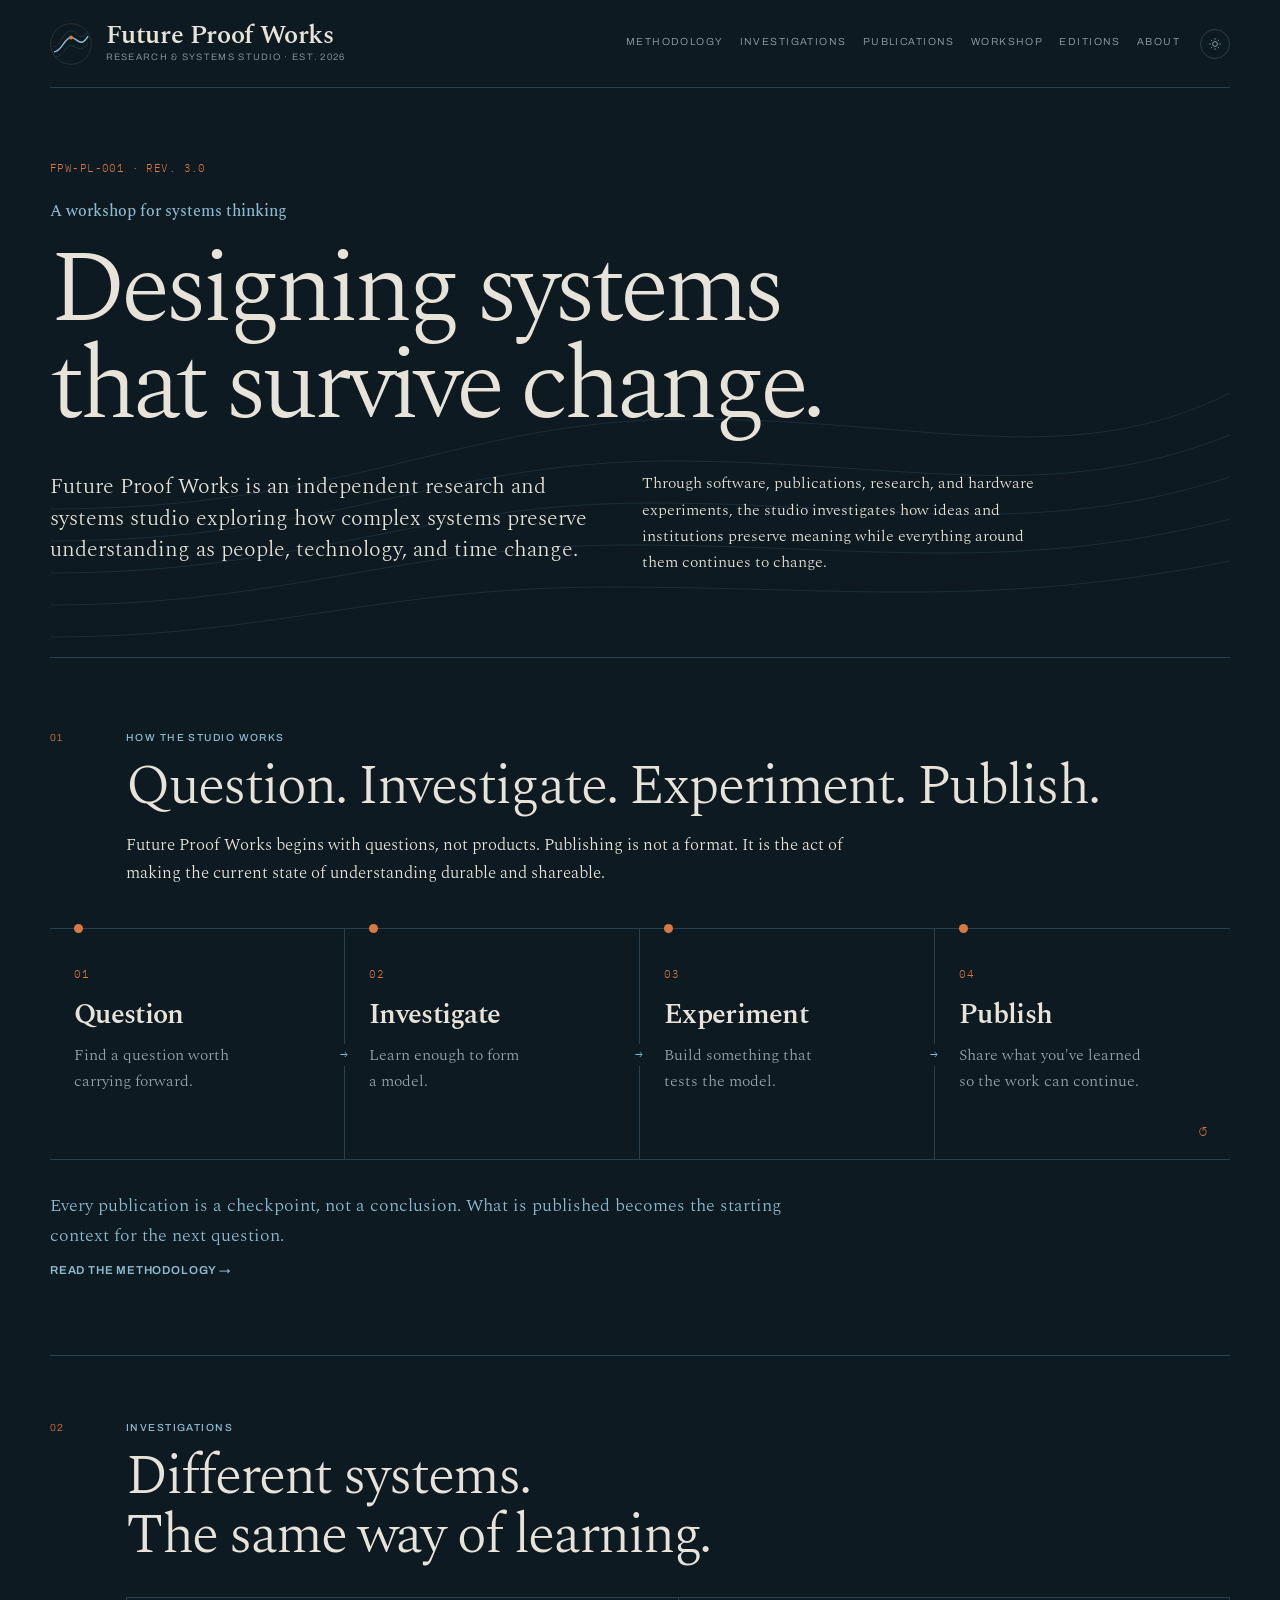
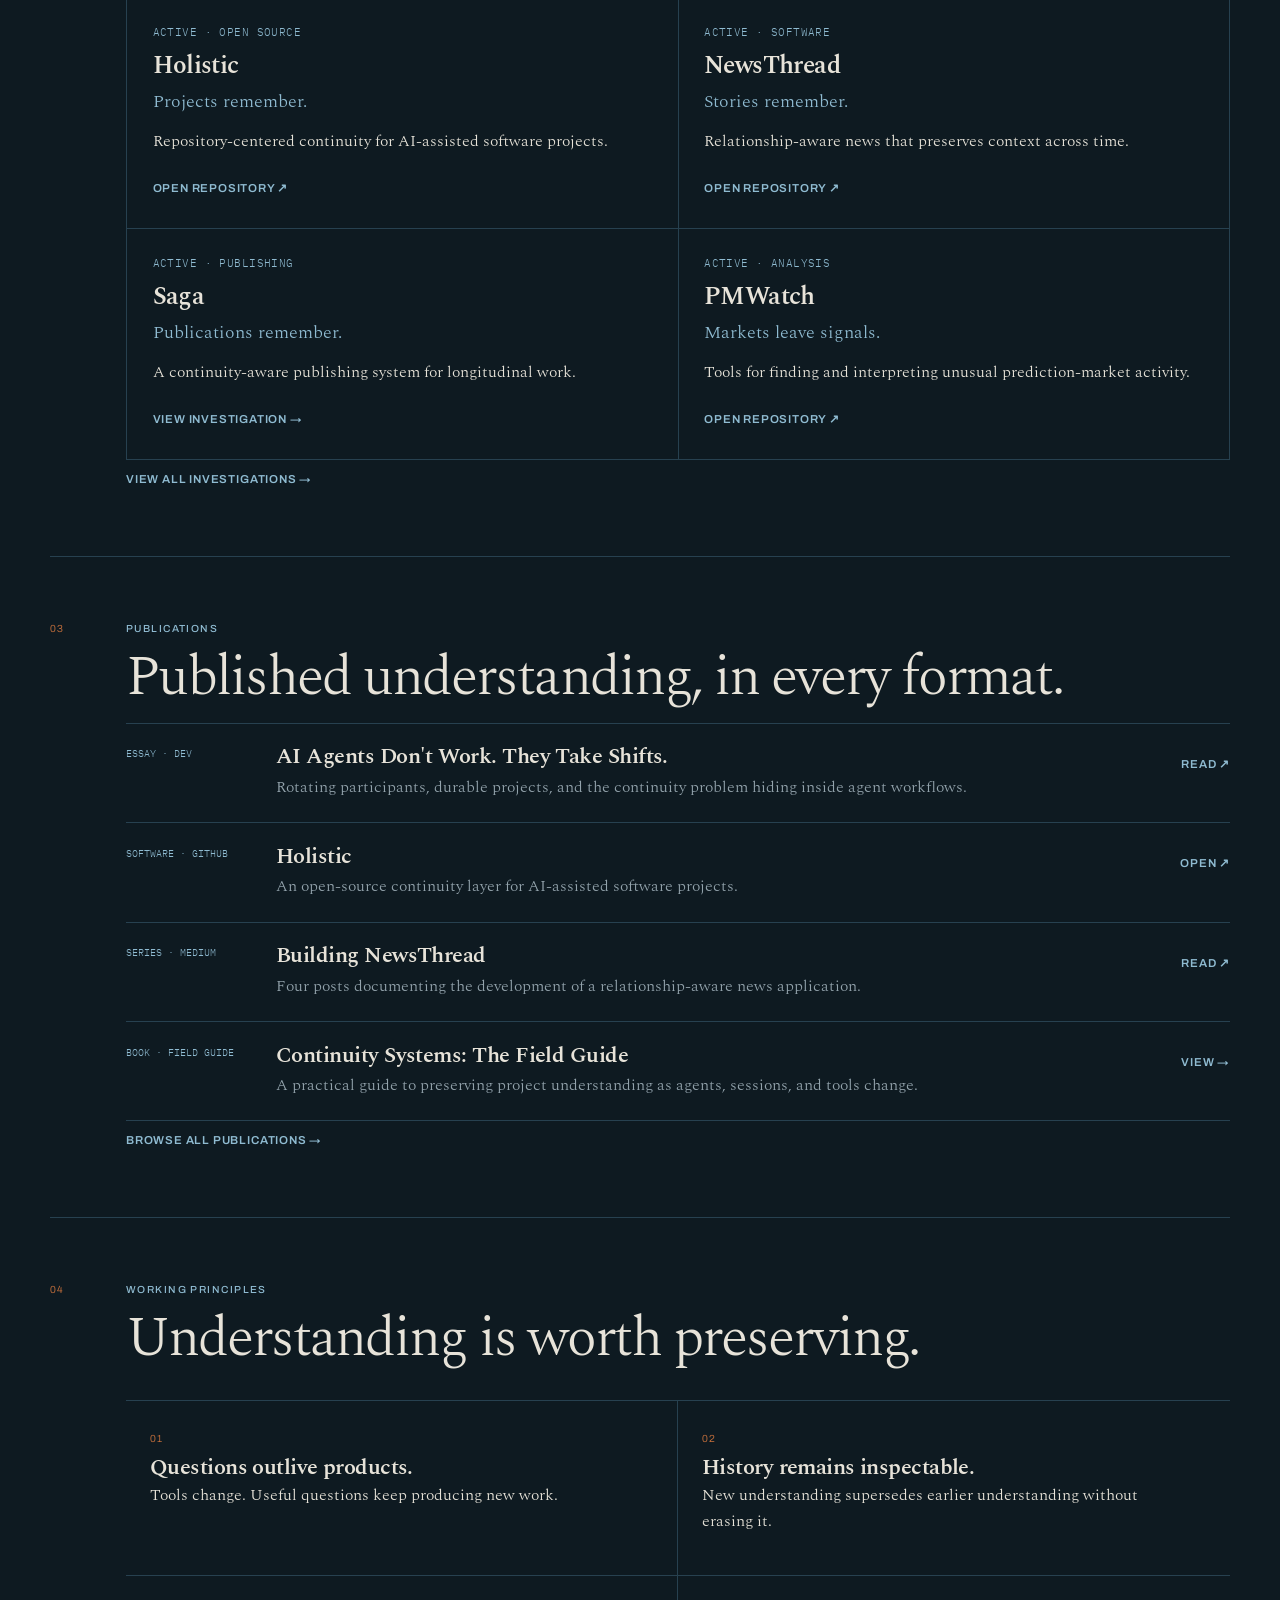
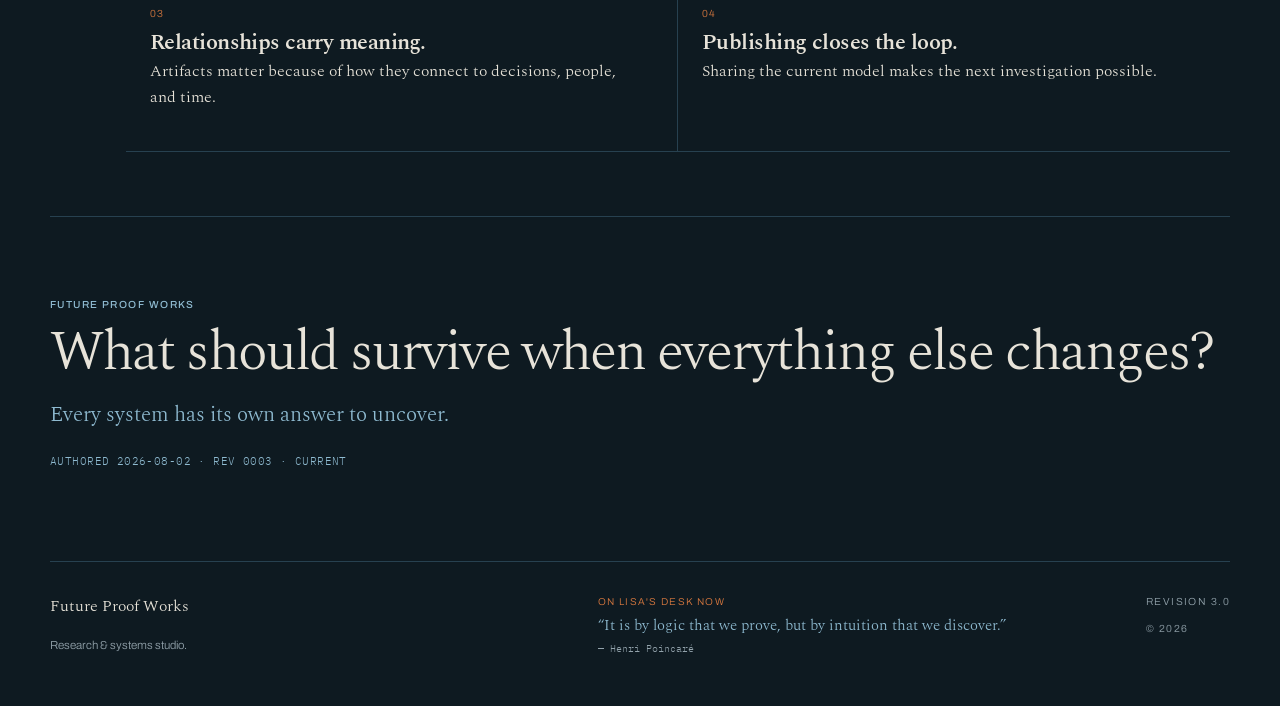
==== index.html @ 54f053c1 "Rebuild homepage around FPW v3 methodology" ====
<!doctype html><html lang="en"><head>
<title>Future Proof Works — A workshop for systems thinking</title>
<meta name="description" content="Future Proof Works is an independent research and systems studio exploring how understanding survives change through a repeatable methodology: Question, Investigate, Experiment, Publish.">
<meta property="og:title" content="Future Proof Works"><meta property="og:description" content="Question. Investigate. Experiment. Publish. A workshop for systems thinking."><meta property="og:type" content="website"><meta property="og:url" content="https://futureproofworks.com/">
<link rel="canonical" href="https://futureproofworks.com/"><meta charset="utf-8"><meta name="viewport" content="width=device-width, initial-scale=1"><meta name="theme-color" content="#F5F2EA" media="(prefers-color-scheme: light)"><meta name="theme-color" content="#0E1A21" media="(prefers-color-scheme: dark)"><link rel="icon" href="favicon.svg" type="image/svg+xml"><link rel="preconnect" href="https://fonts.googleapis.com"><link rel="preconnect" href="https://fonts.gstatic.com" crossorigin><link href="https://fonts.googleapis.com/css2?family=Archivo:wght@400;500;600;700&family=IBM+Plex+Mono:wght@400;500&family=Spectral:opsz,wght@7..72,300;7..72,600&display=swap" rel="stylesheet"><link rel="stylesheet" href="styles.css"><link rel="stylesheet" href="v3.css"><script>try{var t=localStorage.getItem("fpw-theme")||"dark";document.documentElement.setAttribute("data-theme",t)}catch(e){document.documentElement.setAttribute("data-theme","dark")}</script>
</head><body><a class="skip-link" href="#main">Skip to content</a><header class="site-header"><a class="brand" href="index.html"><svg class="brand-mark" viewBox="0 0 64 64" aria-hidden="true"><circle class="ground" cx="32" cy="32" r="31"/><circle cx="32" cy="32" r="31" fill="none" stroke="currentColor" stroke-width="1" opacity=".18"/><path class="strata" d="M6 52 C 20 52, 24 34, 32 34 S 48 48, 58 30" fill="none" stroke-width="1"/><path class="strata" d="M6 36 C 16 36, 20 12, 32 12 S 44 32, 58 12" fill="none" stroke-width="1"/><path class="thread" d="M6 44 C 18 44, 22 22, 32 22 S 46 40, 58 20" fill="none" stroke-width="2.2"/><circle class="node" cx="32" cy="22" r="3"/></svg><span class="brand-text"><span class="brand-name">Future Proof Works</span><span class="brand-sub">Research &amp; systems studio · Est. 2026</span></span></a><div class="header-tools"><nav aria-label="Primary"><a href="methodology.html">Methodology</a><a href="investigations.html">Investigations</a><a href="publications.html">Publications</a><a href="workshop.html">Workshop</a><a href="editions.html">Editions</a><a href="about.html">About</a></nav><button class="theme-toggle" type="button" aria-label="Switch between light and dark"><svg class="moon" viewBox="0 0 24 24" fill="none" stroke="currentColor" stroke-width="1.6" aria-hidden="true"><path d="M20 14.5A8.5 8.5 0 0 1 9.5 4a8.5 8.5 0 1 0 10.5 10.5Z"/></svg><svg class="sun" viewBox="0 0 24 24" fill="none" stroke="currentColor" stroke-width="1.6" aria-hidden="true"><circle cx="12" cy="12" r="4.2"/><path d="M12 2v2.4M12 19.6V22M2 12h2.4M19.6 12H22M4.9 4.9l1.7 1.7M17.4 17.4l1.7 1.7M19.1 4.9l-1.7 1.7M6.6 17.4l-1.7 1.7"/></svg></button></div></header>
<main id="main"><section class="foreword"><svg class="contour-field" viewBox="0 0 1180 320" preserveAspectRatio="none" aria-hidden="true"><path d="M0 300 C 220 300, 330 250, 560 250 S 940 272, 1180 224"/><path d="M0 268 C 240 268, 350 208, 580 208 S 960 238, 1180 182"/><path d="M0 236 C 260 236, 370 166, 600 166 S 980 204, 1180 140"/><path d="M0 204 C 280 204, 390 124, 620 124 S 1000 170, 1180 98"/><path d="M0 172 C 300 172, 410 82, 640 82 S 1020 136, 1180 56"/></svg><div class="folio">FPW-PL-001 · REV. 3.0</div><p class="kicker">A workshop for systems thinking</p><h1>Designing systems<br>that survive change.</h1><div class="intro-grid"><p class="intro-large">Future Proof Works is an independent research and systems studio exploring how complex systems preserve understanding as people, technology, and time change.</p><p>Through software, publications, research, and hardware experiments, the studio investigates how ideas and institutions preserve meaning while everything around them continues to change.</p></div></section>
<section class="methodology-section" id="methodology"><div class="methodology-intro"><div class="section-index">01</div><div><p class="label">How the studio works</p><h2>Question. Investigate. Experiment. Publish.</h2><p class="page-deck">Future Proof Works begins with questions, not products. Publishing is not a format. It is the act of making the current state of understanding durable and shareable.</p></div></div><div class="methodology-loop"><article class="method-step"><span class="method-number">01</span><h3>Question</h3><p>Find a question worth carrying forward.</p></article><article class="method-step"><span class="method-number">02</span><h3>Investigate</h3><p>Learn enough to form a model.</p></article><article class="method-step"><span class="method-number">03</span><h3>Experiment</h3><p>Build something that tests the model.</p></article><article class="method-step"><span class="method-number">04</span><h3>Publish</h3><p>Share what you've learned so the work can continue.</p></article></div><p class="method-note">Every publication is a checkpoint, not a conclusion. What is published becomes the starting context for the next question.</p><a class="text-link" href="methodology.html">Read the methodology →</a></section>
<section class="editorial-section"><div class="section-index">02</div><div><p class="label">Investigations</p><h2>Different systems.<br>The same way of learning.</h2><div class="investigation-grid"><article class="investigation-card"><p class="record">ACTIVE · OPEN SOURCE</p><h3>Holistic</h3><p class="thesis">Projects remember.</p><p>Repository-centered continuity for AI-assisted software projects.</p><a class="text-link" href="https://github.com/lweiss01/holistic">Open repository ↗</a></article><article class="investigation-card"><p class="record">ACTIVE · SOFTWARE</p><h3>NewsThread</h3><p class="thesis">Stories remember.</p><p>Relationship-aware news that preserves context across time.</p><a class="text-link" href="https://github.com/lweiss01/news-thread">Open repository ↗</a></article><article class="investigation-card"><p class="record">ACTIVE · PUBLISHING</p><h3>Saga</h3><p class="thesis">Publications remember.</p><p>A continuity-aware publishing system for longitudinal work.</p><a class="text-link" href="investigations.html#saga">View investigation →</a></article><article class="investigation-card"><p class="record">ACTIVE · ANALYSIS</p><h3>PMWatch</h3><p class="thesis">Markets leave signals.</p><p>Tools for finding and interpreting unusual prediction-market activity.</p><a class="text-link" href="https://github.com/lweiss01/pmwatch">Open repository ↗</a></article></div><a class="text-link" href="investigations.html">View all investigations →</a></div></section>
<section class="editorial-section"><div class="section-index">03</div><div><p class="label">Publications</p><h2>Published understanding, in every format.</h2><div class="publication-feed"><article class="publication-item"><span class="publication-source">Essay · DEV</span><div><h3>AI Agents Don't Work. They Take Shifts.</h3><p>Rotating participants, durable projects, and the continuity problem hiding inside agent workflows.</p></div><a class="text-link" href="https://dev.to/lweiss01">Read ↗</a></article><article class="publication-item"><span class="publication-source">Software · GitHub</span><div><h3>Holistic</h3><p>An open-source continuity layer for AI-assisted software projects.</p></div><a class="text-link" href="https://github.com/lweiss01/holistic">Open ↗</a></article><article class="publication-item"><span class="publication-source">Series · Medium</span><div><h3>Building NewsThread</h3><p>Four posts documenting the development of a relationship-aware news application.</p></div><a class="text-link" href="https://medium.com/@ohthatlisa">Read ↗</a></article><article class="publication-item"><span class="publication-source">Book · Field guide</span><div><h3>Continuity Systems: The Field Guide</h3><p>A practical guide to preserving project understanding as agents, sessions, and tools change.</p></div><a class="text-link" href="publications.html">View →</a></article></div><a class="text-link" href="publications.html">Browse all publications →</a></div></section>
<section class="principles"><div class="section-index">04</div><div><p class="label">Working principles</p><h2>Understanding is worth preserving.</h2><div class="principles-grid"><article><span>01</span><h3>Questions outlive products.</h3><p>Tools change. Useful questions keep producing new work.</p></article><article><span>02</span><h3>History remains inspectable.</h3><p>New understanding supersedes earlier understanding without erasing it.</p></article><article><span>03</span><h3>Relationships carry meaning.</h3><p>Artifacts matter because of how they connect to decisions, people, and time.</p></article><article><span>04</span><h3>Publishing closes the loop.</h3><p>Sharing the current model makes the next investigation possible.</p></article></div></div></section>
<section class="closing-page"><p class="label">Future Proof Works</p><h2>What should survive when everything else changes?</h2><p class="closing-line">Every system has its own answer to uncover.</p><p class="record">AUTHORED 2026-08-02 · REV 0003 · CURRENT</p></section></main>
<footer class="site-footer"><div><p class="footer-brand">Future Proof Works</p><p>Research &amp; systems studio.</p></div><div class="desk-note"><p class="desk-label">On Lisa's desk now</p><p class="desk-quote">“It is by logic that we prove, but by intuition that we discover.”</p><p class="desk-attribution">— Henri Poincaré</p></div><div class="footer-version"><p>Revision 3.0</p><p>© <span id="year"></span></p></div></footer><script src="script.js"></script>
<script type="application/ld+json">{"@context":"https://schema.org","@type":"Organization","name":"Future Proof Works","url":"https://futureproofworks.com/","founder":{"@type":"Person","name":"Lisa Fremlin Weiss"},"description":"An independent research and systems studio exploring how understanding survives change through a methodology of questioning, investigating, experimenting, and publishing.","knowsAbout":["systems thinking","continuity engineering","AI agent continuity","institutional memory","longitudinal understanding","decision provenance","knowledge preservation"]}</script></body></html>
---- styles.css ----
/* Future Proof Works — Vellum & Deep Water
   Drop-in replacement for styles.css. All existing class names preserved.
   Adds: brand mark, dark mode, drawn thread graphics, refined type scale. */

:root{
  --vellum:#0E1A21;--linen:#16262F;--deep:#8FBBD1;--rust:#D9793F;--ink:#E7E3D9;
  --muted:#93A3AC;--line:#274150;--panel:rgba(255,255,255,.03);--mark-ground:#0E1A21;
  --max:1180px;--serif:Spectral,serif;--sans:Archivo,sans-serif;--mono:"IBM Plex Mono",monospace;
}
/* Vellum light edition */
:root[data-theme="light"]{
  --vellum:#F5F2EA;--linen:#E3DCCB;--deep:#1F4E64;--rust:#B4501F;--ink:#141A1E;
  --muted:#6E6A61;--line:#CFC7B8;--panel:rgba(255,255,255,.34);--mark-ground:#F5F2EA;
}
:root[data-theme="dark"]{
  --vellum:#0E1A21;--linen:#16262F;--deep:#8FBBD1;--rust:#D9793F;--ink:#E7E3D9;
  --muted:#93A3AC;--line:#274150;--panel:rgba(255,255,255,.03);--mark-ground:#0E1A21;
}
@media(prefers-color-scheme:light){
  :root:not([data-theme="dark"]){
    --vellum:#F5F2EA;--linen:#E3DCCB;--deep:#1F4E64;--rust:#B4501F;--ink:#141A1E;
    --muted:#6E6A61;--line:#CFC7B8;--panel:rgba(255,255,255,.34);--mark-ground:#F5F2EA;
  }
}

*{box-sizing:border-box}
html{scroll-behavior:smooth;background:var(--vellum)}
body{margin:0;background:var(--vellum);color:var(--ink);font-family:var(--serif);font-weight:300;line-height:1.62;
  -webkit-font-smoothing:antialiased;transition:background-color .4s ease,color .4s ease}
a{color:inherit}
::selection{background:var(--deep);color:var(--vellum)}
:focus-visible{outline:2px solid var(--deep);outline-offset:3px}
img,svg{max-width:100%}

.skip-link{position:fixed;top:1rem;left:1rem;transform:translateY(-200%);background:var(--ink);color:var(--vellum);padding:.75rem 1rem;z-index:10;font-family:var(--sans)}
.skip-link:focus{transform:none}

/* ---- shell ---- */
.site-header,.site-footer,main{width:min(calc(100% - 3rem),var(--max));margin-inline:auto}
.site-header{min-height:88px;display:flex;justify-content:space-between;align-items:center;gap:2rem;border-bottom:1px solid var(--line)}
.brand{text-decoration:none;display:flex;align-items:center;gap:.85rem}
.brand-mark{flex:none;width:42px;height:42px;display:block}
.brand-mark .thread{stroke:var(--deep)}
.brand-mark .strata{stroke:var(--line)}
.brand-mark .node{fill:var(--rust)}
.brand-mark .ground{fill:var(--mark-ground)}
.brand-text{display:flex;flex-direction:column}
.brand-name{font-family:var(--serif);font-size:1.62rem;font-weight:600;line-height:1.1;letter-spacing:-.015em}
.brand-sub,.label,.section-index,.number,nav a,.footer-version{font-family:var(--sans);font-size:.64rem;letter-spacing:.14em;text-transform:uppercase}
.brand-sub{color:var(--muted);font-size:.58rem}

.header-tools{display:flex;align-items:center;gap:1.25rem}
nav{display:flex;flex-wrap:wrap;gap:1rem}
nav a{text-decoration:none;color:var(--muted);padding-bottom:2px;border-bottom:1px solid transparent;transition:color .2s,border-color .2s}
nav a:hover{color:var(--deep)}
nav a[aria-current="page"]{color:var(--deep);border-bottom-color:var(--rust)}

.theme-toggle{flex:none;width:30px;height:30px;display:grid;place-items:center;padding:0;cursor:pointer;
  background:transparent;border:1px solid var(--line);border-radius:50%;color:var(--muted);transition:color .2s,border-color .2s}
.theme-toggle:hover{color:var(--deep);border-color:var(--deep)}
.theme-toggle svg{width:14px;height:14px;display:block}
.theme-toggle .sun{display:block}
.theme-toggle .moon{display:none}
:root[data-theme="light"] .theme-toggle .sun{display:none}
:root[data-theme="light"] .theme-toggle .moon{display:block}

/* ---- records & folios ---- */
.record,.folio,.meta{font-family:var(--mono);font-size:.66rem;letter-spacing:.04em;text-transform:uppercase}
.record{color:var(--deep)}
.folio{color:var(--rust);margin-bottom:1.35rem}
.meta{color:var(--muted);margin-bottom:.55rem}

/* ---- type ---- */
h1,h2,h3,blockquote{font-family:var(--serif);text-wrap:balance}
h1{font-size:clamp(3.5rem,8vw,7rem);line-height:.95;letter-spacing:-.055em;font-weight:300;max-width:1000px;margin:.6rem 0 2.25rem}
h2{font-size:clamp(2rem,4.4vw,4rem);line-height:1.05;letter-spacing:-.035em;font-weight:300;margin:.35rem 0 1rem}
h3{font-size:1.8rem;line-height:1.1;letter-spacing:-.025em;font-weight:600;margin:.25rem 0}
p{margin-top:0;text-wrap:pretty}

/* ---- foreword ---- */
.foreword{position:relative;padding:4.5rem 0 4rem;border-bottom:1px solid var(--line);overflow:hidden}
.contour-field{position:absolute;inset:auto 0 0 0;height:min(62%,320px);width:100%;pointer-events:none;opacity:.5;z-index:0}
.contour-field path{fill:none;stroke:var(--line);stroke-width:1;vector-effect:non-scaling-stroke}
.foreword>*:not(.contour-field){position:relative;z-index:1}
.kicker,.label{color:var(--deep);font-weight:500}
.intro-grid{display:grid;grid-template-columns:1.15fr .85fr;gap:2.5rem;max-width:1000px}
.intro-grid p{font-size:1.02rem}
.intro-large{font-size:1.4rem!important;line-height:1.4}

/* ---- sections ---- */
.core-question,.editorial-section,.principles{display:grid;grid-template-columns:52px 1fr;gap:1.5rem;padding:4rem 0;border-bottom:1px solid var(--line)}
.section-index{color:var(--rust)}
.large-copy{font-size:1.2rem}
.text-link{display:inline-block;margin-top:.6rem;color:var(--deep);font-family:var(--sans);font-size:.72rem;letter-spacing:.07em;text-transform:uppercase;font-weight:600;text-decoration:none;
  border-bottom:1px solid transparent;transition:border-color .2s}
.text-link:hover{border-bottom-color:var(--deep)}

/* ---- the thread ---- */
.thread-strip{position:relative;display:grid;grid-template-columns:repeat(5,1fr);gap:0;align-items:center;margin:2.25rem 0 0}
.thread-node{position:relative;padding-top:1.15rem;font-family:var(--sans);font-size:.6rem;letter-spacing:.11em;text-transform:uppercase;color:var(--muted);transition:color .25s}
.thread-node:before{content:"";position:absolute;left:0;right:0;top:0;height:1px;background:var(--deep);
  transform:scaleX(0);transform-origin:left;animation:thread-draw .9s cubic-bezier(.2,.7,.2,1) forwards}
.thread-node:nth-child(2):before{animation-delay:.14s}
.thread-node:nth-child(3):before{animation-delay:.28s}
.thread-node:nth-child(4):before{animation-delay:.42s}
.thread-node:nth-child(5):before{animation-delay:.56s}
.thread-node:after{content:"";position:absolute;top:-4px;left:0;width:9px;height:9px;border-radius:50%;background:var(--rust);
  opacity:0;animation:node-appear .5s ease forwards}
.thread-node:nth-child(2):after{animation-delay:.24s}
.thread-node:nth-child(3):after{animation-delay:.38s}
.thread-node:nth-child(4):after{animation-delay:.52s}
.thread-node:nth-child(5):after{animation-delay:.66s}
.thread-node:hover{color:var(--deep)}
@keyframes thread-draw{to{transform:scaleX(1)}}
@keyframes node-appear{to{opacity:1}}

/* ---- lists ---- */
.investigation-list{border-top:1px solid var(--line);margin-top:2rem}
.investigation-list article{display:grid;grid-template-columns:72px 1fr;gap:1rem;padding:1.5rem 0;border-bottom:1px solid var(--line);transition:background-color .25s}
.investigation-list article:hover{background:var(--panel)}
.number{color:var(--rust)}
.thesis{color:var(--deep);font-size:1.12rem}
.investigation-list article p{max-width:760px}
.investigation-list article a{color:var(--deep);text-decoration:none;font-family:var(--sans);font-size:.7rem;letter-spacing:.07em;text-transform:uppercase;font-weight:600;border-bottom:1px solid transparent}
.investigation-list article a:hover{border-bottom-color:var(--deep)}

.principles-grid{display:grid;grid-template-columns:repeat(2,1fr);border-top:1px solid var(--line);margin-top:2rem}
.principles-grid article{padding:1.5rem;border-right:1px solid var(--line);border-bottom:1px solid var(--line)}
.principles-grid article:nth-child(even){border-right:0}
.principles-grid span{color:var(--rust);font-family:var(--sans);font-size:.64rem;letter-spacing:.12em}
.principles-grid h3{font-size:1.4rem}

.topic-cloud{display:flex;flex-wrap:wrap;gap:.6rem;margin-top:1.5rem}
.topic-cloud a{padding:.5rem .7rem;border:1px solid var(--line);text-decoration:none;font-family:var(--sans);font-size:.68rem;letter-spacing:.07em;text-transform:uppercase;background:var(--panel);transition:border-color .2s,color .2s}
.topic-cloud a:hover{border-color:var(--deep);color:var(--deep)}

.closing-page{padding:5rem 0}
.closing-page p{max-width:720px}
.closing-line{font-size:1.3rem;color:var(--deep)}

.site-footer{padding:2rem 0 2.5rem;display:grid;grid-template-columns:1fr 1fr auto;gap:2rem;border-top:1px solid var(--line);color:var(--muted);font-family:var(--sans);font-size:.72rem}
.footer-brand{font-family:var(--serif);font-size:1rem;color:var(--ink)}
.footer-question{color:var(--deep)}

/* ---- inner pages ---- */
.page-title{padding:4rem 0 2.75rem;border-bottom:1px solid var(--line)}
.page-title h1{font-size:clamp(3rem,7vw,6rem);margin:.55rem 0 1rem}
.page-deck{max-width:760px;font-size:1.08rem;margin-bottom:0}

.question-page,.catalog,.ledger,.edition-list,.about-page,.edition-principle{position:relative;padding-left:42px}
.question-page:before,.catalog:before,.ledger:before,.edition-list:before,.about-page:before,.edition-principle:before{content:"";position:absolute;left:4px;top:0;bottom:0;width:1px;background:var(--deep)}
.question-page:after,.catalog:after,.ledger:after,.about-page:after,.edition-principle:after{content:"";position:absolute;left:0;top:1.6rem;width:9px;height:9px;border-radius:50%;background:var(--rust)}

.question-page article{display:grid;grid-template-columns:76px 1fr;gap:1rem;padding:2rem 0;border-bottom:1px solid var(--line)}
.question-page article span{color:var(--rust);font-family:var(--mono);font-size:.7rem}
.question-page h2{font-size:clamp(1.8rem,3.6vw,3rem);margin:0}
.question-page p{grid-column:2;max-width:680px;color:var(--muted)}

.catalog{padding-top:1.5rem;padding-bottom:1.5rem}
.catalog article{padding:2.75rem 0;border-bottom:1px solid var(--line);max-width:850px}
.catalog article:before{content:"PLATE";display:block;color:var(--rust);font-family:var(--sans);font-size:.6rem;letter-spacing:.12em;margin-bottom:.5rem}

.ledger{padding-top:2rem;padding-bottom:2rem}
.ledger-list{margin-top:0;border-top:1px solid var(--line)}
.ledger-list article{display:grid;grid-template-columns:105px 1fr;gap:1rem;padding:1.25rem 0;border-bottom:1px solid var(--line)}
.ledger-list span{color:var(--rust);font-family:var(--mono);font-size:.7rem}
.ledger-list h3{font-size:1.4rem}

.about-page{display:grid;grid-template-columns:.8fr 1.2fr;gap:3rem;padding-top:3.25rem;padding-bottom:3.25rem;border-bottom:1px solid var(--line)}
.about-page p{font-size:1rem}
.about-page blockquote{font-size:1.7rem;line-height:1.25;color:var(--deep);margin:2rem 0 0;padding-left:1.25rem;border-left:1px solid var(--rust)}

.edition-list{padding-top:1rem;padding-bottom:1rem}
.edition{display:grid;grid-template-columns:1fr;gap:0;padding:2.75rem 0;border-bottom:1px solid var(--line)}
.edition-marker{display:none}
.edition-content{max-width:850px}
.edition-subtitle{color:var(--deep);font-size:1.2rem}
.edition-meta{display:grid;grid-template-columns:repeat(2,minmax(0,1fr));gap:.75rem;margin:1.5rem 0}
.edition-meta div{background:var(--linen);padding:.85rem}
.edition-meta dt{font-family:var(--sans);font-size:.6rem;letter-spacing:.1em;text-transform:uppercase;color:var(--muted)}
.edition-meta dd{margin:.3rem 0 0}
.edition-principle{padding-top:3.5rem;padding-bottom:3.5rem}

@media(max-width:1000px){.header-tools{gap:.9rem}}
@media(max-width:850px){
  .intro-grid,.about-page{grid-template-columns:1fr;gap:1.5rem}
  .site-header{align-items:flex-start;padding:1.25rem 0;flex-direction:column}
  .site-footer{grid-template-columns:1fr}
  .thread-strip{grid-template-columns:1fr}
  .thread-node{padding:.85rem 0 .85rem 1.3rem}
  .thread-node:before{left:4px;right:auto;top:0;bottom:0;width:1px;height:auto;transform:scaleY(0);transform-origin:top;animation-name:thread-draw-v}
  .thread-node:after{top:1rem}
  @keyframes thread-draw-v{to{transform:scaleY(1)}}
}
@media(max-width:650px){
  .site-header,.site-footer,main{width:min(calc(100% - 1.5rem),var(--max))}
  .core-question,.editorial-section,.principles{grid-template-columns:1fr;padding:3rem 0}
  .principles-grid{grid-template-columns:1fr}
  .principles-grid article{border-right:0}
  .investigation-list article,.question-page article,.ledger-list article{grid-template-columns:1fr}
  .question-page p{grid-column:1}
  h1{font-size:3.2rem}
  .edition-meta{grid-template-columns:1fr}
  .question-page,.catalog,.ledger,.edition-list,.about-page,.edition-principle{padding-left:28px}
}

@media(prefers-reduced-motion:reduce){
  *{animation:none!important;transition:none!important}
  .thread-node:before{transform:none}
  .thread-node:after{opacity:1}
  html{scroll-behavior:auto}
}

@media print{
  .site-header nav,.theme-toggle,.skip-link,.contour-field{display:none}
  body{background:#fff;color:#000}
}
---- v3.css ----
/* Future Proof Works v3 — Methodology Edition */
.methodology-section{padding:4.5rem 0;border-bottom:1px solid var(--line)}
.methodology-intro{display:grid;grid-template-columns:52px minmax(0,1fr);gap:1.5rem;margin-bottom:2.5rem}
.methodology-loop{display:grid;grid-template-columns:repeat(4,minmax(0,1fr));border-top:1px solid var(--line);border-bottom:1px solid var(--line)}
.method-step{position:relative;padding:2rem 1.5rem 2.25rem;border-right:1px solid var(--line);min-height:230px}
.method-step:last-child{border-right:0}
.method-step::before{content:"";position:absolute;left:1.5rem;top:-5px;width:9px;height:9px;border-radius:50%;background:var(--rust)}
.method-step::after{content:"→";position:absolute;right:-.7rem;top:50%;z-index:2;width:1.4rem;height:1.4rem;display:grid;place-items:center;background:var(--vellum);color:var(--deep);font-family:var(--mono);font-size:.8rem}
.method-step:last-child::after{content:"↺";right:1rem;top:auto;bottom:1rem;background:transparent;color:var(--rust)}
.method-number{font-family:var(--mono);font-size:.66rem;color:var(--rust);letter-spacing:.06em}
.method-step h3{margin:.8rem 0 .8rem;font-size:1.75rem}
.method-step p{margin:0;color:var(--muted);max-width:23ch}
.method-note{margin:2rem 0 0;max-width:760px;font-size:1.15rem;color:var(--deep)}
.investigation-grid{display:grid;grid-template-columns:repeat(2,minmax(0,1fr));gap:1px;background:var(--line);border:1px solid var(--line);margin-top:2rem}
.investigation-card{background:var(--vellum);padding:1.6rem;min-height:230px;transition:background .2s}
.investigation-card:hover{background:var(--panel)}
.investigation-card h3{font-size:1.55rem;margin:.25rem 0 .5rem}
.investigation-card .thesis{margin-bottom:.8rem}
.investigation-card .text-link{margin-top:.5rem}
.publication-feed{border-top:1px solid var(--line)}
.publication-item{display:grid;grid-template-columns:130px minmax(0,1fr) auto;gap:1.25rem;align-items:start;padding:1.35rem 0;border-bottom:1px solid var(--line)}
.publication-item h3{font-size:1.35rem;margin:0 0 .35rem}
.publication-item p{margin:0;color:var(--muted)}
.publication-source{font-family:var(--mono);font-size:.65rem;color:var(--deep);text-transform:uppercase}
.repo-grid{display:grid;grid-template-columns:repeat(2,minmax(0,1fr));gap:1px;background:var(--line);border:1px solid var(--line);margin-top:1.5rem}
.repo-card{display:block;background:var(--vellum);padding:1.4rem;text-decoration:none;min-height:175px}
.repo-card:hover{background:var(--panel)}
.repo-card h2{font-size:1.75rem;margin:.2rem 0 .55rem}
.repo-card p{color:var(--muted);margin-bottom:.75rem}
.repo-card .record{margin-bottom:0}
.desk-note{max-width:560px}
.desk-label{font-family:var(--sans);font-size:.62rem;letter-spacing:.14em;text-transform:uppercase;color:var(--rust);margin-bottom:.35rem}
.desk-quote{font-family:var(--serif);font-size:.92rem;line-height:1.45;color:var(--deep);margin:0}
.desk-attribution{font-family:var(--mono);font-size:.62rem;color:var(--muted);margin:.3rem 0 0}
.lifecycle-line{font-family:var(--mono);font-size:.68rem;color:var(--deep);letter-spacing:.04em;margin-top:1.5rem}
.publication-filters{display:flex;flex-wrap:wrap;gap:.55rem;margin:1.5rem 0 2rem}
.publication-filters span{border:1px solid var(--line);padding:.42rem .65rem;font-family:var(--sans);font-size:.62rem;letter-spacing:.08em;text-transform:uppercase;color:var(--muted)}
@media(max-width:900px){.methodology-loop{grid-template-columns:1fr 1fr}.method-step:nth-child(2){border-right:0}.method-step:nth-child(-n+2){border-bottom:1px solid var(--line)}.method-step::after{display:none}.investigation-grid,.repo-grid{grid-template-columns:1fr}.publication-item{grid-template-columns:105px 1fr}.publication-item .text-link{grid-column:2}}
@media(max-width:650px){.methodology-intro{grid-template-columns:1fr}.methodology-loop{grid-template-columns:1fr}.method-step{border-right:0;border-bottom:1px solid var(--line);min-height:0}.method-step:last-child{border-bottom:0}.publication-item{grid-template-columns:1fr}.publication-item .text-link{grid-column:1}}
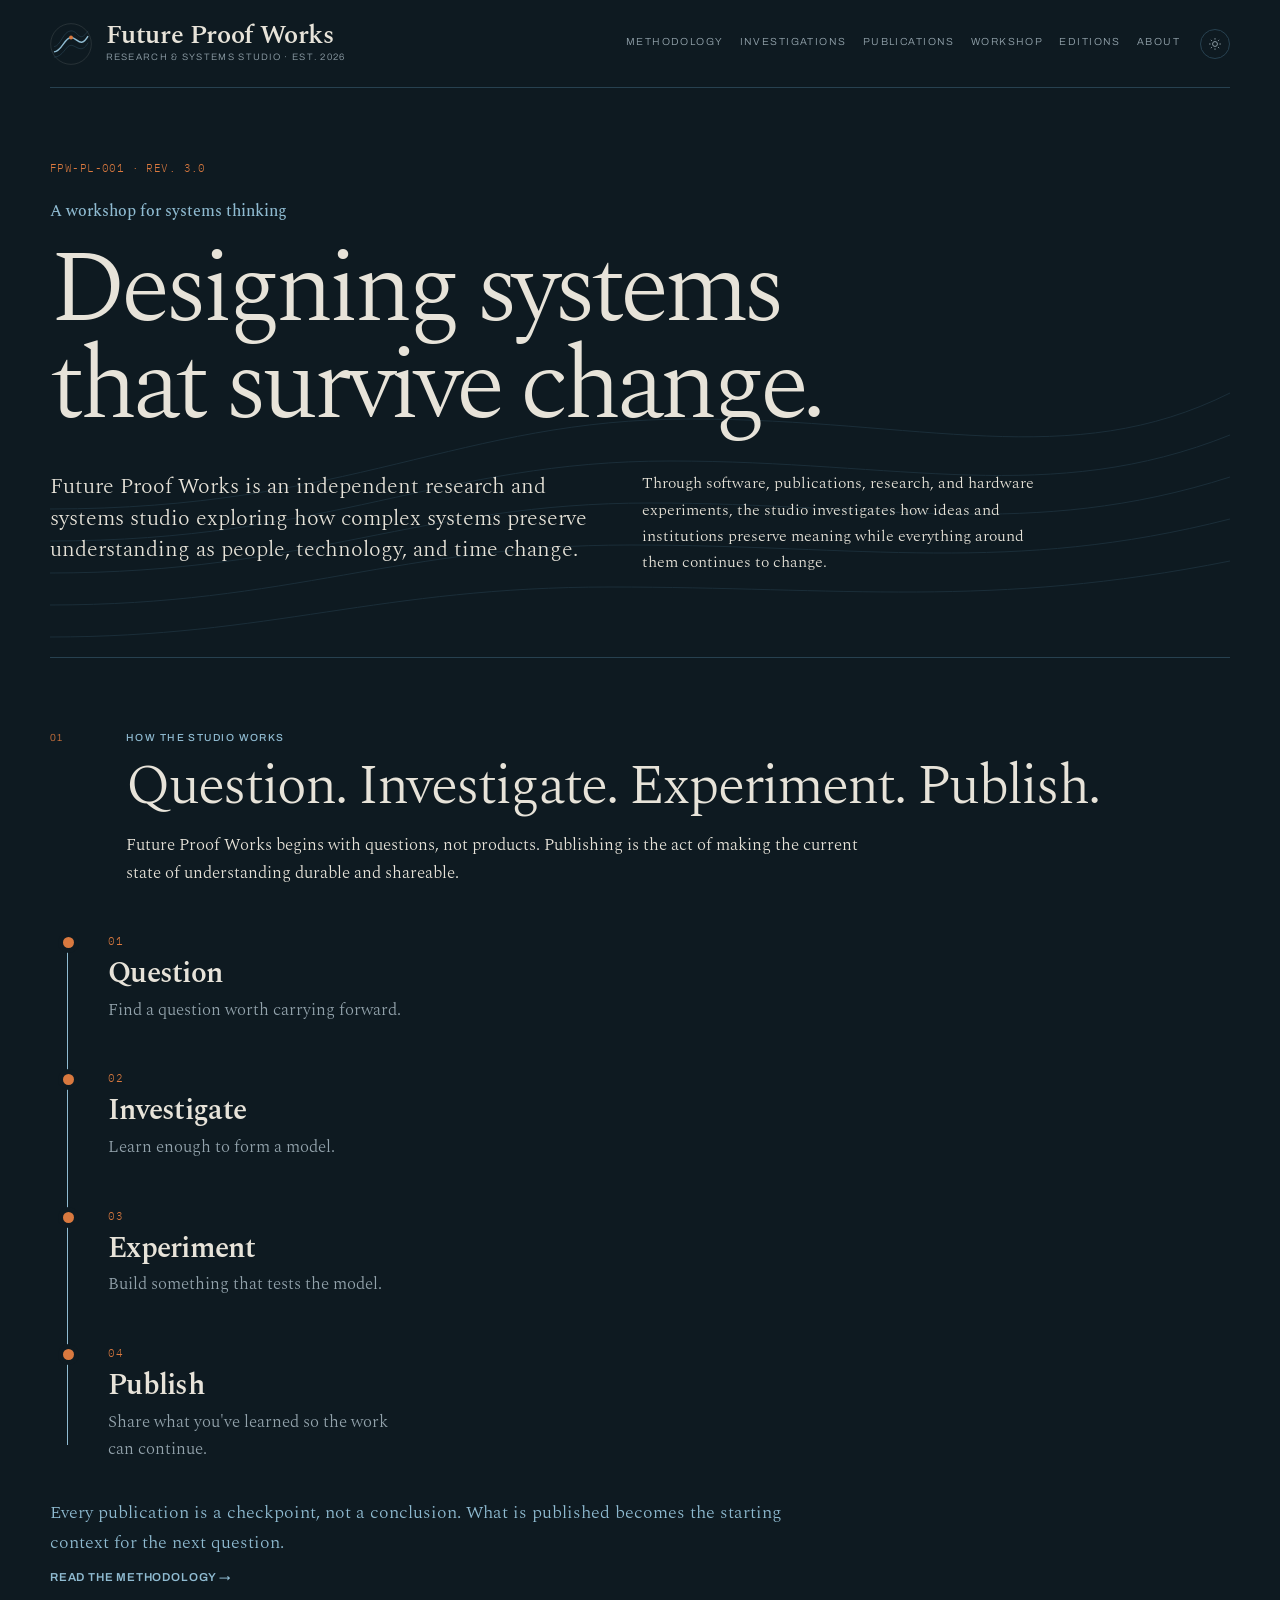
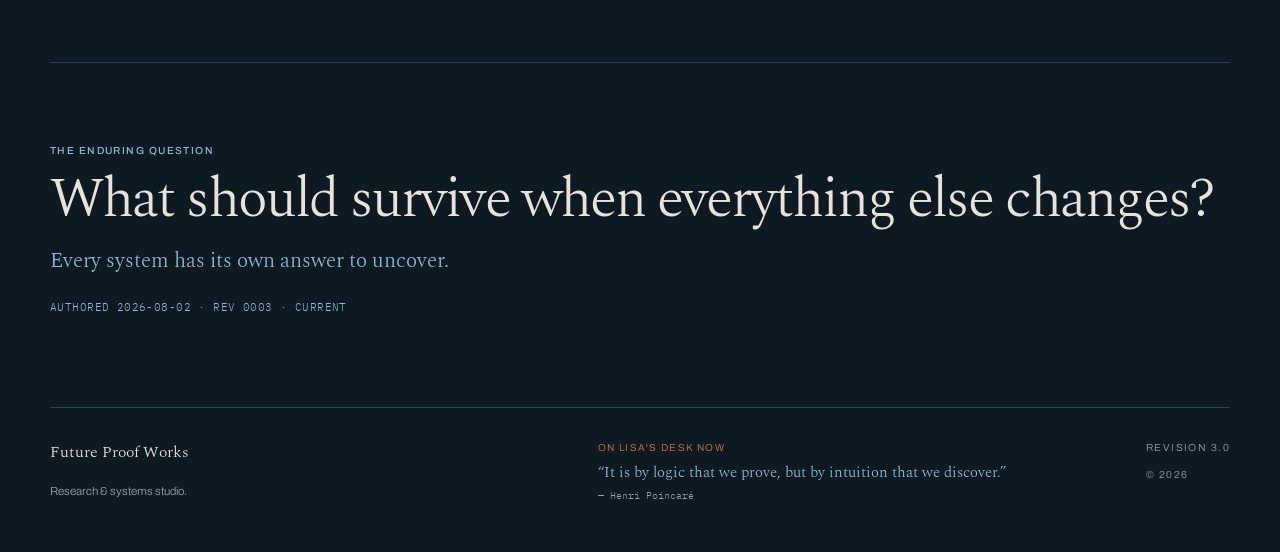
==== commit d7c4a6c4: "Simplify homepage around the methodology" ====
--- a/index.html
+++ b/index.html
@@ -5,10 +5,7 @@
 <link rel="canonical" href="https://futureproofworks.com/"><meta charset="utf-8"><meta name="viewport" content="width=device-width, initial-scale=1"><meta name="theme-color" content="#F5F2EA" media="(prefers-color-scheme: light)"><meta name="theme-color" content="#0E1A21" media="(prefers-color-scheme: dark)"><link rel="icon" href="favicon.svg" type="image/svg+xml"><link rel="preconnect" href="https://fonts.googleapis.com"><link rel="preconnect" href="https://fonts.gstatic.com" crossorigin><link href="https://fonts.googleapis.com/css2?family=Archivo:wght@400;500;600;700&family=IBM+Plex+Mono:wght@400;500&family=Spectral:opsz,wght@7..72,300;7..72,600&display=swap" rel="stylesheet"><link rel="stylesheet" href="styles.css"><link rel="stylesheet" href="v3.css"><script>try{var t=localStorage.getItem("fpw-theme")||"dark";document.documentElement.setAttribute("data-theme",t)}catch(e){document.documentElement.setAttribute("data-theme","dark")}</script>
 </head><body><a class="skip-link" href="#main">Skip to content</a><header class="site-header"><a class="brand" href="index.html"><svg class="brand-mark" viewBox="0 0 64 64" aria-hidden="true"><circle class="ground" cx="32" cy="32" r="31"/><circle cx="32" cy="32" r="31" fill="none" stroke="currentColor" stroke-width="1" opacity=".18"/><path class="strata" d="M6 52 C 20 52, 24 34, 32 34 S 48 48, 58 30" fill="none" stroke-width="1"/><path class="strata" d="M6 36 C 16 36, 20 12, 32 12 S 44 32, 58 12" fill="none" stroke-width="1"/><path class="thread" d="M6 44 C 18 44, 22 22, 32 22 S 46 40, 58 20" fill="none" stroke-width="2.2"/><circle class="node" cx="32" cy="22" r="3"/></svg><span class="brand-text"><span class="brand-name">Future Proof Works</span><span class="brand-sub">Research &amp; systems studio · Est. 2026</span></span></a><div class="header-tools"><nav aria-label="Primary"><a href="methodology.html">Methodology</a><a href="investigations.html">Investigations</a><a href="publications.html">Publications</a><a href="workshop.html">Workshop</a><a href="editions.html">Editions</a><a href="about.html">About</a></nav><button class="theme-toggle" type="button" aria-label="Switch between light and dark"><svg class="moon" viewBox="0 0 24 24" fill="none" stroke="currentColor" stroke-width="1.6" aria-hidden="true"><path d="M20 14.5A8.5 8.5 0 0 1 9.5 4a8.5 8.5 0 1 0 10.5 10.5Z"/></svg><svg class="sun" viewBox="0 0 24 24" fill="none" stroke="currentColor" stroke-width="1.6" aria-hidden="true"><circle cx="12" cy="12" r="4.2"/><path d="M12 2v2.4M12 19.6V22M2 12h2.4M19.6 12H22M4.9 4.9l1.7 1.7M17.4 17.4l1.7 1.7M19.1 4.9l-1.7 1.7M6.6 17.4l-1.7 1.7"/></svg></button></div></header>
 <main id="main"><section class="foreword"><svg class="contour-field" viewBox="0 0 1180 320" preserveAspectRatio="none" aria-hidden="true"><path d="M0 300 C 220 300, 330 250, 560 250 S 940 272, 1180 224"/><path d="M0 268 C 240 268, 350 208, 580 208 S 960 238, 1180 182"/><path d="M0 236 C 260 236, 370 166, 600 166 S 980 204, 1180 140"/><path d="M0 204 C 280 204, 390 124, 620 124 S 1000 170, 1180 98"/><path d="M0 172 C 300 172, 410 82, 640 82 S 1020 136, 1180 56"/></svg><div class="folio">FPW-PL-001 · REV. 3.0</div><p class="kicker">A workshop for systems thinking</p><h1>Designing systems<br>that survive change.</h1><div class="intro-grid"><p class="intro-large">Future Proof Works is an independent research and systems studio exploring how complex systems preserve understanding as people, technology, and time change.</p><p>Through software, publications, research, and hardware experiments, the studio investigates how ideas and institutions preserve meaning while everything around them continues to change.</p></div></section>
-<section class="methodology-section" id="methodology"><div class="methodology-intro"><div class="section-index">01</div><div><p class="label">How the studio works</p><h2>Question. Investigate. Experiment. Publish.</h2><p class="page-deck">Future Proof Works begins with questions, not products. Publishing is not a format. It is the act of making the current state of understanding durable and shareable.</p></div></div><div class="methodology-loop"><article class="method-step"><span class="method-number">01</span><h3>Question</h3><p>Find a question worth carrying forward.</p></article><article class="method-step"><span class="method-number">02</span><h3>Investigate</h3><p>Learn enough to form a model.</p></article><article class="method-step"><span class="method-number">03</span><h3>Experiment</h3><p>Build something that tests the model.</p></article><article class="method-step"><span class="method-number">04</span><h3>Publish</h3><p>Share what you've learned so the work can continue.</p></article></div><p class="method-note">Every publication is a checkpoint, not a conclusion. What is published becomes the starting context for the next question.</p><a class="text-link" href="methodology.html">Read the methodology →</a></section>
-<section class="editorial-section"><div class="section-index">02</div><div><p class="label">Investigations</p><h2>Different systems.<br>The same way of learning.</h2><div class="investigation-grid"><article class="investigation-card"><p class="record">ACTIVE · OPEN SOURCE</p><h3>Holistic</h3><p class="thesis">Projects remember.</p><p>Repository-centered continuity for AI-assisted software projects.</p><a class="text-link" href="https://github.com/lweiss01/holistic">Open repository ↗</a></article><article class="investigation-card"><p class="record">ACTIVE · SOFTWARE</p><h3>NewsThread</h3><p class="thesis">Stories remember.</p><p>Relationship-aware news that preserves context across time.</p><a class="text-link" href="https://github.com/lweiss01/news-thread">Open repository ↗</a></article><article class="investigation-card"><p class="record">ACTIVE · PUBLISHING</p><h3>Saga</h3><p class="thesis">Publications remember.</p><p>A continuity-aware publishing system for longitudinal work.</p><a class="text-link" href="investigations.html#saga">View investigation →</a></article><article class="investigation-card"><p class="record">ACTIVE · ANALYSIS</p><h3>PMWatch</h3><p class="thesis">Markets leave signals.</p><p>Tools for finding and interpreting unusual prediction-market activity.</p><a class="text-link" href="https://github.com/lweiss01/pmwatch">Open repository ↗</a></article></div><a class="text-link" href="investigations.html">View all investigations →</a></div></section>
-<section class="editorial-section"><div class="section-index">03</div><div><p class="label">Publications</p><h2>Published understanding, in every format.</h2><div class="publication-feed"><article class="publication-item"><span class="publication-source">Essay · DEV</span><div><h3>AI Agents Don't Work. They Take Shifts.</h3><p>Rotating participants, durable projects, and the continuity problem hiding inside agent workflows.</p></div><a class="text-link" href="https://dev.to/lweiss01">Read ↗</a></article><article class="publication-item"><span class="publication-source">Software · GitHub</span><div><h3>Holistic</h3><p>An open-source continuity layer for AI-assisted software projects.</p></div><a class="text-link" href="https://github.com/lweiss01/holistic">Open ↗</a></article><article class="publication-item"><span class="publication-source">Series · Medium</span><div><h3>Building NewsThread</h3><p>Four posts documenting the development of a relationship-aware news application.</p></div><a class="text-link" href="https://medium.com/@ohthatlisa">Read ↗</a></article><article class="publication-item"><span class="publication-source">Book · Field guide</span><div><h3>Continuity Systems: The Field Guide</h3><p>A practical guide to preserving project understanding as agents, sessions, and tools change.</p></div><a class="text-link" href="publications.html">View →</a></article></div><a class="text-link" href="publications.html">Browse all publications →</a></div></section>
-<section class="principles"><div class="section-index">04</div><div><p class="label">Working principles</p><h2>Understanding is worth preserving.</h2><div class="principles-grid"><article><span>01</span><h3>Questions outlive products.</h3><p>Tools change. Useful questions keep producing new work.</p></article><article><span>02</span><h3>History remains inspectable.</h3><p>New understanding supersedes earlier understanding without erasing it.</p></article><article><span>03</span><h3>Relationships carry meaning.</h3><p>Artifacts matter because of how they connect to decisions, people, and time.</p></article><article><span>04</span><h3>Publishing closes the loop.</h3><p>Sharing the current model makes the next investigation possible.</p></article></div></div></section>
-<section class="closing-page"><p class="label">Future Proof Works</p><h2>What should survive when everything else changes?</h2><p class="closing-line">Every system has its own answer to uncover.</p><p class="record">AUTHORED 2026-08-02 · REV 0003 · CURRENT</p></section></main>
+<section class="methodology-section" id="methodology"><div class="methodology-intro"><div class="section-index">01</div><div><p class="label">How the studio works</p><h2>Question. Investigate. Experiment. Publish.</h2><p class="page-deck">Future Proof Works begins with questions, not products. Publishing is the act of making the current state of understanding durable and shareable.</p></div></div><div class="methodology-loop"><article class="method-step"><span class="method-number">01</span><h3>Question</h3><p>Find a question worth carrying forward.</p></article><article class="method-step"><span class="method-number">02</span><h3>Investigate</h3><p>Learn enough to form a model.</p></article><article class="method-step"><span class="method-number">03</span><h3>Experiment</h3><p>Build something that tests the model.</p></article><article class="method-step"><span class="method-number">04</span><h3>Publish</h3><p>Share what you've learned so the work can continue.</p></article></div><p class="method-note">Every publication is a checkpoint, not a conclusion. What is published becomes the starting context for the next question.</p><a class="text-link" href="methodology.html">Read the methodology →</a></section>
+<section class="closing-page"><p class="label">The enduring question</p><h2>What should survive when everything else changes?</h2><p class="closing-line">Every system has its own answer to uncover.</p><p class="record">AUTHORED 2026-08-02 · REV 0003 · CURRENT</p></section></main>
 <footer class="site-footer"><div><p class="footer-brand">Future Proof Works</p><p>Research &amp; systems studio.</p></div><div class="desk-note"><p class="desk-label">On Lisa's desk now</p><p class="desk-quote">“It is by logic that we prove, but by intuition that we discover.”</p><p class="desk-attribution">— Henri Poincaré</p></div><div class="footer-version"><p>Revision 3.0</p><p>© <span id="year"></span></p></div></footer><script src="script.js"></script>
 <script type="application/ld+json">{"@context":"https://schema.org","@type":"Organization","name":"Future Proof Works","url":"https://futureproofworks.com/","founder":{"@type":"Person","name":"Lisa Fremlin Weiss"},"description":"An independent research and systems studio exploring how understanding survives change through a methodology of questioning, investigating, experimenting, and publishing.","knowsAbout":["systems thinking","continuity engineering","AI agent continuity","institutional memory","longitudinal understanding","decision provenance","knowledge preservation"]}</script></body></html>
--- a/v3.css
+++ b/v3.css
@@ -1,39 +1,27 @@
 /* Future Proof Works v3 — Methodology Edition */
 .methodology-section{padding:4.5rem 0;border-bottom:1px solid var(--line)}
 .methodology-intro{display:grid;grid-template-columns:52px minmax(0,1fr);gap:1.5rem;margin-bottom:2.5rem}
-.methodology-loop{display:grid;grid-template-columns:repeat(4,minmax(0,1fr));border-top:1px solid var(--line);border-bottom:1px solid var(--line)}
-.method-step{position:relative;padding:2rem 1.5rem 2.25rem;border-right:1px solid var(--line);min-height:230px}
-.method-step:last-child{border-right:0}
-.method-step::before{content:"";position:absolute;left:1.5rem;top:-5px;width:9px;height:9px;border-radius:50%;background:var(--rust)}
-.method-step::after{content:"→";position:absolute;right:-.7rem;top:50%;z-index:2;width:1.4rem;height:1.4rem;display:grid;place-items:center;background:var(--vellum);color:var(--deep);font-family:var(--mono);font-size:.8rem}
-.method-step:last-child::after{content:"↺";right:1rem;top:auto;bottom:1rem;background:transparent;color:var(--rust)}
+
+/* Vertical methodology thread */
+.methodology-loop{position:relative;display:grid;gap:0;max-width:820px;margin:2.25rem 0 0;padding-left:58px}
+.methodology-loop::before{content:"";position:absolute;left:17px;top:18px;bottom:18px;width:1px;background:var(--deep);transform:scaleY(0);transform-origin:top;animation:method-thread-draw 1.2s cubic-bezier(.2,.7,.2,1) forwards}
+.method-step{position:relative;padding:0 0 2.6rem;min-height:0}
+.method-step:last-child{padding-bottom:0}
+.method-step::before{content:"";position:absolute;left:-45px;top:.55rem;width:11px;height:11px;border-radius:50%;background:var(--rust);box-shadow:0 0 0 5px var(--vellum);opacity:0;transform:scale(.5);animation:method-node-appear .45s ease forwards}
+.method-step:nth-child(2)::before{animation-delay:.28s}.method-step:nth-child(3)::before{animation-delay:.52s}.method-step:nth-child(4)::before{animation-delay:.76s}
 .method-number{font-family:var(--mono);font-size:.66rem;color:var(--rust);letter-spacing:.06em}
-.method-step h3{margin:.8rem 0 .8rem;font-size:1.75rem}
-.method-step p{margin:0;color:var(--muted);max-width:23ch}
-.method-note{margin:2rem 0 0;max-width:760px;font-size:1.15rem;color:var(--deep)}
+.method-step h3{margin:.25rem 0 .45rem;font-size:1.8rem}
+.method-step p{margin:0;color:var(--muted);max-width:42ch;font-size:1.04rem}
+.method-note{margin:2.25rem 0 0;max-width:760px;font-size:1.15rem;color:var(--deep)}
+@keyframes method-thread-draw{to{transform:scaleY(1)}}
+@keyframes method-node-appear{to{opacity:1;transform:scale(1)}}
+@media(prefers-reduced-motion:reduce){.methodology-loop::before,.method-step::before{animation:none;transform:none;opacity:1}}
+
 .investigation-grid{display:grid;grid-template-columns:repeat(2,minmax(0,1fr));gap:1px;background:var(--line);border:1px solid var(--line);margin-top:2rem}
-.investigation-card{background:var(--vellum);padding:1.6rem;min-height:230px;transition:background .2s}
-.investigation-card:hover{background:var(--panel)}
-.investigation-card h3{font-size:1.55rem;margin:.25rem 0 .5rem}
-.investigation-card .thesis{margin-bottom:.8rem}
-.investigation-card .text-link{margin-top:.5rem}
-.publication-feed{border-top:1px solid var(--line)}
-.publication-item{display:grid;grid-template-columns:130px minmax(0,1fr) auto;gap:1.25rem;align-items:start;padding:1.35rem 0;border-bottom:1px solid var(--line)}
-.publication-item h3{font-size:1.35rem;margin:0 0 .35rem}
-.publication-item p{margin:0;color:var(--muted)}
-.publication-source{font-family:var(--mono);font-size:.65rem;color:var(--deep);text-transform:uppercase}
-.repo-grid{display:grid;grid-template-columns:repeat(2,minmax(0,1fr));gap:1px;background:var(--line);border:1px solid var(--line);margin-top:1.5rem}
-.repo-card{display:block;background:var(--vellum);padding:1.4rem;text-decoration:none;min-height:175px}
-.repo-card:hover{background:var(--panel)}
-.repo-card h2{font-size:1.75rem;margin:.2rem 0 .55rem}
-.repo-card p{color:var(--muted);margin-bottom:.75rem}
-.repo-card .record{margin-bottom:0}
-.desk-note{max-width:560px}
-.desk-label{font-family:var(--sans);font-size:.62rem;letter-spacing:.14em;text-transform:uppercase;color:var(--rust);margin-bottom:.35rem}
-.desk-quote{font-family:var(--serif);font-size:.92rem;line-height:1.45;color:var(--deep);margin:0}
-.desk-attribution{font-family:var(--mono);font-size:.62rem;color:var(--muted);margin:.3rem 0 0}
-.lifecycle-line{font-family:var(--mono);font-size:.68rem;color:var(--deep);letter-spacing:.04em;margin-top:1.5rem}
-.publication-filters{display:flex;flex-wrap:wrap;gap:.55rem;margin:1.5rem 0 2rem}
-.publication-filters span{border:1px solid var(--line);padding:.42rem .65rem;font-family:var(--sans);font-size:.62rem;letter-spacing:.08em;text-transform:uppercase;color:var(--muted)}
-@media(max-width:900px){.methodology-loop{grid-template-columns:1fr 1fr}.method-step:nth-child(2){border-right:0}.method-step:nth-child(-n+2){border-bottom:1px solid var(--line)}.method-step::after{display:none}.investigation-grid,.repo-grid{grid-template-columns:1fr}.publication-item{grid-template-columns:105px 1fr}.publication-item .text-link{grid-column:2}}
-@media(max-width:650px){.methodology-intro{grid-template-columns:1fr}.methodology-loop{grid-template-columns:1fr}.method-step{border-right:0;border-bottom:1px solid var(--line);min-height:0}.method-step:last-child{border-bottom:0}.publication-item{grid-template-columns:1fr}.publication-item .text-link{grid-column:1}}
+.investigation-card{background:var(--vellum);padding:1.6rem;min-height:230px;transition:background .2s}.investigation-card:hover{background:var(--panel)}.investigation-card h3{font-size:1.55rem;margin:.25rem 0 .5rem}.investigation-card .thesis{margin-bottom:.8rem}.investigation-card .text-link{margin-top:.5rem}
+.publication-feed{border-top:1px solid var(--line)}.publication-item{display:grid;grid-template-columns:130px minmax(0,1fr) auto;gap:1.25rem;align-items:start;padding:1.35rem 0;border-bottom:1px solid var(--line)}.publication-item h3{font-size:1.35rem;margin:0 0 .35rem}.publication-item p{margin:0;color:var(--muted)}.publication-source{font-family:var(--mono);font-size:.65rem;color:var(--deep);text-transform:uppercase}
+.repo-grid{display:grid;grid-template-columns:repeat(2,minmax(0,1fr));gap:1px;background:var(--line);border:1px solid var(--line);margin-top:1.5rem}.repo-card{display:block;background:var(--vellum);padding:1.4rem;text-decoration:none;min-height:175px}.repo-card:hover{background:var(--panel)}.repo-card h2{font-size:1.75rem;margin:.2rem 0 .55rem}.repo-card p{color:var(--muted);margin-bottom:.75rem}.repo-card .record{margin-bottom:0}
+.desk-note{max-width:560px}.desk-label{font-family:var(--sans);font-size:.62rem;letter-spacing:.14em;text-transform:uppercase;color:var(--rust);margin-bottom:.35rem}.desk-quote{font-family:var(--serif);font-size:.92rem;line-height:1.45;color:var(--deep);margin:0}.desk-attribution{font-family:var(--mono);font-size:.62rem;color:var(--muted);margin:.3rem 0 0}
+.lifecycle-line{font-family:var(--mono);font-size:.68rem;color:var(--deep);letter-spacing:.04em;margin-top:1.5rem}.publication-filters{display:flex;flex-wrap:wrap;gap:.55rem;margin:1.5rem 0 2rem}.publication-filters span{border:1px solid var(--line);padding:.42rem .65rem;font-family:var(--sans);font-size:.62rem;letter-spacing:.08em;text-transform:uppercase;color:var(--muted)}
+@media(max-width:900px){.investigation-grid,.repo-grid{grid-template-columns:1fr}.publication-item{grid-template-columns:105px 1fr}.publication-item .text-link{grid-column:2}}
+@media(max-width:650px){.methodology-intro{grid-template-columns:1fr}.methodology-loop{padding-left:44px}.methodology-loop::before{left:12px}.method-step::before{left:-37px}.publication-item{grid-template-columns:1fr}.publication-item .text-link{grid-column:1}}
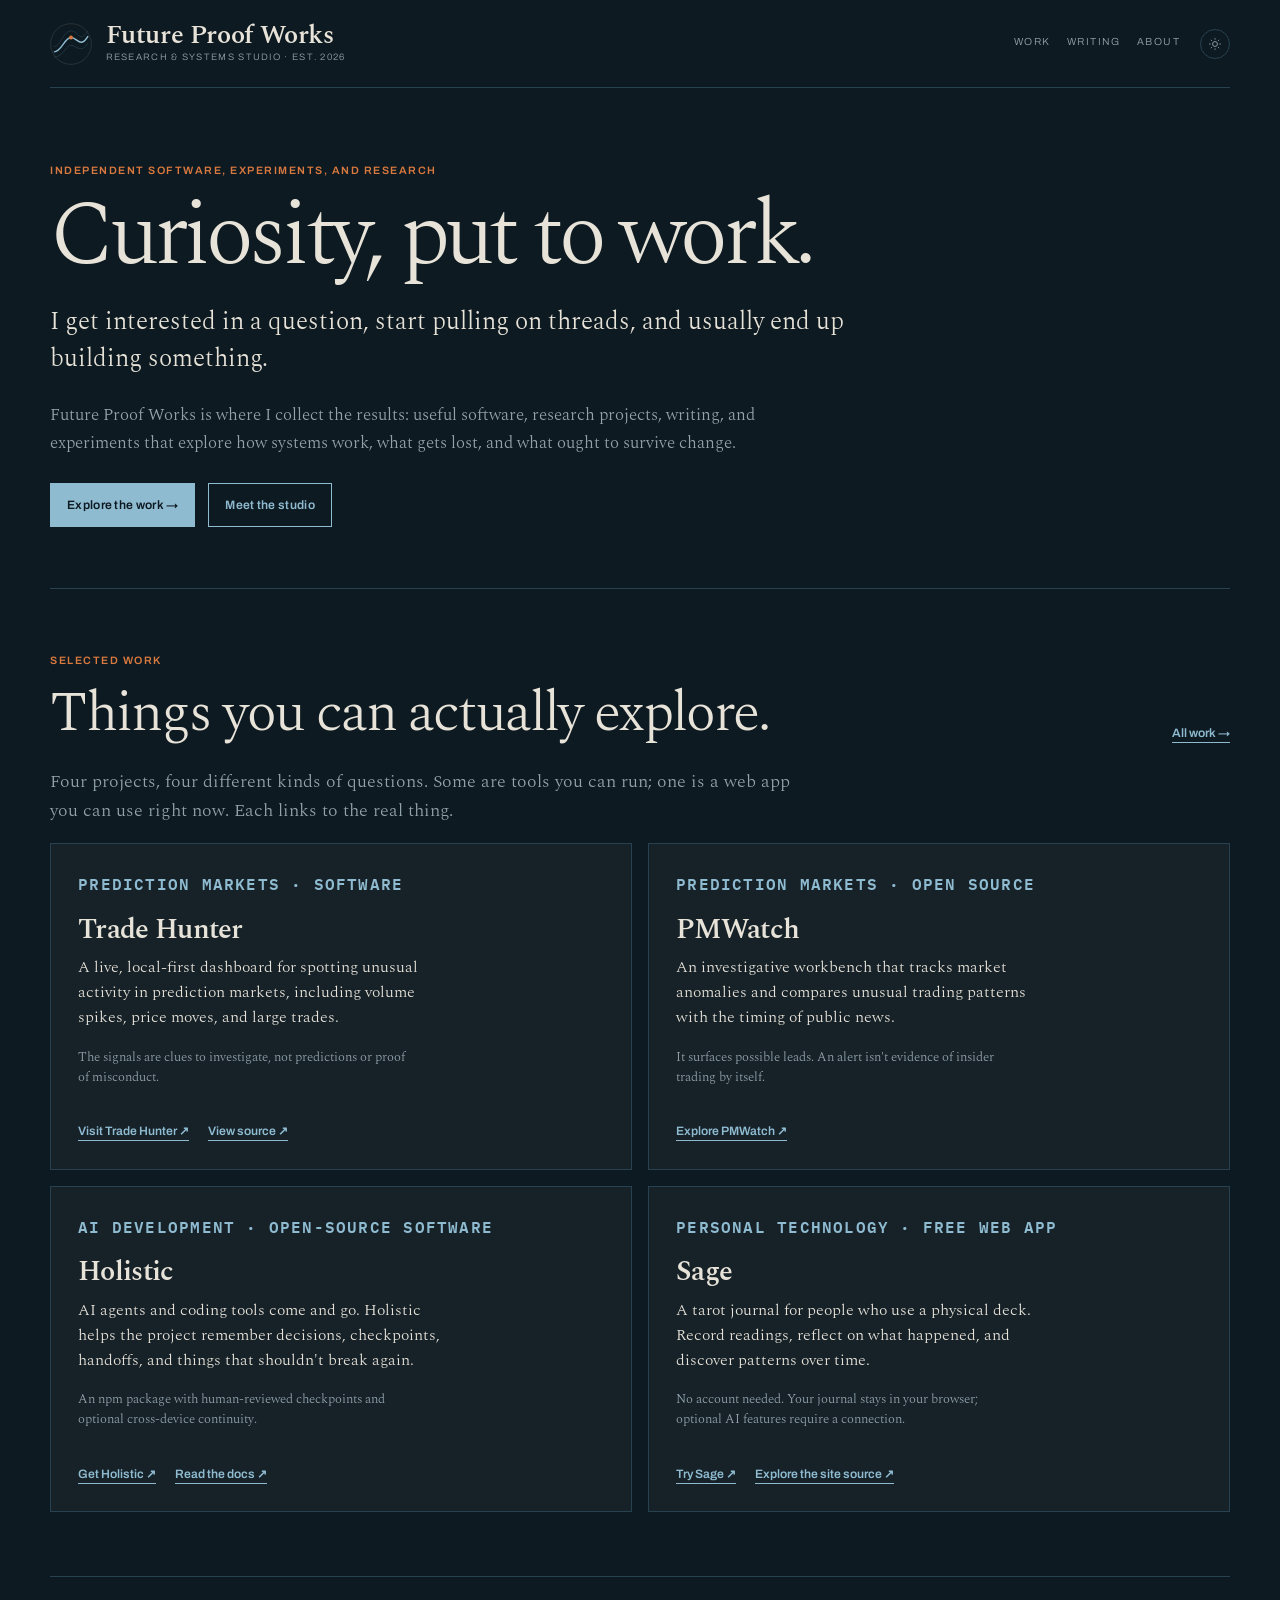
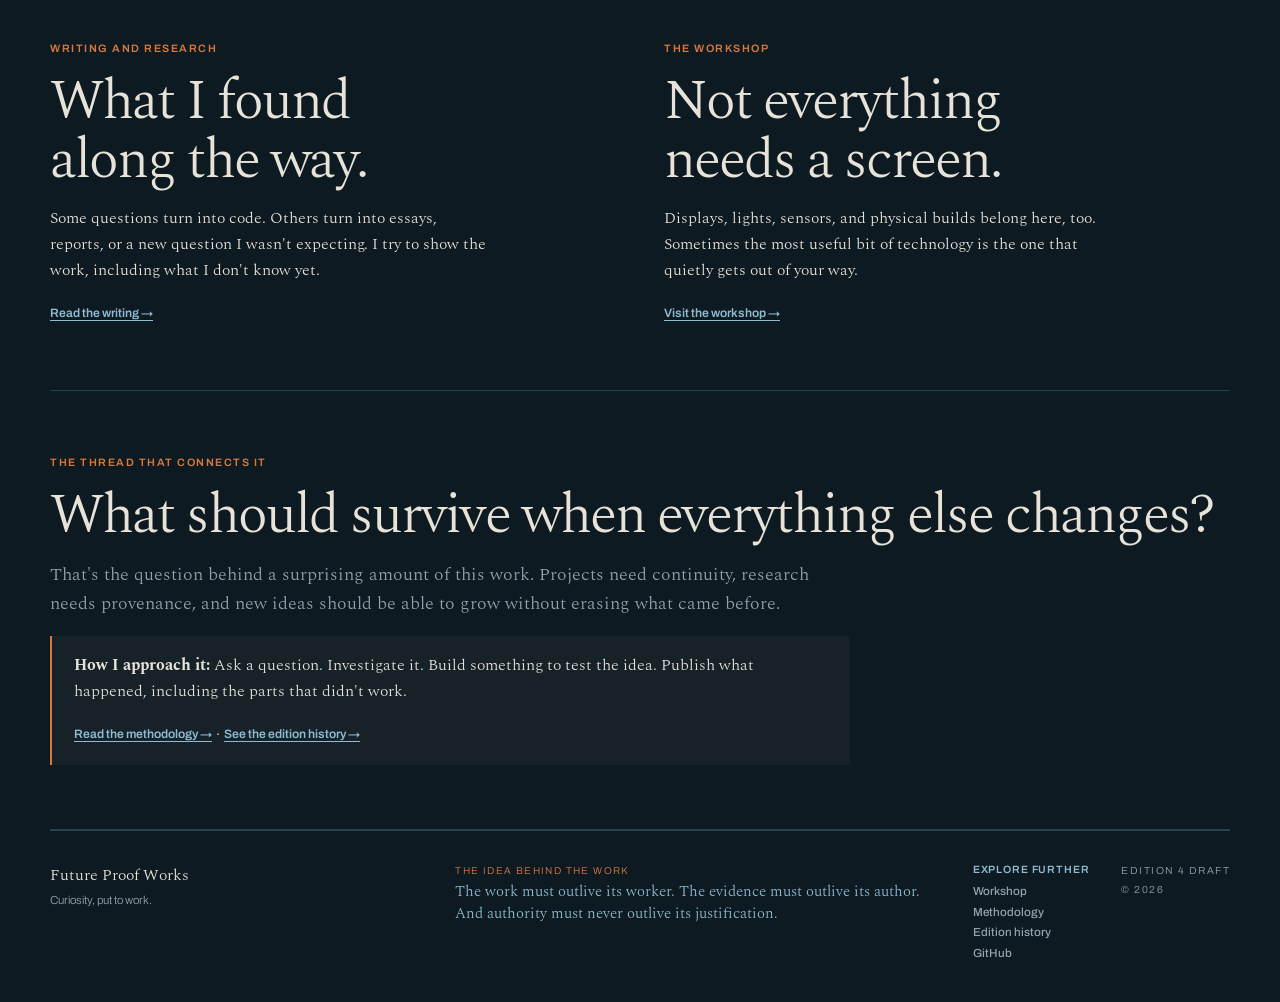
==== commit 9242cd7c: "Edition 4: visitor-first homepage with four public highlights" ====
--- a/index.html
+++ b/index.html
@@ -1,11 +1,10 @@
 <!doctype html><html lang="en"><head>
-<title>Future Proof Works — A workshop for systems thinking</title>
-<meta name="description" content="Future Proof Works is an independent research and systems studio exploring how understanding survives change through a repeatable methodology: Question, Investigate, Experiment, Publish.">
-<meta property="og:title" content="Future Proof Works"><meta property="og:description" content="Question. Investigate. Experiment. Publish. A workshop for systems thinking."><meta property="og:type" content="website"><meta property="og:url" content="https://futureproofworks.com/">
-<link rel="canonical" href="https://futureproofworks.com/"><meta charset="utf-8"><meta name="viewport" content="width=device-width, initial-scale=1"><meta name="theme-color" content="#F5F2EA" media="(prefers-color-scheme: light)"><meta name="theme-color" content="#0E1A21" media="(prefers-color-scheme: dark)"><link rel="icon" href="favicon.svg" type="image/svg+xml"><link rel="preconnect" href="https://fonts.googleapis.com"><link rel="preconnect" href="https://fonts.gstatic.com" crossorigin><link href="https://fonts.googleapis.com/css2?family=Archivo:wght@400;500;600;700&family=IBM+Plex+Mono:wght@400;500&family=Spectral:opsz,wght@7..72,300;7..72,600&display=swap" rel="stylesheet"><link rel="stylesheet" href="styles.css"><link rel="stylesheet" href="v3.css"><script>try{var t=localStorage.getItem("fpw-theme")||"dark";document.documentElement.setAttribute("data-theme",t)}catch(e){document.documentElement.setAttribute("data-theme","dark")}</script>
-</head><body><a class="skip-link" href="#main">Skip to content</a><header class="site-header"><a class="brand" href="index.html"><svg class="brand-mark" viewBox="0 0 64 64" aria-hidden="true"><circle class="ground" cx="32" cy="32" r="31"/><circle cx="32" cy="32" r="31" fill="none" stroke="currentColor" stroke-width="1" opacity=".18"/><path class="strata" d="M6 52 C 20 52, 24 34, 32 34 S 48 48, 58 30" fill="none" stroke-width="1"/><path class="strata" d="M6 36 C 16 36, 20 12, 32 12 S 44 32, 58 12" fill="none" stroke-width="1"/><path class="thread" d="M6 44 C 18 44, 22 22, 32 22 S 46 40, 58 20" fill="none" stroke-width="2.2"/><circle class="node" cx="32" cy="22" r="3"/></svg><span class="brand-text"><span class="brand-name">Future Proof Works</span><span class="brand-sub">Research &amp; systems studio · Est. 2026</span></span></a><div class="header-tools"><nav aria-label="Primary"><a href="methodology.html">Methodology</a><a href="investigations.html">Investigations</a><a href="publications.html">Publications</a><a href="workshop.html">Workshop</a><a href="editions.html">Editions</a><a href="about.html">About</a></nav><button class="theme-toggle" type="button" aria-label="Switch between light and dark"><svg class="moon" viewBox="0 0 24 24" fill="none" stroke="currentColor" stroke-width="1.6" aria-hidden="true"><path d="M20 14.5A8.5 8.5 0 0 1 9.5 4a8.5 8.5 0 1 0 10.5 10.5Z"/></svg><svg class="sun" viewBox="0 0 24 24" fill="none" stroke="currentColor" stroke-width="1.6" aria-hidden="true"><circle cx="12" cy="12" r="4.2"/><path d="M12 2v2.4M12 19.6V22M2 12h2.4M19.6 12H22M4.9 4.9l1.7 1.7M17.4 17.4l1.7 1.7M19.1 4.9l-1.7 1.7M6.6 17.4l-1.7 1.7"/></svg></button></div></header>
-<main id="main"><section class="foreword"><svg class="contour-field" viewBox="0 0 1180 320" preserveAspectRatio="none" aria-hidden="true"><path d="M0 300 C 220 300, 330 250, 560 250 S 940 272, 1180 224"/><path d="M0 268 C 240 268, 350 208, 580 208 S 960 238, 1180 182"/><path d="M0 236 C 260 236, 370 166, 600 166 S 980 204, 1180 140"/><path d="M0 204 C 280 204, 390 124, 620 124 S 1000 170, 1180 98"/><path d="M0 172 C 300 172, 410 82, 640 82 S 1020 136, 1180 56"/></svg><div class="folio">FPW-PL-001 · REV. 3.0</div><p class="kicker">A workshop for systems thinking</p><h1>Designing systems<br>that survive change.</h1><div class="intro-grid"><p class="intro-large">Future Proof Works is an independent research and systems studio exploring how complex systems preserve understanding as people, technology, and time change.</p><p>Through software, publications, research, and hardware experiments, the studio investigates how ideas and institutions preserve meaning while everything around them continues to change.</p></div></section>
-<section class="methodology-section" id="methodology"><div class="methodology-intro"><div class="section-index">01</div><div><p class="label">How the studio works</p><h2>Question. Investigate. Experiment. Publish.</h2><p class="page-deck">Future Proof Works begins with questions, not products. Publishing is the act of making the current state of understanding durable and shareable.</p></div></div><div class="methodology-loop"><article class="method-step"><span class="method-number">01</span><h3>Question</h3><p>Find a question worth carrying forward.</p></article><article class="method-step"><span class="method-number">02</span><h3>Investigate</h3><p>Learn enough to form a model.</p></article><article class="method-step"><span class="method-number">03</span><h3>Experiment</h3><p>Build something that tests the model.</p></article><article class="method-step"><span class="method-number">04</span><h3>Publish</h3><p>Share what you've learned so the work can continue.</p></article></div><p class="method-note">Every publication is a checkpoint, not a conclusion. What is published becomes the starting context for the next question.</p><a class="text-link" href="methodology.html">Read the methodology →</a></section>
-<section class="closing-page"><p class="label">The enduring question</p><h2>What should survive when everything else changes?</h2><p class="closing-line">Every system has its own answer to uncover.</p><p class="record">AUTHORED 2026-08-02 · REV 0003 · CURRENT</p></section></main>
-<footer class="site-footer"><div><p class="footer-brand">Future Proof Works</p><p>Research &amp; systems studio.</p></div><div class="desk-note"><p class="desk-label">On Lisa's desk now</p><p class="desk-quote">“It is by logic that we prove, but by intuition that we discover.”</p><p class="desk-attribution">— Henri Poincaré</p></div><div class="footer-version"><p>Revision 3.0</p><p>© <span id="year"></span></p></div></footer><script src="script.js"></script>
-<script type="application/ld+json">{"@context":"https://schema.org","@type":"Organization","name":"Future Proof Works","url":"https://futureproofworks.com/","founder":{"@type":"Person","name":"Lisa Fremlin Weiss"},"description":"An independent research and systems studio exploring how understanding survives change through a methodology of questioning, investigating, experimenting, and publishing.","knowsAbout":["systems thinking","continuity engineering","AI agent continuity","institutional memory","longitudinal understanding","decision provenance","knowledge preservation"]}</script></body></html>
+<title>Independent software, research, and experiments — Future Proof Works</title>
+<meta name="description" content="Explore Future Proof Works: software and independent experiments by Lisa Fremlin Weiss, including Trade Hunter, PMWatch, Holistic, and Sage.">
+<meta property="og:title" content="Independent software, research, and experiments"><meta property="og:description" content="Explore Future Proof Works: software and independent experiments by Lisa Fremlin Weiss, including Trade Hunter, PMWatch, Holistic, and Sage."><meta property="og:type" content="website"><meta property="og:url" content="https://futureproofworks.com/">
+<link rel="canonical" href="https://futureproofworks.com/"><meta charset="utf-8"><meta name="viewport" content="width=device-width, initial-scale=1"><meta name="theme-color" content="#F5F2EA" media="(prefers-color-scheme: light)"><meta name="theme-color" content="#0E1A21" media="(prefers-color-scheme: dark)"><link rel="icon" href="favicon.svg" type="image/svg+xml"><link rel="preconnect" href="https://fonts.googleapis.com"><link rel="preconnect" href="https://fonts.gstatic.com" crossorigin><link href="https://fonts.googleapis.com/css2?family=Archivo:wght@400;500;600;700&family=IBM+Plex+Mono:wght@400;500&family=Spectral:opsz,wght@7..72,300;7..72,600&display=swap" rel="stylesheet"><link rel="stylesheet" href="styles.css"><link rel="stylesheet" href="v3.css"><link rel="stylesheet" href="v4.css"><script>try{var t=localStorage.getItem("fpw-theme")||"dark";document.documentElement.setAttribute("data-theme",t)}catch(e){document.documentElement.setAttribute("data-theme","dark")}</script>
+</head><body><a class="skip-link" href="#main">Skip to content</a><header class="site-header"><a class="brand" href="index.html"><svg class="brand-mark" viewBox="0 0 64 64" aria-hidden="true"><circle class="ground" cx="32" cy="32" r="31"/><circle cx="32" cy="32" r="31" fill="none" stroke="currentColor" stroke-width="1" opacity=".18"/><path class="strata" d="M6 52 C 20 52, 24 34, 32 34 S 48 48, 58 30" fill="none" stroke-width="1"/><path class="strata" d="M6 36 C 16 36, 20 12, 32 12 S 44 32, 58 12" fill="none" stroke-width="1"/><path class="thread" d="M6 44 C 18 44, 22 22, 32 22 S 46 40, 58 20" fill="none" stroke-width="2.2"/><circle class="node" cx="32" cy="22" r="3"/></svg><span class="brand-text"><span class="brand-name">Future Proof Works</span><span class="brand-sub">Research &amp; systems studio · Est. 2026</span></span></a><div class="header-tools"><nav aria-label="Primary"><a href="investigations.html">Work</a><a href="publications.html">Writing</a><a href="about.html">About</a></nav><button class="theme-toggle" type="button" aria-label="Switch between light and dark"><svg class="moon" viewBox="0 0 24 24" fill="none" stroke="currentColor" stroke-width="1.6" aria-hidden="true"><path d="M20 14.5A8.5 8.5 0 0 1 9.5 4a8.5 8.5 0 1 0 10.5 10.5Z"/></svg><svg class="sun" viewBox="0 0 24 24" fill="none" stroke="currentColor" stroke-width="1.6" aria-hidden="true"><circle cx="12" cy="12" r="4.2"/><path d="M12 2v2.4M12 19.6V22M2 12h2.4M19.6 12H22M4.9 4.9l1.7 1.7M17.4 17.4l1.7 1.7M19.1 4.9l-1.7 1.7M6.6 17.4l-1.7 1.7"/></svg></button></div></header>
+<main id="main"><section class="v4-hero"><p class="v4-eyebrow">Independent software, experiments, and research</p><h1>Curiosity, put to work.</h1><p class="v4-lead">I get interested in a question, start pulling on threads, and usually end up building something.</p><p class="v4-support">Future Proof Works is where I collect the results: useful software, research projects, writing, and experiments that explore how systems work, what gets lost, and what ought to survive change.</p><div class="v4-actions"><a class="v4-button" href="#selected-work">Explore the work →</a><a class="v4-button v4-button-secondary" href="about.html">Meet the studio</a></div></section>
+<section class="v4-section" id="selected-work"><div class="v4-section-heading"><div><p class="v4-eyebrow">Selected work</p><h2>Things you can actually explore.</h2></div><a class="v4-inline-link" href="investigations.html">All work →</a></div><p class="v4-intro">Four projects, four different kinds of questions. Some are tools you can run; one is a web app you can use right now. Each links to the real thing.</p><div class="v4-grid"><article class="v4-card" id="trade-hunter"><p class="v4-label">Prediction markets · Software</p><h3><a href="https://tradehunter.site/">Trade Hunter</a></h3><p>A live, local-first dashboard for spotting unusual activity in prediction markets, including volume spikes, price moves, and large trades.</p><p class="v4-small">The signals are clues to investigate, not predictions or proof of misconduct.</p><div class="v4-links"><a href="https://tradehunter.site/">Visit Trade Hunter ↗</a><a href="https://github.com/lweiss01/trade-hunter">View source ↗</a></div></article><article class="v4-card" id="pmwatch"><p class="v4-label">Prediction markets · Open source</p><h3><a href="https://github.com/lweiss01/pmwatch">PMWatch</a></h3><p>An investigative workbench that tracks market anomalies and compares unusual trading patterns with the timing of public news.</p><p class="v4-small">It surfaces possible leads. An alert isn't evidence of insider trading by itself.</p><div class="v4-links"><a href="https://github.com/lweiss01/pmwatch">Explore PMWatch ↗</a></div></article><article class="v4-card" id="holistic"><p class="v4-label">AI development · Open-source software</p><h3><a href="https://www.npmjs.com/package/holistic">Holistic</a></h3><p>AI agents and coding tools come and go. Holistic helps the project remember decisions, checkpoints, handoffs, and things that shouldn't break again.</p><p class="v4-small">An npm package with human-reviewed checkpoints and optional cross-device continuity.</p><div class="v4-links"><a href="https://www.npmjs.com/package/holistic">Get Holistic ↗</a><a href="https://github.com/lweiss01/holistic">Read the docs ↗</a></div></article><article class="v4-card" id="sage"><p class="v4-label">Personal technology · Free web app</p><h3><a href="https://sagetarot.app/">Sage</a></h3><p>A tarot journal for people who use a physical deck. Record readings, reflect on what happened, and discover patterns over time.</p><p class="v4-small">No account needed. Your journal stays in your browser; optional AI features require a connection.</p><div class="v4-links"><a href="https://sagetarot.app/">Try Sage ↗</a><a href="https://github.com/lweiss01/sagetarot.app-site">Explore the site source ↗</a></div></article></div></section>
+<section class="v4-section"><div class="v4-split"><div><p class="v4-eyebrow">Writing and research</p><h2>What I found along the way.</h2><p>Some questions turn into code. Others turn into essays, reports, or a new question I wasn't expecting. I try to show the work, including what I don't know yet.</p><a class="v4-inline-link" href="publications.html">Read the writing →</a></div><div><p class="v4-eyebrow">The workshop</p><h2>Not everything needs a screen.</h2><p>Displays, lights, sensors, and physical builds belong here, too. Sometimes the most useful bit of technology is the one that quietly gets out of your way.</p><a class="v4-inline-link" href="workshop.html">Visit the workshop →</a></div></div></section>
+<section class="v4-section"><p class="v4-eyebrow">The thread that connects it</p><h2>What should survive when everything else changes?</h2><p class="v4-intro">That's the question behind a surprising amount of this work. Projects need continuity, research needs provenance, and new ideas should be able to grow without erasing what came before.</p><div class="v4-note"><p><strong>How I approach it:</strong> Ask a question. Investigate it. Build something to test the idea. Publish what happened, including the parts that didn't work.</p><p><a class="v4-inline-link" href="methodology.html">Read the methodology →</a> <span aria-hidden="true"> · </span> <a class="v4-inline-link" href="editions.html">See the edition history →</a></p></div></section></main><footer class="site-footer"><div><p class="footer-brand">Future Proof Works</p><p>Curiosity, put to work.</p></div><div class="desk-note"><p class="desk-label">The idea behind the work</p><p class="desk-quote">The work must outlive its worker. The evidence must outlive its author. And authority must never outlive its justification.</p></div><div class="footer-links" aria-label="More from the studio"><span class="footer-heading">Explore further</span><a href="workshop.html">Workshop</a><a href="methodology.html">Methodology</a><a href="editions.html">Edition history</a><a href="https://github.com/lweiss01">GitHub</a></div><div class="footer-version"><p>Edition 4 draft</p><p>© <span id="year"></span></p></div></footer><script src="script.js"></script><script type="application/ld+json">{"@context":"https://schema.org","@type":"Organization","name":"Future Proof Works","url":"https://futureproofworks.com/","founder":{"@type":"Person","name":"Lisa Fremlin Weiss"},"description":"An independent studio building and investigating software, research tools, publishing, and physical experiments."}</script></body></html>
--- a/v3.css
+++ b/v3.css
@@ -1,6 +1,18 @@
 /* Future Proof Works v3 — Methodology Edition */
 .methodology-section{padding:4.5rem 0;border-bottom:1px solid var(--line)}
 .methodology-intro{display:grid;grid-template-columns:52px minmax(0,1fr);gap:1.5rem;margin-bottom:2.5rem}
+
+/* Improve contour visibility in dark mode without changing the light treatment */
+:root[data-theme="dark"] .contour-field{opacity:.72}
+:root[data-theme="dark"] .contour-field path{stroke:#416779}
+
+/* Public pages should use plain-language labels. Record strings are reserved for true provenance views, not decorative taglines. */
+.record{display:none}
+
+/* Keep the footer columns visually balanced. */
+.site-footer p{margin:0}
+.site-footer>div{display:grid;align-content:start;gap:.18rem}
+.footer-brand{margin:0}
 
 /* Vertical methodology thread */
 .methodology-loop{position:relative;display:grid;gap:0;max-width:820px;margin:2.25rem 0 0;padding-left:58px}
--- a/v4.css
+++ b/v4.css
@@ -0,0 +1,49 @@
+/* Edition 4: visitor-first pages; preserves the Vellum & Deep Water identity. */
+.v4-eyebrow{font:600 .67rem/1.4 var(--sans);text-transform:uppercase;letter-spacing:.14em;color:var(--rust);margin:0 0 1rem}
+.v4-hero{padding:4.7rem 0 3.8rem;border-bottom:1px solid var(--line)}
+.v4-hero h1{max-width:950px;margin:.5rem 0 1.5rem;font-size:clamp(3.1rem,7vw,6.2rem)}
+.v4-hero .v4-lead{font-size:clamp(1.2rem,2.1vw,1.55rem);line-height:1.5;max-width:800px}
+.v4-hero .v4-support{max-width:760px;color:var(--muted);font-size:1.06rem}
+.v4-actions{display:flex;flex-wrap:wrap;gap:.8rem;margin:1.6rem 0 0}
+.v4-button{display:inline-flex;align-items:center;justify-content:center;padding:.75rem 1rem;background:var(--deep);color:var(--vellum);text-decoration:none;font:600 .76rem/1.2 var(--sans);letter-spacing:.025em;border:1px solid var(--deep);min-height:44px}
+.v4-button:hover{background:var(--rust);border-color:var(--rust);color:var(--vellum)}
+.v4-button-secondary{background:transparent;color:var(--deep)}
+.v4-button-secondary:hover{color:var(--vellum)}
+.v4-section{padding:4rem 0;border-bottom:1px solid var(--line)}
+.v4-section-heading{display:flex;justify-content:space-between;align-items:end;gap:1.5rem;margin-bottom:1.6rem}
+.v4-section-heading h2{margin:0;max-width:740px}
+.v4-intro{font-size:1.1rem;max-width:760px;color:var(--muted)}
+.v4-grid{display:grid;grid-template-columns:repeat(2,minmax(0,1fr));gap:1rem}
+.v4-card{border:1px solid var(--line);padding:1.7rem;background:var(--panel);display:flex;flex-direction:column;align-items:flex-start;min-height:250px}
+.v4-card h3{font-size:clamp(1.55rem,2.2vw,2rem);margin:.15rem 0 .6rem}
+.v4-card h3 a{text-decoration:none;border-bottom:1px solid transparent}
+.v4-card h3 a:hover{border-color:var(--deep);color:var(--deep)}
+.v4-card p{font-size:1.01rem;line-height:1.55;max-width:48ch}
+.v4-card .v4-small{font-size:.81rem;color:var(--muted)}
+.v4-label{font:600 .65rem/1.3 var(--mono);text-transform:uppercase;letter-spacing:.075em;color:var(--deep)}
+.v4-links{display:flex;flex-wrap:wrap;gap:.8rem 1.2rem;margin-top:auto;padding-top:1.4rem}
+.v4-links a,.v4-inline-link{font:600 .76rem/1.5 var(--sans);color:var(--deep);text-decoration:none;border-bottom:1px solid currentColor}
+.v4-links a:hover,.v4-inline-link:hover{color:var(--rust)}
+.v4-note{border-left:2px solid var(--rust);padding:1.1rem 1.4rem;background:var(--panel);max-width:800px}
+.v4-note p:last-child{margin-bottom:0}
+.v4-split{display:grid;grid-template-columns:minmax(0,1fr) minmax(0,1fr);gap:3rem}
+.v4-split p{max-width:55ch}
+.v4-body{font-size:1.08rem}
+.v4-provenance{font:500 .7rem/1.5 var(--mono);color:var(--muted);margin-top:2rem}
+.v4-provenance a{color:var(--deep)}
+.v4-writing-list{border-top:1px solid var(--line)}
+.v4-writing-item{padding:1.25rem 0;border-bottom:1px solid var(--line);display:grid;grid-template-columns:minmax(0,1fr) auto;gap:1.25rem;align-items:center}
+.v4-writing-item h3{font-size:1.38rem;margin:.2rem 0 .35rem}
+.v4-writing-item h3 a{color:var(--ink);text-decoration:none}
+.v4-writing-item h3 a:hover{color:var(--deep)}
+.v4-writing-item p{margin:0;color:var(--muted);font-size:.93rem}
+.v4-writing-item .v4-links{margin:0;padding:0}
+.v4-quote{font-size:clamp(1.65rem,3vw,2.5rem);color:var(--deep);line-height:1.25;max-width:900px;border-left:2px solid var(--rust);padding-left:1.5rem;margin:1.7rem 0}
+.site-footer{grid-template-columns:minmax(0,1fr) minmax(0,1.3fr) auto auto}
+.footer-links{display:flex;flex-direction:column;align-items:flex-start;gap:.3rem}
+.footer-links a{font:500 .73rem/1.5 var(--sans);text-decoration:none;color:var(--muted)}
+.footer-links a:hover{color:var(--deep);text-decoration:underline}
+.footer-links .footer-heading{font:600 .66rem/1.4 var(--sans);color:var(--deep);text-transform:uppercase;letter-spacing:.08em;margin-bottom:.2rem}
+.edition-list .edition .record{display:block}
+@media(max-width:900px){.site-footer{grid-template-columns:repeat(2,minmax(0,1fr))}.v4-grid{gap:.8rem}}
+@media(max-width:650px){.v4-hero{padding:3rem 0}.v4-section{padding:2.75rem 0}.v4-section-heading{display:block}.v4-grid,.v4-split{grid-template-columns:1fr}.v4-card{min-height:0}.v4-writing-item{grid-template-columns:1fr}.site-footer{grid-template-columns:1fr}.v4-actions{flex-direction:column;align-items:flex-start}}
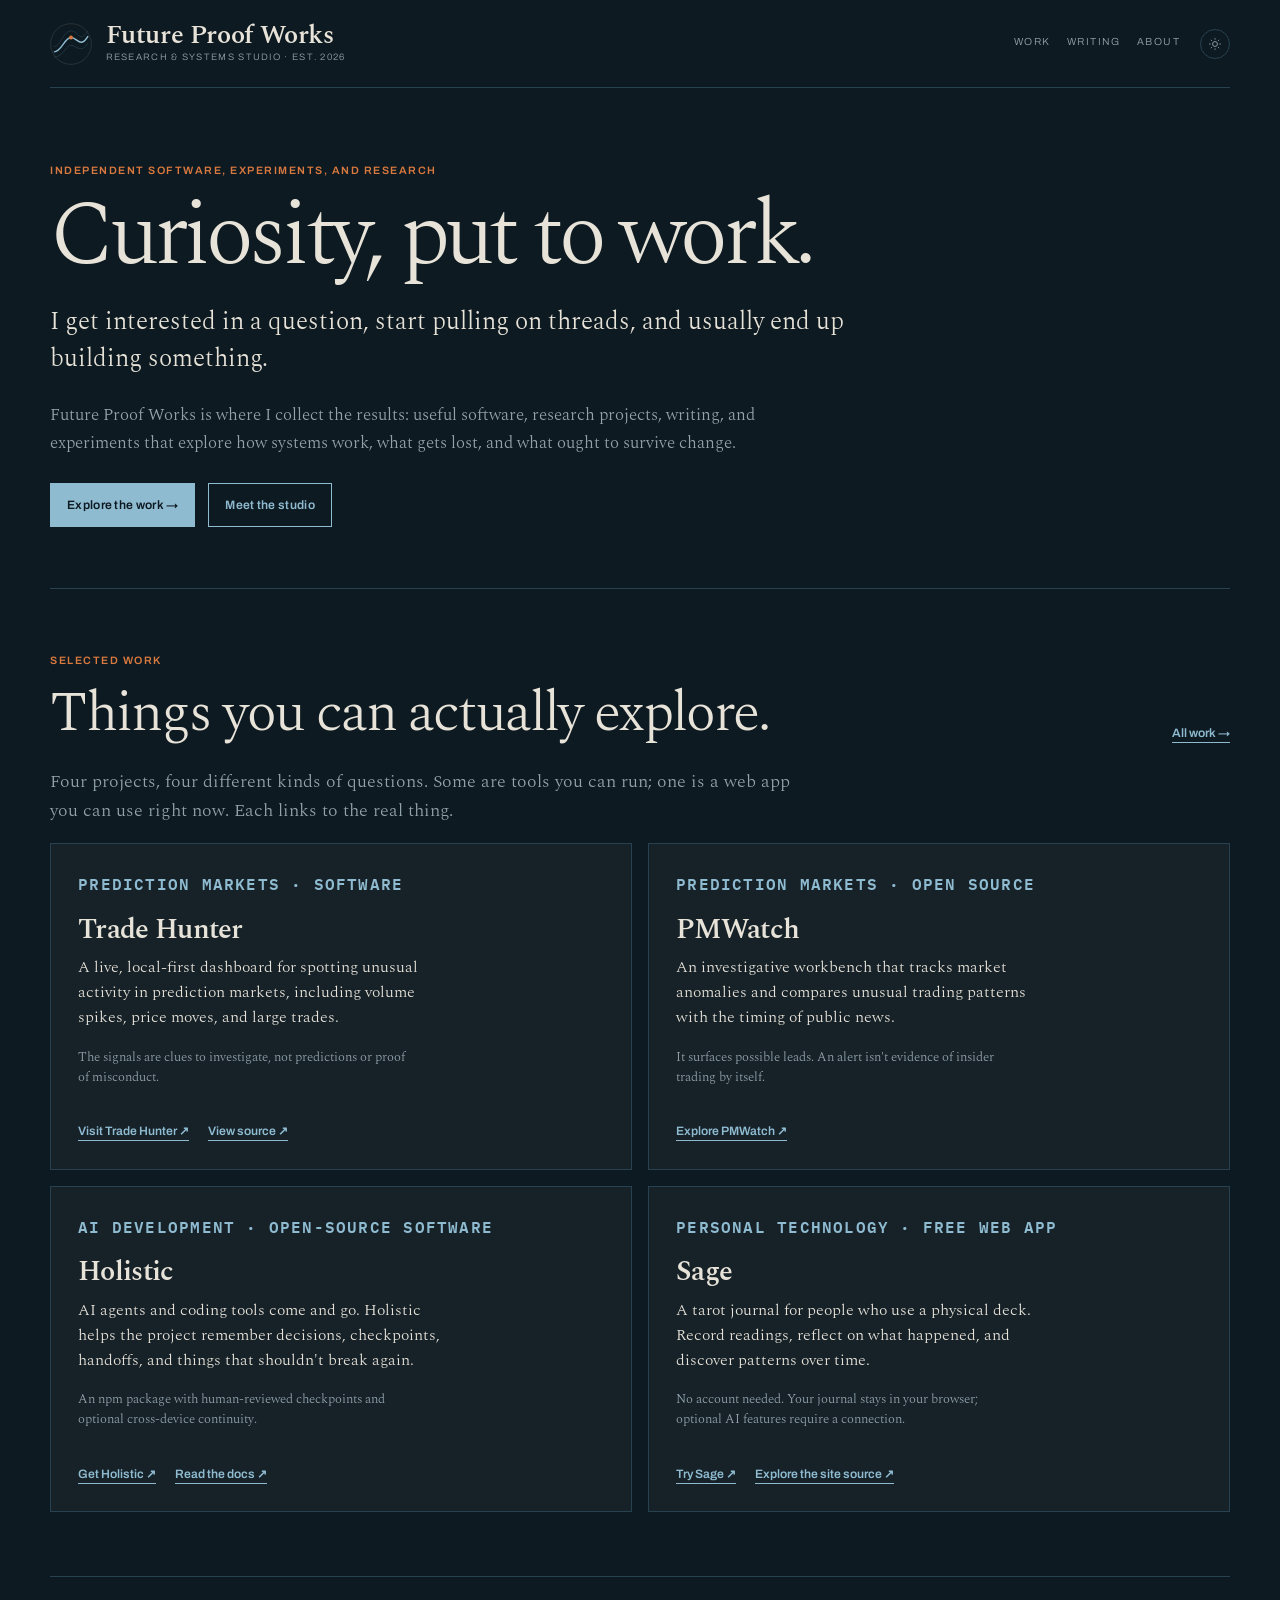
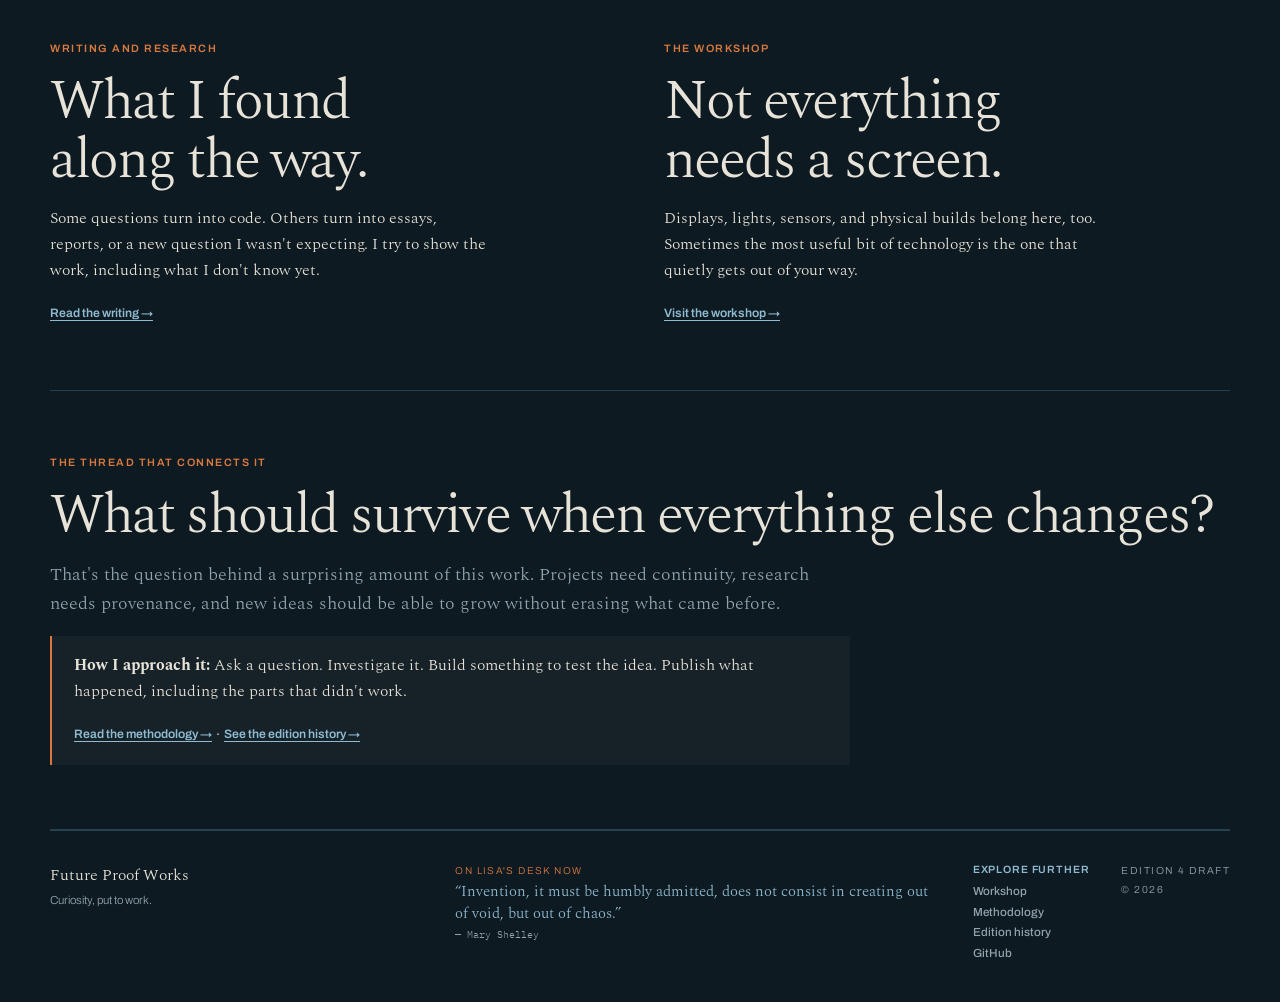
==== commit fb533f31: "Edition 4: feature Mary Shelley quotation in index.html footer" ====
--- a/index.html
+++ b/index.html
@@ -7,4 +7,4 @@
 <main id="main"><section class="v4-hero"><p class="v4-eyebrow">Independent software, experiments, and research</p><h1>Curiosity, put to work.</h1><p class="v4-lead">I get interested in a question, start pulling on threads, and usually end up building something.</p><p class="v4-support">Future Proof Works is where I collect the results: useful software, research projects, writing, and experiments that explore how systems work, what gets lost, and what ought to survive change.</p><div class="v4-actions"><a class="v4-button" href="#selected-work">Explore the work →</a><a class="v4-button v4-button-secondary" href="about.html">Meet the studio</a></div></section>
 <section class="v4-section" id="selected-work"><div class="v4-section-heading"><div><p class="v4-eyebrow">Selected work</p><h2>Things you can actually explore.</h2></div><a class="v4-inline-link" href="investigations.html">All work →</a></div><p class="v4-intro">Four projects, four different kinds of questions. Some are tools you can run; one is a web app you can use right now. Each links to the real thing.</p><div class="v4-grid"><article class="v4-card" id="trade-hunter"><p class="v4-label">Prediction markets · Software</p><h3><a href="https://tradehunter.site/">Trade Hunter</a></h3><p>A live, local-first dashboard for spotting unusual activity in prediction markets, including volume spikes, price moves, and large trades.</p><p class="v4-small">The signals are clues to investigate, not predictions or proof of misconduct.</p><div class="v4-links"><a href="https://tradehunter.site/">Visit Trade Hunter ↗</a><a href="https://github.com/lweiss01/trade-hunter">View source ↗</a></div></article><article class="v4-card" id="pmwatch"><p class="v4-label">Prediction markets · Open source</p><h3><a href="https://github.com/lweiss01/pmwatch">PMWatch</a></h3><p>An investigative workbench that tracks market anomalies and compares unusual trading patterns with the timing of public news.</p><p class="v4-small">It surfaces possible leads. An alert isn't evidence of insider trading by itself.</p><div class="v4-links"><a href="https://github.com/lweiss01/pmwatch">Explore PMWatch ↗</a></div></article><article class="v4-card" id="holistic"><p class="v4-label">AI development · Open-source software</p><h3><a href="https://www.npmjs.com/package/holistic">Holistic</a></h3><p>AI agents and coding tools come and go. Holistic helps the project remember decisions, checkpoints, handoffs, and things that shouldn't break again.</p><p class="v4-small">An npm package with human-reviewed checkpoints and optional cross-device continuity.</p><div class="v4-links"><a href="https://www.npmjs.com/package/holistic">Get Holistic ↗</a><a href="https://github.com/lweiss01/holistic">Read the docs ↗</a></div></article><article class="v4-card" id="sage"><p class="v4-label">Personal technology · Free web app</p><h3><a href="https://sagetarot.app/">Sage</a></h3><p>A tarot journal for people who use a physical deck. Record readings, reflect on what happened, and discover patterns over time.</p><p class="v4-small">No account needed. Your journal stays in your browser; optional AI features require a connection.</p><div class="v4-links"><a href="https://sagetarot.app/">Try Sage ↗</a><a href="https://github.com/lweiss01/sagetarot.app-site">Explore the site source ↗</a></div></article></div></section>
 <section class="v4-section"><div class="v4-split"><div><p class="v4-eyebrow">Writing and research</p><h2>What I found along the way.</h2><p>Some questions turn into code. Others turn into essays, reports, or a new question I wasn't expecting. I try to show the work, including what I don't know yet.</p><a class="v4-inline-link" href="publications.html">Read the writing →</a></div><div><p class="v4-eyebrow">The workshop</p><h2>Not everything needs a screen.</h2><p>Displays, lights, sensors, and physical builds belong here, too. Sometimes the most useful bit of technology is the one that quietly gets out of your way.</p><a class="v4-inline-link" href="workshop.html">Visit the workshop →</a></div></div></section>
-<section class="v4-section"><p class="v4-eyebrow">The thread that connects it</p><h2>What should survive when everything else changes?</h2><p class="v4-intro">That's the question behind a surprising amount of this work. Projects need continuity, research needs provenance, and new ideas should be able to grow without erasing what came before.</p><div class="v4-note"><p><strong>How I approach it:</strong> Ask a question. Investigate it. Build something to test the idea. Publish what happened, including the parts that didn't work.</p><p><a class="v4-inline-link" href="methodology.html">Read the methodology →</a> <span aria-hidden="true"> · </span> <a class="v4-inline-link" href="editions.html">See the edition history →</a></p></div></section></main><footer class="site-footer"><div><p class="footer-brand">Future Proof Works</p><p>Curiosity, put to work.</p></div><div class="desk-note"><p class="desk-label">The idea behind the work</p><p class="desk-quote">The work must outlive its worker. The evidence must outlive its author. And authority must never outlive its justification.</p></div><div class="footer-links" aria-label="More from the studio"><span class="footer-heading">Explore further</span><a href="workshop.html">Workshop</a><a href="methodology.html">Methodology</a><a href="editions.html">Edition history</a><a href="https://github.com/lweiss01">GitHub</a></div><div class="footer-version"><p>Edition 4 draft</p><p>© <span id="year"></span></p></div></footer><script src="script.js"></script><script type="application/ld+json">{"@context":"https://schema.org","@type":"Organization","name":"Future Proof Works","url":"https://futureproofworks.com/","founder":{"@type":"Person","name":"Lisa Fremlin Weiss"},"description":"An independent studio building and investigating software, research tools, publishing, and physical experiments."}</script></body></html>+<section class="v4-section"><p class="v4-eyebrow">The thread that connects it</p><h2>What should survive when everything else changes?</h2><p class="v4-intro">That's the question behind a surprising amount of this work. Projects need continuity, research needs provenance, and new ideas should be able to grow without erasing what came before.</p><div class="v4-note"><p><strong>How I approach it:</strong> Ask a question. Investigate it. Build something to test the idea. Publish what happened, including the parts that didn't work.</p><p><a class="v4-inline-link" href="methodology.html">Read the methodology →</a> <span aria-hidden="true"> · </span> <a class="v4-inline-link" href="editions.html">See the edition history →</a></p></div></section></main><footer class="site-footer"><div><p class="footer-brand">Future Proof Works</p><p>Curiosity, put to work.</p></div><div class="desk-note"><p class="desk-label">On Lisa's desk now</p><p class="desk-quote">“Invention, it must be humbly admitted, does not consist in creating out of void, but out of chaos.”</p><p class="desk-attribution">— Mary Shelley</p></div><div class="footer-links" aria-label="More from the studio"><span class="footer-heading">Explore further</span><a href="workshop.html">Workshop</a><a href="methodology.html">Methodology</a><a href="editions.html">Edition history</a><a href="https://github.com/lweiss01">GitHub</a></div><div class="footer-version"><p>Edition 4 draft</p><p>© <span id="year"></span></p></div></footer><script src="script.js"></script><script type="application/ld+json">{"@context":"https://schema.org","@type":"Organization","name":"Future Proof Works","url":"https://futureproofworks.com/","founder":{"@type":"Person","name":"Lisa Fremlin Weiss"},"description":"An independent studio building and investigating software, research tools, publishing, and physical experiments."}</script></body></html>
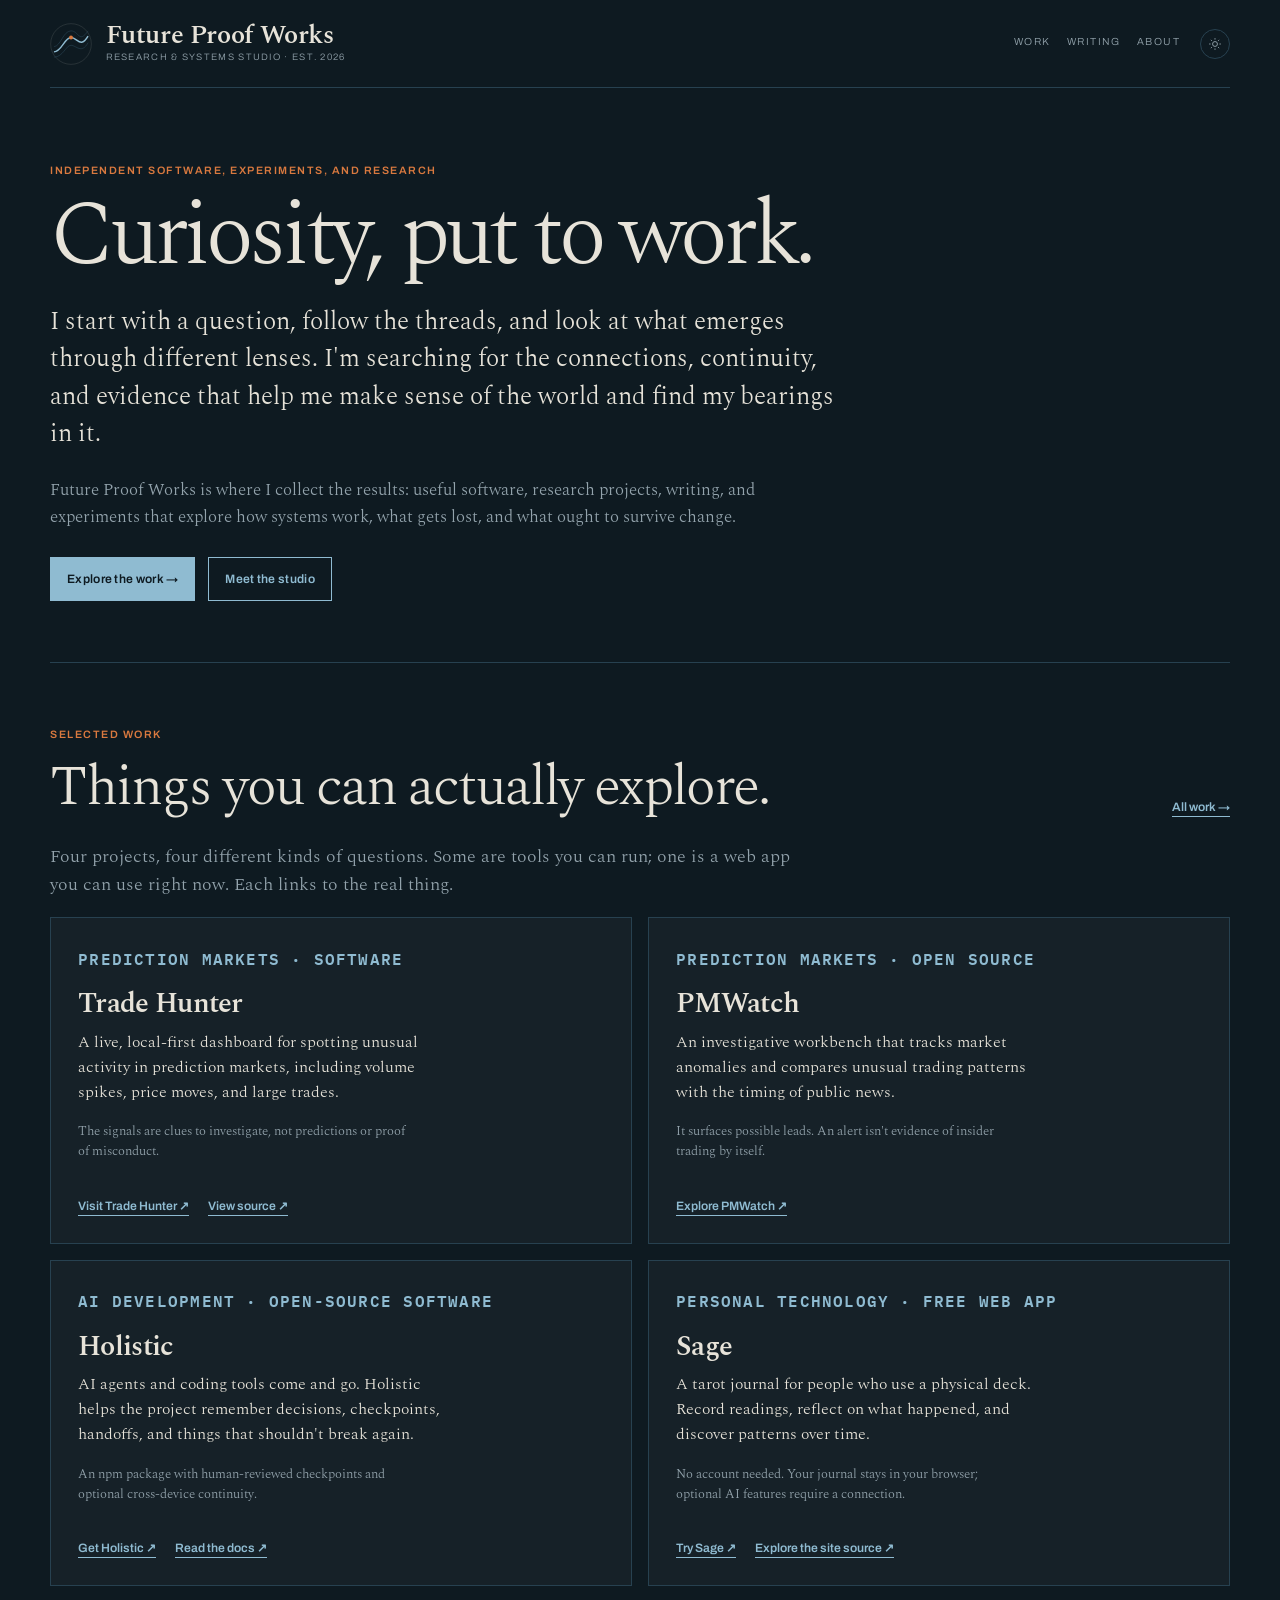
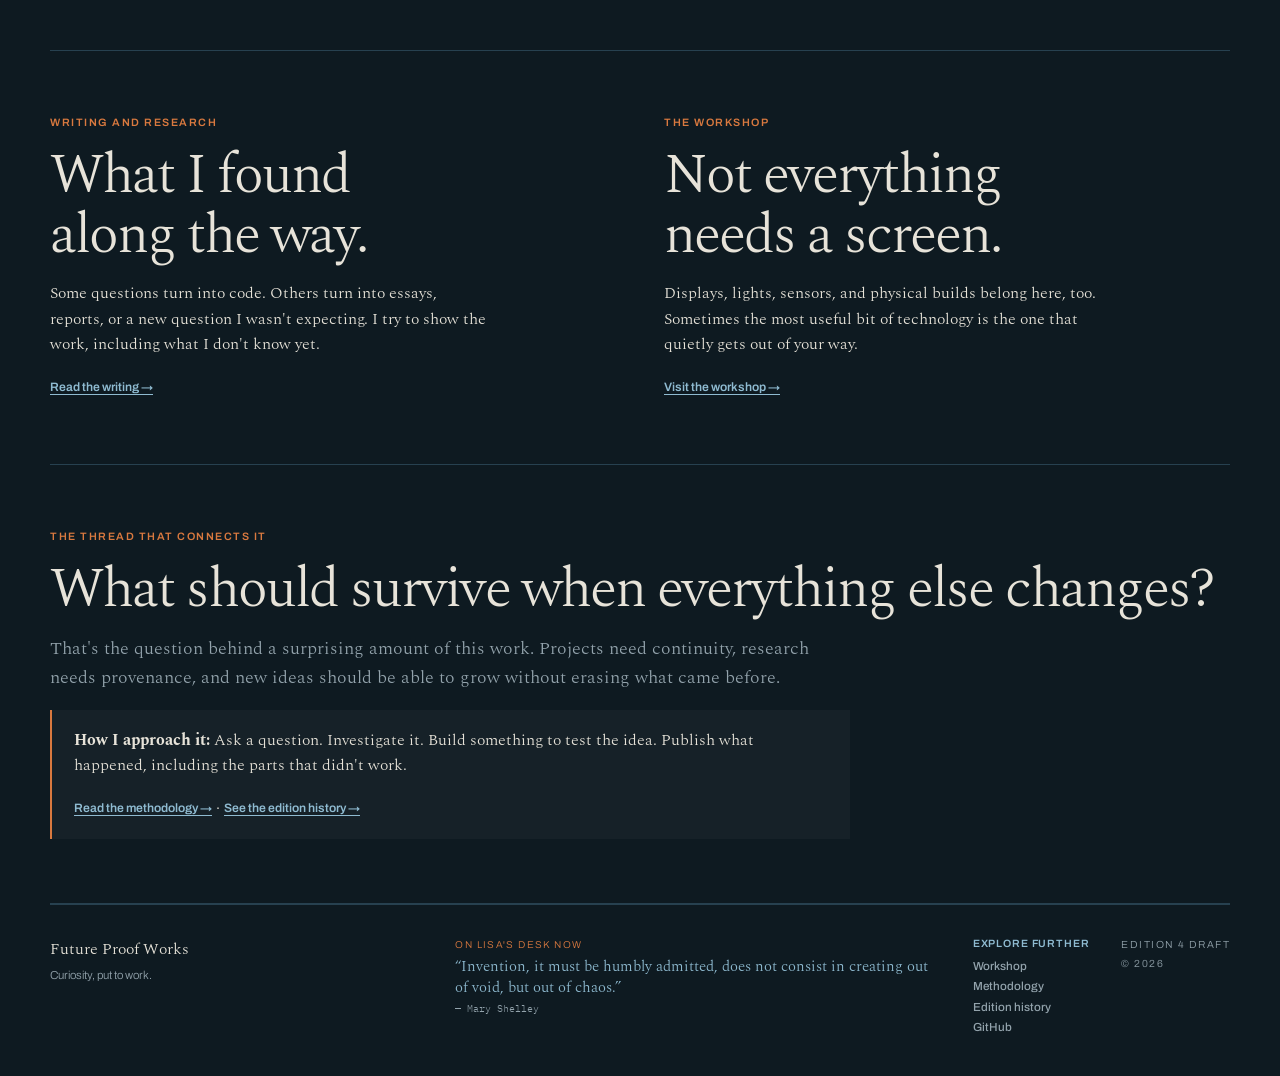
==== commit aac09f0b: "Edition 4: center orientation, evidence and continuity in homepage introduction" ====
--- a/index.html
+++ b/index.html
@@ -4,7 +4,7 @@
 <meta property="og:title" content="Independent software, research, and experiments"><meta property="og:description" content="Explore Future Proof Works: software and independent experiments by Lisa Fremlin Weiss, including Trade Hunter, PMWatch, Holistic, and Sage."><meta property="og:type" content="website"><meta property="og:url" content="https://futureproofworks.com/">
 <link rel="canonical" href="https://futureproofworks.com/"><meta charset="utf-8"><meta name="viewport" content="width=device-width, initial-scale=1"><meta name="theme-color" content="#F5F2EA" media="(prefers-color-scheme: light)"><meta name="theme-color" content="#0E1A21" media="(prefers-color-scheme: dark)"><link rel="icon" href="favicon.svg" type="image/svg+xml"><link rel="preconnect" href="https://fonts.googleapis.com"><link rel="preconnect" href="https://fonts.gstatic.com" crossorigin><link href="https://fonts.googleapis.com/css2?family=Archivo:wght@400;500;600;700&family=IBM+Plex+Mono:wght@400;500&family=Spectral:opsz,wght@7..72,300;7..72,600&display=swap" rel="stylesheet"><link rel="stylesheet" href="styles.css"><link rel="stylesheet" href="v3.css"><link rel="stylesheet" href="v4.css"><script>try{var t=localStorage.getItem("fpw-theme")||"dark";document.documentElement.setAttribute("data-theme",t)}catch(e){document.documentElement.setAttribute("data-theme","dark")}</script>
 </head><body><a class="skip-link" href="#main">Skip to content</a><header class="site-header"><a class="brand" href="index.html"><svg class="brand-mark" viewBox="0 0 64 64" aria-hidden="true"><circle class="ground" cx="32" cy="32" r="31"/><circle cx="32" cy="32" r="31" fill="none" stroke="currentColor" stroke-width="1" opacity=".18"/><path class="strata" d="M6 52 C 20 52, 24 34, 32 34 S 48 48, 58 30" fill="none" stroke-width="1"/><path class="strata" d="M6 36 C 16 36, 20 12, 32 12 S 44 32, 58 12" fill="none" stroke-width="1"/><path class="thread" d="M6 44 C 18 44, 22 22, 32 22 S 46 40, 58 20" fill="none" stroke-width="2.2"/><circle class="node" cx="32" cy="22" r="3"/></svg><span class="brand-text"><span class="brand-name">Future Proof Works</span><span class="brand-sub">Research &amp; systems studio · Est. 2026</span></span></a><div class="header-tools"><nav aria-label="Primary"><a href="investigations.html">Work</a><a href="publications.html">Writing</a><a href="about.html">About</a></nav><button class="theme-toggle" type="button" aria-label="Switch between light and dark"><svg class="moon" viewBox="0 0 24 24" fill="none" stroke="currentColor" stroke-width="1.6" aria-hidden="true"><path d="M20 14.5A8.5 8.5 0 0 1 9.5 4a8.5 8.5 0 1 0 10.5 10.5Z"/></svg><svg class="sun" viewBox="0 0 24 24" fill="none" stroke="currentColor" stroke-width="1.6" aria-hidden="true"><circle cx="12" cy="12" r="4.2"/><path d="M12 2v2.4M12 19.6V22M2 12h2.4M19.6 12H22M4.9 4.9l1.7 1.7M17.4 17.4l1.7 1.7M19.1 4.9l-1.7 1.7M6.6 17.4l-1.7 1.7"/></svg></button></div></header>
-<main id="main"><section class="v4-hero"><p class="v4-eyebrow">Independent software, experiments, and research</p><h1>Curiosity, put to work.</h1><p class="v4-lead">I get interested in a question, start pulling on threads, and usually end up building something.</p><p class="v4-support">Future Proof Works is where I collect the results: useful software, research projects, writing, and experiments that explore how systems work, what gets lost, and what ought to survive change.</p><div class="v4-actions"><a class="v4-button" href="#selected-work">Explore the work →</a><a class="v4-button v4-button-secondary" href="about.html">Meet the studio</a></div></section>
+<main id="main"><section class="v4-hero"><p class="v4-eyebrow">Independent software, experiments, and research</p><h1>Curiosity, put to work.</h1><p class="v4-lead">I start with a question, follow the threads, and look at what emerges through different lenses. I'm searching for the connections, continuity, and evidence that help me make sense of the world and find my bearings in it.</p><p class="v4-support">Future Proof Works is where I collect the results: useful software, research projects, writing, and experiments that explore how systems work, what gets lost, and what ought to survive change.</p><div class="v4-actions"><a class="v4-button" href="#selected-work">Explore the work →</a><a class="v4-button v4-button-secondary" href="about.html">Meet the studio</a></div></section>
 <section class="v4-section" id="selected-work"><div class="v4-section-heading"><div><p class="v4-eyebrow">Selected work</p><h2>Things you can actually explore.</h2></div><a class="v4-inline-link" href="investigations.html">All work →</a></div><p class="v4-intro">Four projects, four different kinds of questions. Some are tools you can run; one is a web app you can use right now. Each links to the real thing.</p><div class="v4-grid"><article class="v4-card" id="trade-hunter"><p class="v4-label">Prediction markets · Software</p><h3><a href="https://tradehunter.site/">Trade Hunter</a></h3><p>A live, local-first dashboard for spotting unusual activity in prediction markets, including volume spikes, price moves, and large trades.</p><p class="v4-small">The signals are clues to investigate, not predictions or proof of misconduct.</p><div class="v4-links"><a href="https://tradehunter.site/">Visit Trade Hunter ↗</a><a href="https://github.com/lweiss01/trade-hunter">View source ↗</a></div></article><article class="v4-card" id="pmwatch"><p class="v4-label">Prediction markets · Open source</p><h3><a href="https://github.com/lweiss01/pmwatch">PMWatch</a></h3><p>An investigative workbench that tracks market anomalies and compares unusual trading patterns with the timing of public news.</p><p class="v4-small">It surfaces possible leads. An alert isn't evidence of insider trading by itself.</p><div class="v4-links"><a href="https://github.com/lweiss01/pmwatch">Explore PMWatch ↗</a></div></article><article class="v4-card" id="holistic"><p class="v4-label">AI development · Open-source software</p><h3><a href="https://www.npmjs.com/package/holistic">Holistic</a></h3><p>AI agents and coding tools come and go. Holistic helps the project remember decisions, checkpoints, handoffs, and things that shouldn't break again.</p><p class="v4-small">An npm package with human-reviewed checkpoints and optional cross-device continuity.</p><div class="v4-links"><a href="https://www.npmjs.com/package/holistic">Get Holistic ↗</a><a href="https://github.com/lweiss01/holistic">Read the docs ↗</a></div></article><article class="v4-card" id="sage"><p class="v4-label">Personal technology · Free web app</p><h3><a href="https://sagetarot.app/">Sage</a></h3><p>A tarot journal for people who use a physical deck. Record readings, reflect on what happened, and discover patterns over time.</p><p class="v4-small">No account needed. Your journal stays in your browser; optional AI features require a connection.</p><div class="v4-links"><a href="https://sagetarot.app/">Try Sage ↗</a><a href="https://github.com/lweiss01/sagetarot.app-site">Explore the site source ↗</a></div></article></div></section>
 <section class="v4-section"><div class="v4-split"><div><p class="v4-eyebrow">Writing and research</p><h2>What I found along the way.</h2><p>Some questions turn into code. Others turn into essays, reports, or a new question I wasn't expecting. I try to show the work, including what I don't know yet.</p><a class="v4-inline-link" href="publications.html">Read the writing →</a></div><div><p class="v4-eyebrow">The workshop</p><h2>Not everything needs a screen.</h2><p>Displays, lights, sensors, and physical builds belong here, too. Sometimes the most useful bit of technology is the one that quietly gets out of your way.</p><a class="v4-inline-link" href="workshop.html">Visit the workshop →</a></div></div></section>
 <section class="v4-section"><p class="v4-eyebrow">The thread that connects it</p><h2>What should survive when everything else changes?</h2><p class="v4-intro">That's the question behind a surprising amount of this work. Projects need continuity, research needs provenance, and new ideas should be able to grow without erasing what came before.</p><div class="v4-note"><p><strong>How I approach it:</strong> Ask a question. Investigate it. Build something to test the idea. Publish what happened, including the parts that didn't work.</p><p><a class="v4-inline-link" href="methodology.html">Read the methodology →</a> <span aria-hidden="true"> · </span> <a class="v4-inline-link" href="editions.html">See the edition history →</a></p></div></section></main><footer class="site-footer"><div><p class="footer-brand">Future Proof Works</p><p>Curiosity, put to work.</p></div><div class="desk-note"><p class="desk-label">On Lisa's desk now</p><p class="desk-quote">“Invention, it must be humbly admitted, does not consist in creating out of void, but out of chaos.”</p><p class="desk-attribution">— Mary Shelley</p></div><div class="footer-links" aria-label="More from the studio"><span class="footer-heading">Explore further</span><a href="workshop.html">Workshop</a><a href="methodology.html">Methodology</a><a href="editions.html">Edition history</a><a href="https://github.com/lweiss01">GitHub</a></div><div class="footer-version"><p>Edition 4 draft</p><p>© <span id="year"></span></p></div></footer><script src="script.js"></script><script type="application/ld+json">{"@context":"https://schema.org","@type":"Organization","name":"Future Proof Works","url":"https://futureproofworks.com/","founder":{"@type":"Person","name":"Lisa Fremlin Weiss"},"description":"An independent studio building and investigating software, research tools, publishing, and physical experiments."}</script></body></html>
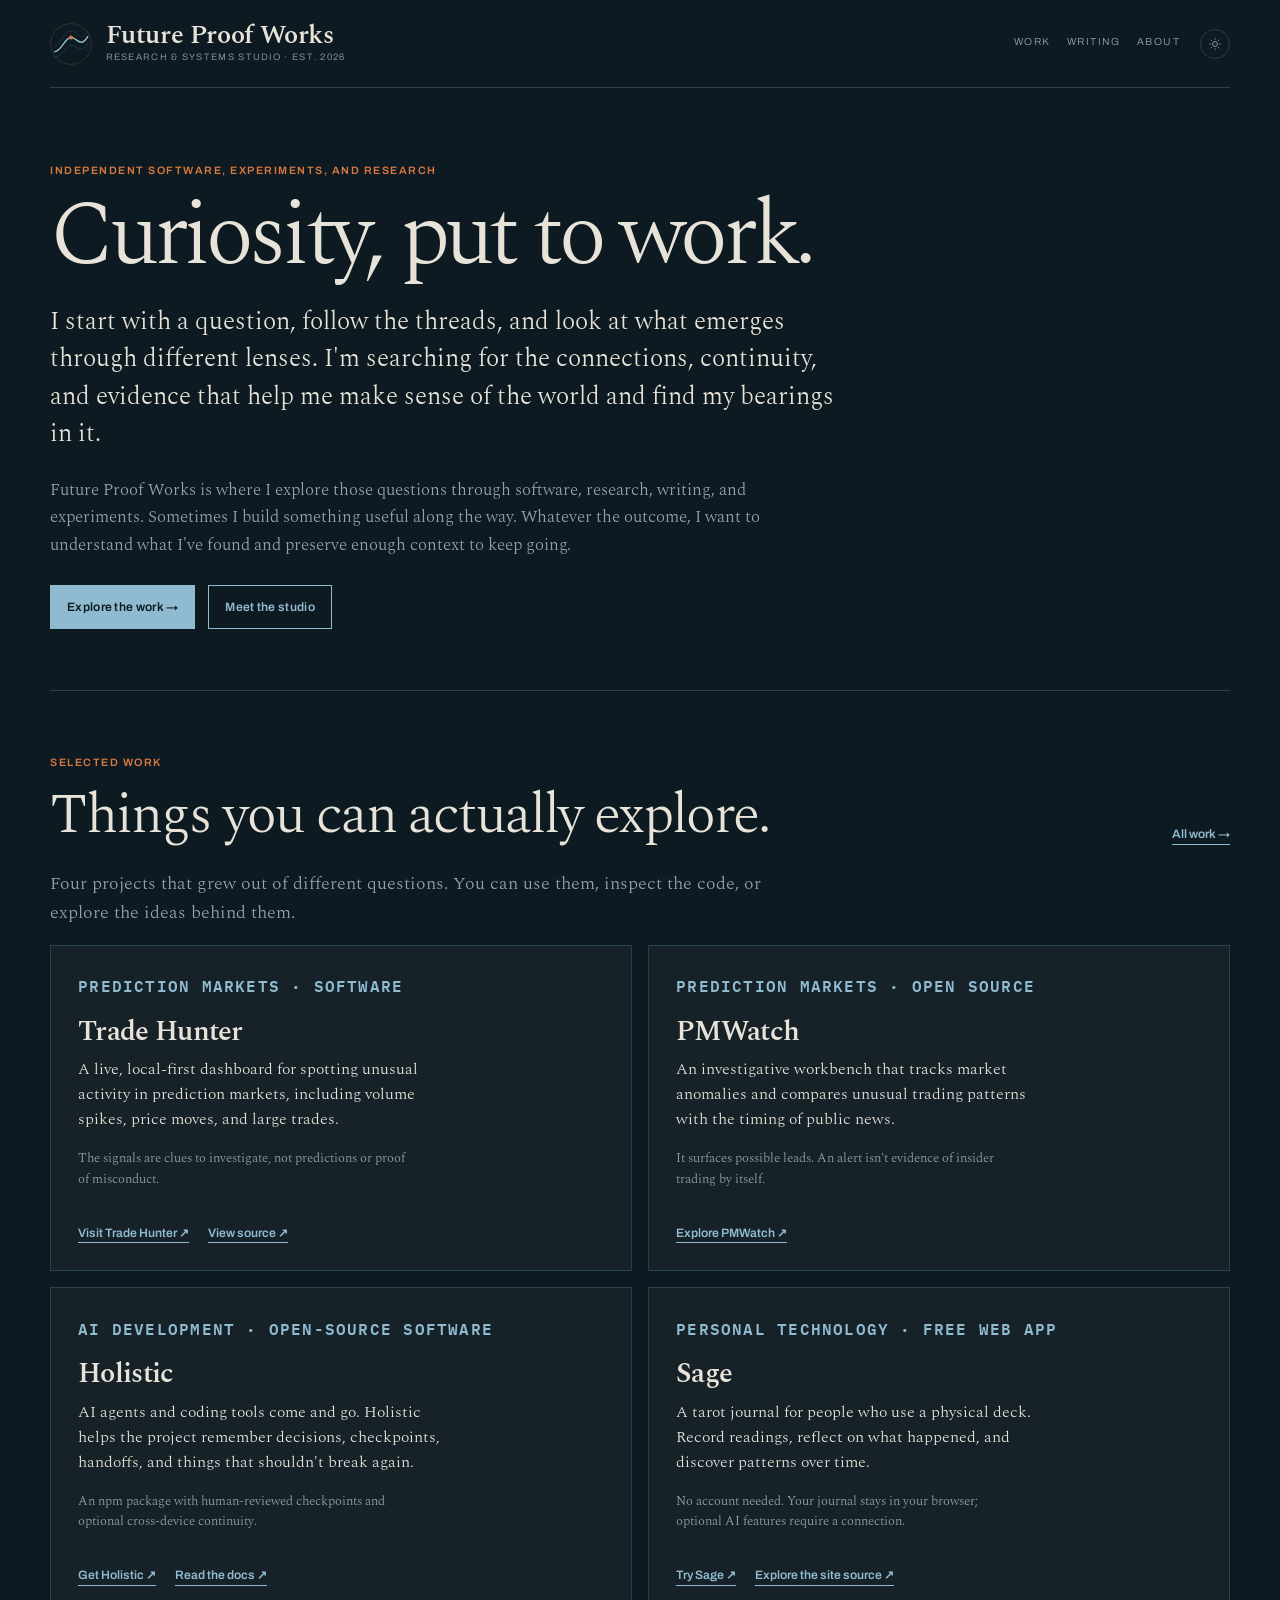
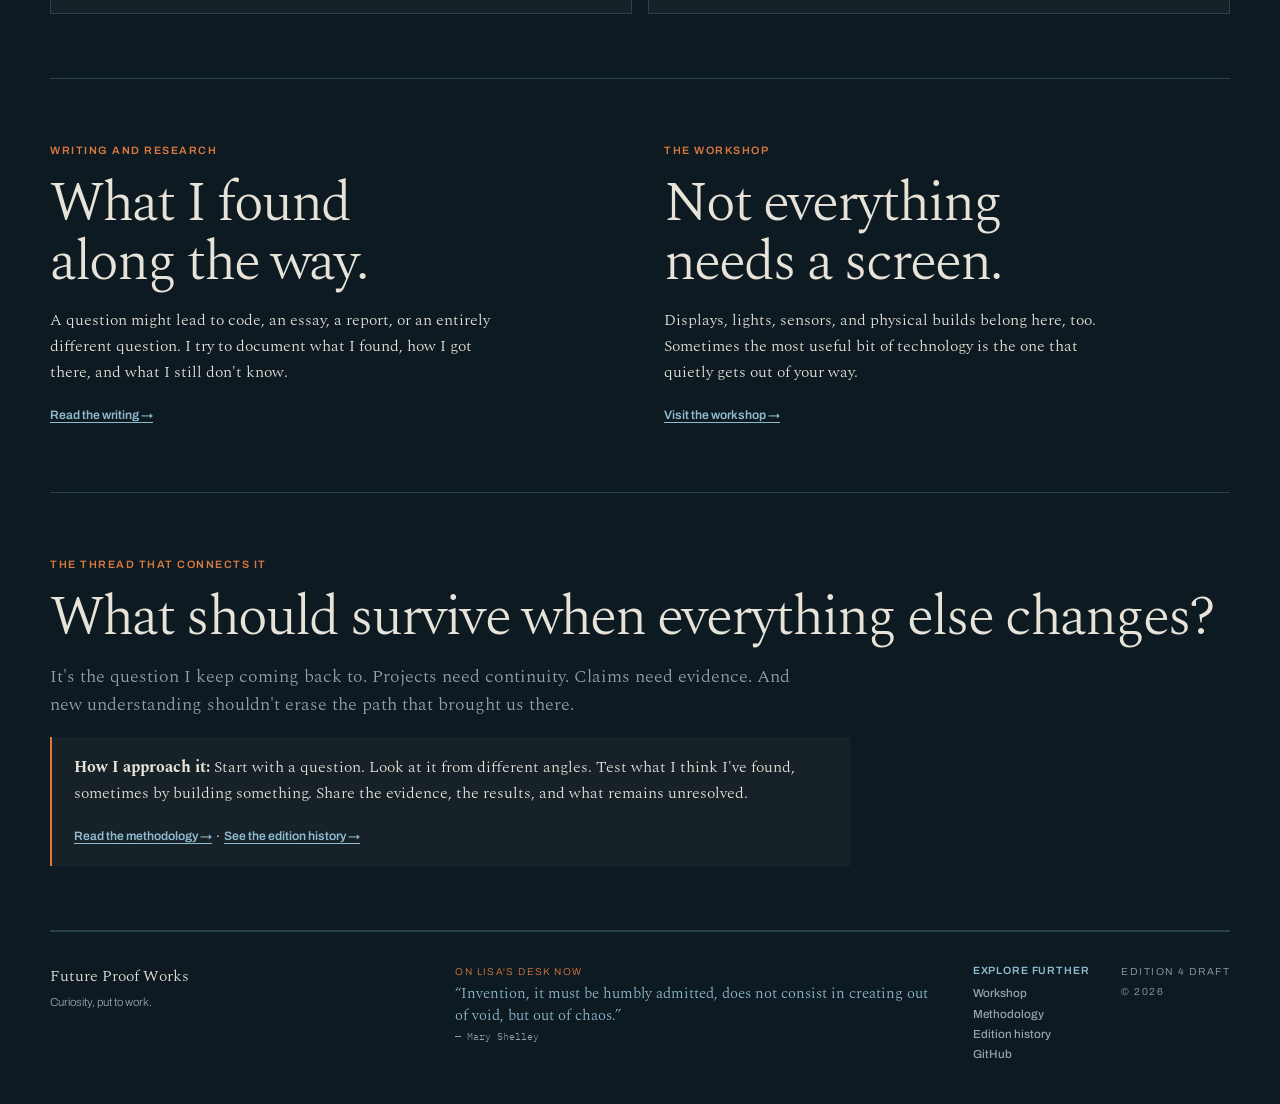
==== commit 785424e1: "Edition 4: align index.html copy with the studio's wayfinding voice" ====
--- a/index.html
+++ b/index.html
@@ -4,7 +4,7 @@
 <meta property="og:title" content="Independent software, research, and experiments"><meta property="og:description" content="Explore Future Proof Works: software and independent experiments by Lisa Fremlin Weiss, including Trade Hunter, PMWatch, Holistic, and Sage."><meta property="og:type" content="website"><meta property="og:url" content="https://futureproofworks.com/">
 <link rel="canonical" href="https://futureproofworks.com/"><meta charset="utf-8"><meta name="viewport" content="width=device-width, initial-scale=1"><meta name="theme-color" content="#F5F2EA" media="(prefers-color-scheme: light)"><meta name="theme-color" content="#0E1A21" media="(prefers-color-scheme: dark)"><link rel="icon" href="favicon.svg" type="image/svg+xml"><link rel="preconnect" href="https://fonts.googleapis.com"><link rel="preconnect" href="https://fonts.gstatic.com" crossorigin><link href="https://fonts.googleapis.com/css2?family=Archivo:wght@400;500;600;700&family=IBM+Plex+Mono:wght@400;500&family=Spectral:opsz,wght@7..72,300;7..72,600&display=swap" rel="stylesheet"><link rel="stylesheet" href="styles.css"><link rel="stylesheet" href="v3.css"><link rel="stylesheet" href="v4.css"><script>try{var t=localStorage.getItem("fpw-theme")||"dark";document.documentElement.setAttribute("data-theme",t)}catch(e){document.documentElement.setAttribute("data-theme","dark")}</script>
 </head><body><a class="skip-link" href="#main">Skip to content</a><header class="site-header"><a class="brand" href="index.html"><svg class="brand-mark" viewBox="0 0 64 64" aria-hidden="true"><circle class="ground" cx="32" cy="32" r="31"/><circle cx="32" cy="32" r="31" fill="none" stroke="currentColor" stroke-width="1" opacity=".18"/><path class="strata" d="M6 52 C 20 52, 24 34, 32 34 S 48 48, 58 30" fill="none" stroke-width="1"/><path class="strata" d="M6 36 C 16 36, 20 12, 32 12 S 44 32, 58 12" fill="none" stroke-width="1"/><path class="thread" d="M6 44 C 18 44, 22 22, 32 22 S 46 40, 58 20" fill="none" stroke-width="2.2"/><circle class="node" cx="32" cy="22" r="3"/></svg><span class="brand-text"><span class="brand-name">Future Proof Works</span><span class="brand-sub">Research &amp; systems studio · Est. 2026</span></span></a><div class="header-tools"><nav aria-label="Primary"><a href="investigations.html">Work</a><a href="publications.html">Writing</a><a href="about.html">About</a></nav><button class="theme-toggle" type="button" aria-label="Switch between light and dark"><svg class="moon" viewBox="0 0 24 24" fill="none" stroke="currentColor" stroke-width="1.6" aria-hidden="true"><path d="M20 14.5A8.5 8.5 0 0 1 9.5 4a8.5 8.5 0 1 0 10.5 10.5Z"/></svg><svg class="sun" viewBox="0 0 24 24" fill="none" stroke="currentColor" stroke-width="1.6" aria-hidden="true"><circle cx="12" cy="12" r="4.2"/><path d="M12 2v2.4M12 19.6V22M2 12h2.4M19.6 12H22M4.9 4.9l1.7 1.7M17.4 17.4l1.7 1.7M19.1 4.9l-1.7 1.7M6.6 17.4l-1.7 1.7"/></svg></button></div></header>
-<main id="main"><section class="v4-hero"><p class="v4-eyebrow">Independent software, experiments, and research</p><h1>Curiosity, put to work.</h1><p class="v4-lead">I start with a question, follow the threads, and look at what emerges through different lenses. I'm searching for the connections, continuity, and evidence that help me make sense of the world and find my bearings in it.</p><p class="v4-support">Future Proof Works is where I collect the results: useful software, research projects, writing, and experiments that explore how systems work, what gets lost, and what ought to survive change.</p><div class="v4-actions"><a class="v4-button" href="#selected-work">Explore the work →</a><a class="v4-button v4-button-secondary" href="about.html">Meet the studio</a></div></section>
-<section class="v4-section" id="selected-work"><div class="v4-section-heading"><div><p class="v4-eyebrow">Selected work</p><h2>Things you can actually explore.</h2></div><a class="v4-inline-link" href="investigations.html">All work →</a></div><p class="v4-intro">Four projects, four different kinds of questions. Some are tools you can run; one is a web app you can use right now. Each links to the real thing.</p><div class="v4-grid"><article class="v4-card" id="trade-hunter"><p class="v4-label">Prediction markets · Software</p><h3><a href="https://tradehunter.site/">Trade Hunter</a></h3><p>A live, local-first dashboard for spotting unusual activity in prediction markets, including volume spikes, price moves, and large trades.</p><p class="v4-small">The signals are clues to investigate, not predictions or proof of misconduct.</p><div class="v4-links"><a href="https://tradehunter.site/">Visit Trade Hunter ↗</a><a href="https://github.com/lweiss01/trade-hunter">View source ↗</a></div></article><article class="v4-card" id="pmwatch"><p class="v4-label">Prediction markets · Open source</p><h3><a href="https://github.com/lweiss01/pmwatch">PMWatch</a></h3><p>An investigative workbench that tracks market anomalies and compares unusual trading patterns with the timing of public news.</p><p class="v4-small">It surfaces possible leads. An alert isn't evidence of insider trading by itself.</p><div class="v4-links"><a href="https://github.com/lweiss01/pmwatch">Explore PMWatch ↗</a></div></article><article class="v4-card" id="holistic"><p class="v4-label">AI development · Open-source software</p><h3><a href="https://www.npmjs.com/package/holistic">Holistic</a></h3><p>AI agents and coding tools come and go. Holistic helps the project remember decisions, checkpoints, handoffs, and things that shouldn't break again.</p><p class="v4-small">An npm package with human-reviewed checkpoints and optional cross-device continuity.</p><div class="v4-links"><a href="https://www.npmjs.com/package/holistic">Get Holistic ↗</a><a href="https://github.com/lweiss01/holistic">Read the docs ↗</a></div></article><article class="v4-card" id="sage"><p class="v4-label">Personal technology · Free web app</p><h3><a href="https://sagetarot.app/">Sage</a></h3><p>A tarot journal for people who use a physical deck. Record readings, reflect on what happened, and discover patterns over time.</p><p class="v4-small">No account needed. Your journal stays in your browser; optional AI features require a connection.</p><div class="v4-links"><a href="https://sagetarot.app/">Try Sage ↗</a><a href="https://github.com/lweiss01/sagetarot.app-site">Explore the site source ↗</a></div></article></div></section>
-<section class="v4-section"><div class="v4-split"><div><p class="v4-eyebrow">Writing and research</p><h2>What I found along the way.</h2><p>Some questions turn into code. Others turn into essays, reports, or a new question I wasn't expecting. I try to show the work, including what I don't know yet.</p><a class="v4-inline-link" href="publications.html">Read the writing →</a></div><div><p class="v4-eyebrow">The workshop</p><h2>Not everything needs a screen.</h2><p>Displays, lights, sensors, and physical builds belong here, too. Sometimes the most useful bit of technology is the one that quietly gets out of your way.</p><a class="v4-inline-link" href="workshop.html">Visit the workshop →</a></div></div></section>
-<section class="v4-section"><p class="v4-eyebrow">The thread that connects it</p><h2>What should survive when everything else changes?</h2><p class="v4-intro">That's the question behind a surprising amount of this work. Projects need continuity, research needs provenance, and new ideas should be able to grow without erasing what came before.</p><div class="v4-note"><p><strong>How I approach it:</strong> Ask a question. Investigate it. Build something to test the idea. Publish what happened, including the parts that didn't work.</p><p><a class="v4-inline-link" href="methodology.html">Read the methodology →</a> <span aria-hidden="true"> · </span> <a class="v4-inline-link" href="editions.html">See the edition history →</a></p></div></section></main><footer class="site-footer"><div><p class="footer-brand">Future Proof Works</p><p>Curiosity, put to work.</p></div><div class="desk-note"><p class="desk-label">On Lisa's desk now</p><p class="desk-quote">“Invention, it must be humbly admitted, does not consist in creating out of void, but out of chaos.”</p><p class="desk-attribution">— Mary Shelley</p></div><div class="footer-links" aria-label="More from the studio"><span class="footer-heading">Explore further</span><a href="workshop.html">Workshop</a><a href="methodology.html">Methodology</a><a href="editions.html">Edition history</a><a href="https://github.com/lweiss01">GitHub</a></div><div class="footer-version"><p>Edition 4 draft</p><p>© <span id="year"></span></p></div></footer><script src="script.js"></script><script type="application/ld+json">{"@context":"https://schema.org","@type":"Organization","name":"Future Proof Works","url":"https://futureproofworks.com/","founder":{"@type":"Person","name":"Lisa Fremlin Weiss"},"description":"An independent studio building and investigating software, research tools, publishing, and physical experiments."}</script></body></html>+<main id="main"><section class="v4-hero"><p class="v4-eyebrow">Independent software, experiments, and research</p><h1>Curiosity, put to work.</h1><p class="v4-lead">I start with a question, follow the threads, and look at what emerges through different lenses. I'm searching for the connections, continuity, and evidence that help me make sense of the world and find my bearings in it.</p><p class="v4-support">Future Proof Works is where I explore those questions through software, research, writing, and experiments. Sometimes I build something useful along the way. Whatever the outcome, I want to understand what I've found and preserve enough context to keep going.</p><div class="v4-actions"><a class="v4-button" href="#selected-work">Explore the work →</a><a class="v4-button v4-button-secondary" href="about.html">Meet the studio</a></div></section>
+<section class="v4-section" id="selected-work"><div class="v4-section-heading"><div><p class="v4-eyebrow">Selected work</p><h2>Things you can actually explore.</h2></div><a class="v4-inline-link" href="investigations.html">All work →</a></div><p class="v4-intro">Four projects that grew out of different questions. You can use them, inspect the code, or explore the ideas behind them.</p><div class="v4-grid"><article class="v4-card" id="trade-hunter"><p class="v4-label">Prediction markets · Software</p><h3><a href="https://tradehunter.site/">Trade Hunter</a></h3><p>A live, local-first dashboard for spotting unusual activity in prediction markets, including volume spikes, price moves, and large trades.</p><p class="v4-small">The signals are clues to investigate, not predictions or proof of misconduct.</p><div class="v4-links"><a href="https://tradehunter.site/">Visit Trade Hunter ↗</a><a href="https://github.com/lweiss01/trade-hunter">View source ↗</a></div></article><article class="v4-card" id="pmwatch"><p class="v4-label">Prediction markets · Open source</p><h3><a href="https://github.com/lweiss01/pmwatch">PMWatch</a></h3><p>An investigative workbench that tracks market anomalies and compares unusual trading patterns with the timing of public news.</p><p class="v4-small">It surfaces possible leads. An alert isn't evidence of insider trading by itself.</p><div class="v4-links"><a href="https://github.com/lweiss01/pmwatch">Explore PMWatch ↗</a></div></article><article class="v4-card" id="holistic"><p class="v4-label">AI development · Open-source software</p><h3><a href="https://www.npmjs.com/package/holistic">Holistic</a></h3><p>AI agents and coding tools come and go. Holistic helps the project remember decisions, checkpoints, handoffs, and things that shouldn't break again.</p><p class="v4-small">An npm package with human-reviewed checkpoints and optional cross-device continuity.</p><div class="v4-links"><a href="https://www.npmjs.com/package/holistic">Get Holistic ↗</a><a href="https://github.com/lweiss01/holistic">Read the docs ↗</a></div></article><article class="v4-card" id="sage"><p class="v4-label">Personal technology · Free web app</p><h3><a href="https://sagetarot.app/">Sage</a></h3><p>A tarot journal for people who use a physical deck. Record readings, reflect on what happened, and discover patterns over time.</p><p class="v4-small">No account needed. Your journal stays in your browser; optional AI features require a connection.</p><div class="v4-links"><a href="https://sagetarot.app/">Try Sage ↗</a><a href="https://github.com/lweiss01/sagetarot.app-site">Explore the site source ↗</a></div></article></div></section>
+<section class="v4-section"><div class="v4-split"><div><p class="v4-eyebrow">Writing and research</p><h2>What I found along the way.</h2><p>A question might lead to code, an essay, a report, or an entirely different question. I try to document what I found, how I got there, and what I still don't know.</p><a class="v4-inline-link" href="publications.html">Read the writing →</a></div><div><p class="v4-eyebrow">The workshop</p><h2>Not everything needs a screen.</h2><p>Displays, lights, sensors, and physical builds belong here, too. Sometimes the most useful bit of technology is the one that quietly gets out of your way.</p><a class="v4-inline-link" href="workshop.html">Visit the workshop →</a></div></div></section>
+<section class="v4-section"><p class="v4-eyebrow">The thread that connects it</p><h2>What should survive when everything else changes?</h2><p class="v4-intro">It's the question I keep coming back to. Projects need continuity. Claims need evidence. And new understanding shouldn't erase the path that brought us there.</p><div class="v4-note"><p><strong>How I approach it:</strong> Start with a question. Look at it from different angles. Test what I think I've found, sometimes by building something. Share the evidence, the results, and what remains unresolved.</p><p><a class="v4-inline-link" href="methodology.html">Read the methodology →</a> <span aria-hidden="true"> · </span> <a class="v4-inline-link" href="editions.html">See the edition history →</a></p></div></section></main><footer class="site-footer"><div><p class="footer-brand">Future Proof Works</p><p>Curiosity, put to work.</p></div><div class="desk-note"><p class="desk-label">On Lisa's desk now</p><p class="desk-quote">“Invention, it must be humbly admitted, does not consist in creating out of void, but out of chaos.”</p><p class="desk-attribution">— Mary Shelley</p></div><div class="footer-links" aria-label="More from the studio"><span class="footer-heading">Explore further</span><a href="workshop.html">Workshop</a><a href="methodology.html">Methodology</a><a href="editions.html">Edition history</a><a href="https://github.com/lweiss01">GitHub</a></div><div class="footer-version"><p>Edition 4 draft</p><p>© <span id="year"></span></p></div></footer><script src="script.js"></script><script type="application/ld+json">{"@context":"https://schema.org","@type":"Organization","name":"Future Proof Works","url":"https://futureproofworks.com/","founder":{"@type":"Person","name":"Lisa Fremlin Weiss"},"description":"An independent studio building and investigating software, research tools, publishing, and physical experiments."}</script></body></html>
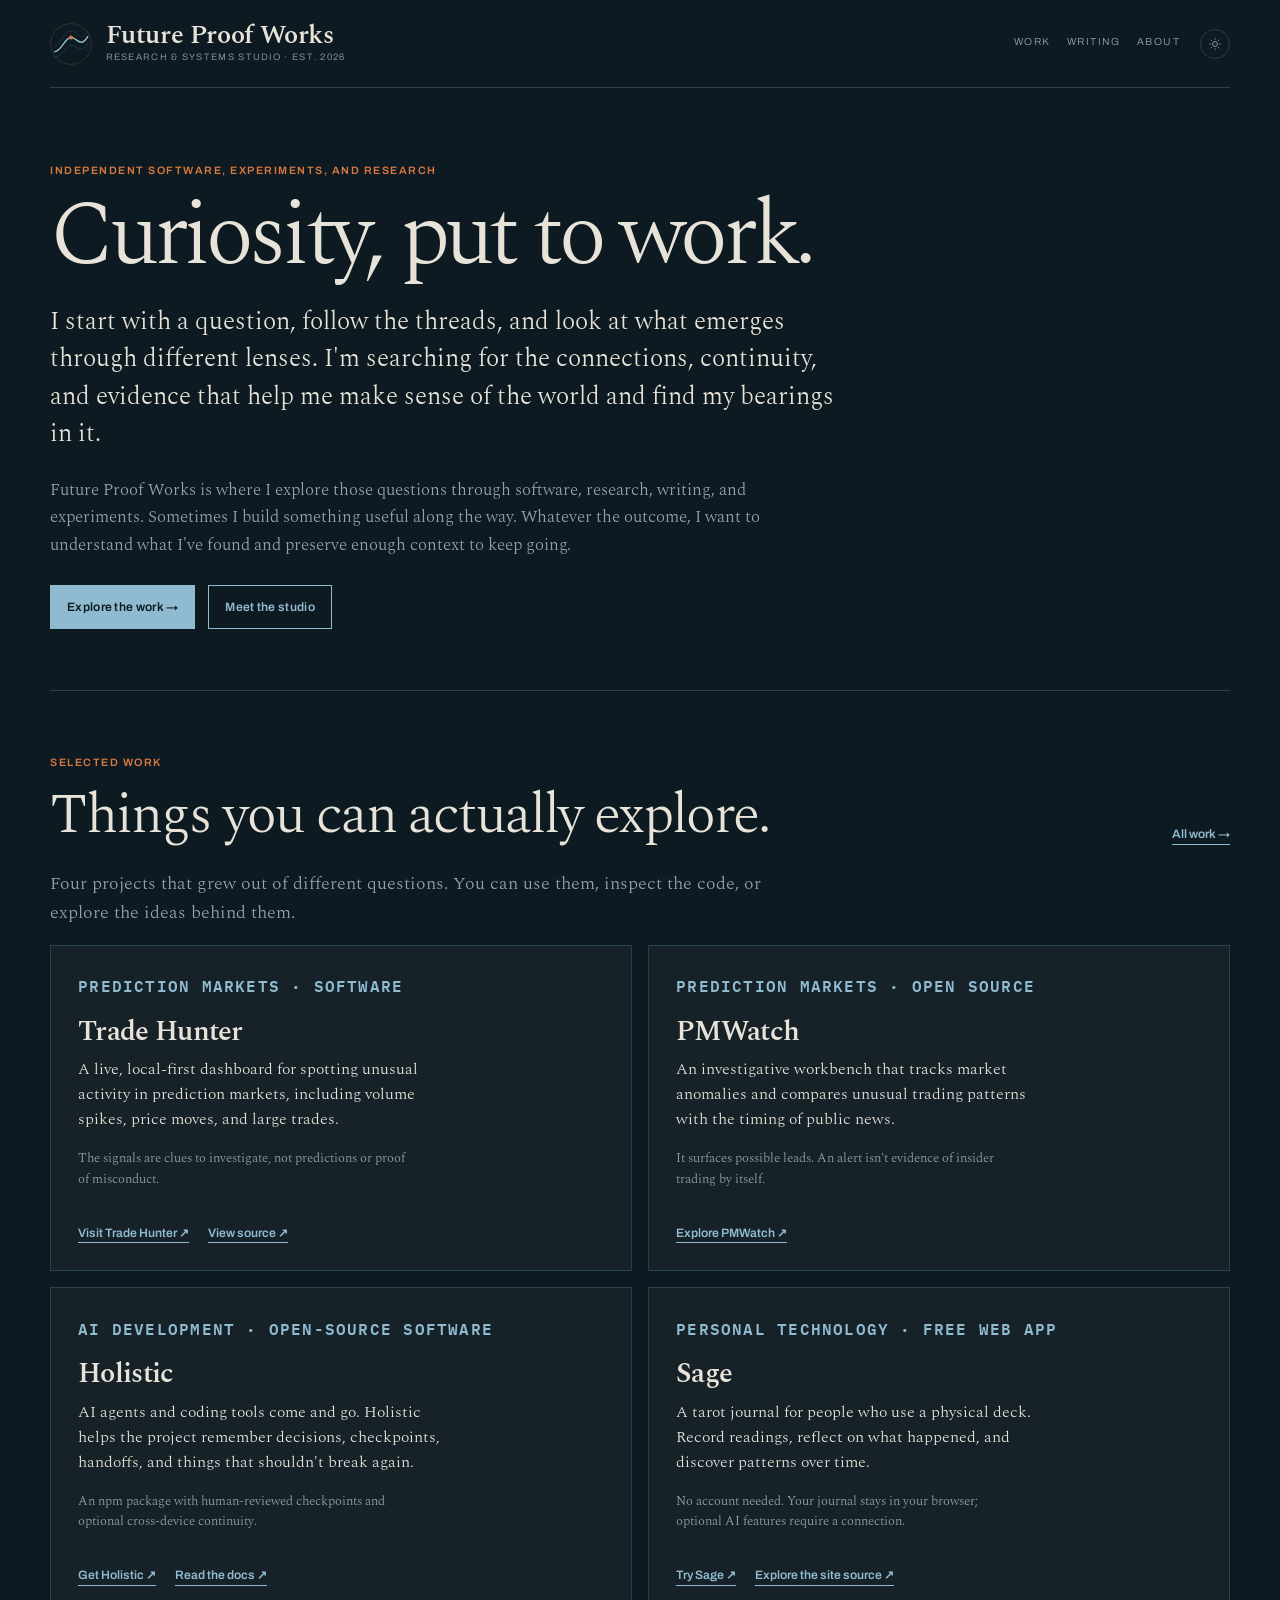
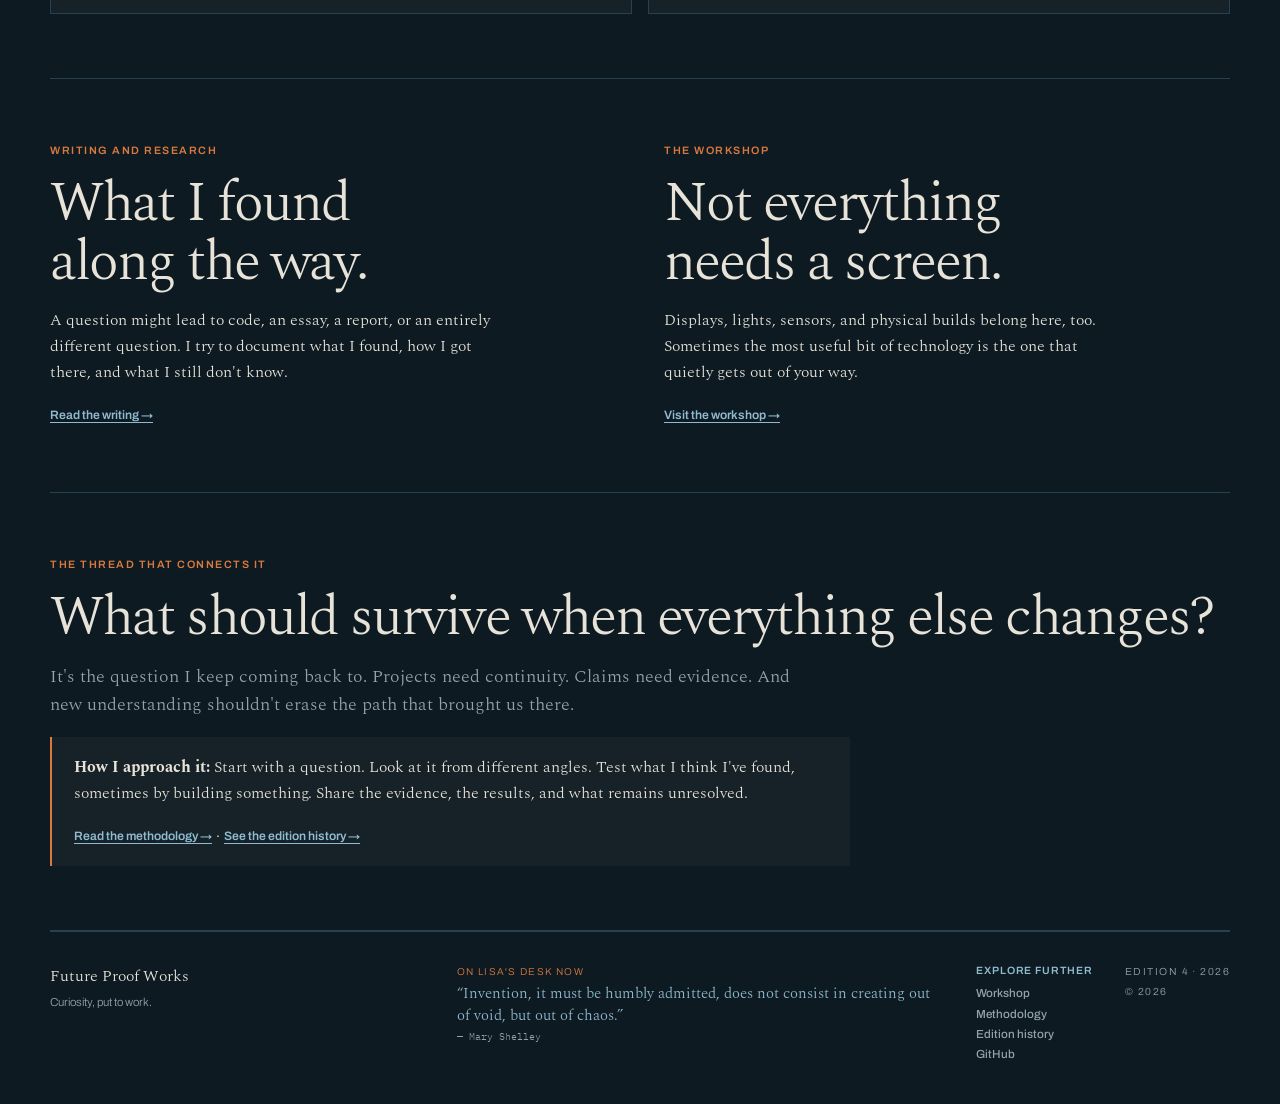
==== commit 999bbf49: "Release prep: replace Edition 4 draft footer label" ====
--- a/index.html
+++ b/index.html
@@ -7,4 +7,4 @@
 <main id="main"><section class="v4-hero"><p class="v4-eyebrow">Independent software, experiments, and research</p><h1>Curiosity, put to work.</h1><p class="v4-lead">I start with a question, follow the threads, and look at what emerges through different lenses. I'm searching for the connections, continuity, and evidence that help me make sense of the world and find my bearings in it.</p><p class="v4-support">Future Proof Works is where I explore those questions through software, research, writing, and experiments. Sometimes I build something useful along the way. Whatever the outcome, I want to understand what I've found and preserve enough context to keep going.</p><div class="v4-actions"><a class="v4-button" href="#selected-work">Explore the work →</a><a class="v4-button v4-button-secondary" href="about.html">Meet the studio</a></div></section>
 <section class="v4-section" id="selected-work"><div class="v4-section-heading"><div><p class="v4-eyebrow">Selected work</p><h2>Things you can actually explore.</h2></div><a class="v4-inline-link" href="investigations.html">All work →</a></div><p class="v4-intro">Four projects that grew out of different questions. You can use them, inspect the code, or explore the ideas behind them.</p><div class="v4-grid"><article class="v4-card" id="trade-hunter"><p class="v4-label">Prediction markets · Software</p><h3><a href="https://tradehunter.site/">Trade Hunter</a></h3><p>A live, local-first dashboard for spotting unusual activity in prediction markets, including volume spikes, price moves, and large trades.</p><p class="v4-small">The signals are clues to investigate, not predictions or proof of misconduct.</p><div class="v4-links"><a href="https://tradehunter.site/">Visit Trade Hunter ↗</a><a href="https://github.com/lweiss01/trade-hunter">View source ↗</a></div></article><article class="v4-card" id="pmwatch"><p class="v4-label">Prediction markets · Open source</p><h3><a href="https://github.com/lweiss01/pmwatch">PMWatch</a></h3><p>An investigative workbench that tracks market anomalies and compares unusual trading patterns with the timing of public news.</p><p class="v4-small">It surfaces possible leads. An alert isn't evidence of insider trading by itself.</p><div class="v4-links"><a href="https://github.com/lweiss01/pmwatch">Explore PMWatch ↗</a></div></article><article class="v4-card" id="holistic"><p class="v4-label">AI development · Open-source software</p><h3><a href="https://www.npmjs.com/package/holistic">Holistic</a></h3><p>AI agents and coding tools come and go. Holistic helps the project remember decisions, checkpoints, handoffs, and things that shouldn't break again.</p><p class="v4-small">An npm package with human-reviewed checkpoints and optional cross-device continuity.</p><div class="v4-links"><a href="https://www.npmjs.com/package/holistic">Get Holistic ↗</a><a href="https://github.com/lweiss01/holistic">Read the docs ↗</a></div></article><article class="v4-card" id="sage"><p class="v4-label">Personal technology · Free web app</p><h3><a href="https://sagetarot.app/">Sage</a></h3><p>A tarot journal for people who use a physical deck. Record readings, reflect on what happened, and discover patterns over time.</p><p class="v4-small">No account needed. Your journal stays in your browser; optional AI features require a connection.</p><div class="v4-links"><a href="https://sagetarot.app/">Try Sage ↗</a><a href="https://github.com/lweiss01/sagetarot.app-site">Explore the site source ↗</a></div></article></div></section>
 <section class="v4-section"><div class="v4-split"><div><p class="v4-eyebrow">Writing and research</p><h2>What I found along the way.</h2><p>A question might lead to code, an essay, a report, or an entirely different question. I try to document what I found, how I got there, and what I still don't know.</p><a class="v4-inline-link" href="publications.html">Read the writing →</a></div><div><p class="v4-eyebrow">The workshop</p><h2>Not everything needs a screen.</h2><p>Displays, lights, sensors, and physical builds belong here, too. Sometimes the most useful bit of technology is the one that quietly gets out of your way.</p><a class="v4-inline-link" href="workshop.html">Visit the workshop →</a></div></div></section>
-<section class="v4-section"><p class="v4-eyebrow">The thread that connects it</p><h2>What should survive when everything else changes?</h2><p class="v4-intro">It's the question I keep coming back to. Projects need continuity. Claims need evidence. And new understanding shouldn't erase the path that brought us there.</p><div class="v4-note"><p><strong>How I approach it:</strong> Start with a question. Look at it from different angles. Test what I think I've found, sometimes by building something. Share the evidence, the results, and what remains unresolved.</p><p><a class="v4-inline-link" href="methodology.html">Read the methodology →</a> <span aria-hidden="true"> · </span> <a class="v4-inline-link" href="editions.html">See the edition history →</a></p></div></section></main><footer class="site-footer"><div><p class="footer-brand">Future Proof Works</p><p>Curiosity, put to work.</p></div><div class="desk-note"><p class="desk-label">On Lisa's desk now</p><p class="desk-quote">“Invention, it must be humbly admitted, does not consist in creating out of void, but out of chaos.”</p><p class="desk-attribution">— Mary Shelley</p></div><div class="footer-links" aria-label="More from the studio"><span class="footer-heading">Explore further</span><a href="workshop.html">Workshop</a><a href="methodology.html">Methodology</a><a href="editions.html">Edition history</a><a href="https://github.com/lweiss01">GitHub</a></div><div class="footer-version"><p>Edition 4 draft</p><p>© <span id="year"></span></p></div></footer><script src="script.js"></script><script type="application/ld+json">{"@context":"https://schema.org","@type":"Organization","name":"Future Proof Works","url":"https://futureproofworks.com/","founder":{"@type":"Person","name":"Lisa Fremlin Weiss"},"description":"An independent studio building and investigating software, research tools, publishing, and physical experiments."}</script></body></html>+<section class="v4-section"><p class="v4-eyebrow">The thread that connects it</p><h2>What should survive when everything else changes?</h2><p class="v4-intro">It's the question I keep coming back to. Projects need continuity. Claims need evidence. And new understanding shouldn't erase the path that brought us there.</p><div class="v4-note"><p><strong>How I approach it:</strong> Start with a question. Look at it from different angles. Test what I think I've found, sometimes by building something. Share the evidence, the results, and what remains unresolved.</p><p><a class="v4-inline-link" href="methodology.html">Read the methodology →</a> <span aria-hidden="true"> · </span> <a class="v4-inline-link" href="editions.html">See the edition history →</a></p></div></section></main><footer class="site-footer"><div><p class="footer-brand">Future Proof Works</p><p>Curiosity, put to work.</p></div><div class="desk-note"><p class="desk-label">On Lisa's desk now</p><p class="desk-quote">“Invention, it must be humbly admitted, does not consist in creating out of void, but out of chaos.”</p><p class="desk-attribution">— Mary Shelley</p></div><div class="footer-links" aria-label="More from the studio"><span class="footer-heading">Explore further</span><a href="workshop.html">Workshop</a><a href="methodology.html">Methodology</a><a href="editions.html">Edition history</a><a href="https://github.com/lweiss01">GitHub</a></div><div class="footer-version"><p>Edition 4 · 2026</p><p>© <span id="year"></span></p></div></footer><script src="script.js"></script><script type="application/ld+json">{"@context":"https://schema.org","@type":"Organization","name":"Future Proof Works","url":"https://futureproofworks.com/","founder":{"@type":"Person","name":"Lisa Fremlin Weiss"},"description":"An independent studio building and investigating software, research tools, publishing, and physical experiments."}</script></body></html>
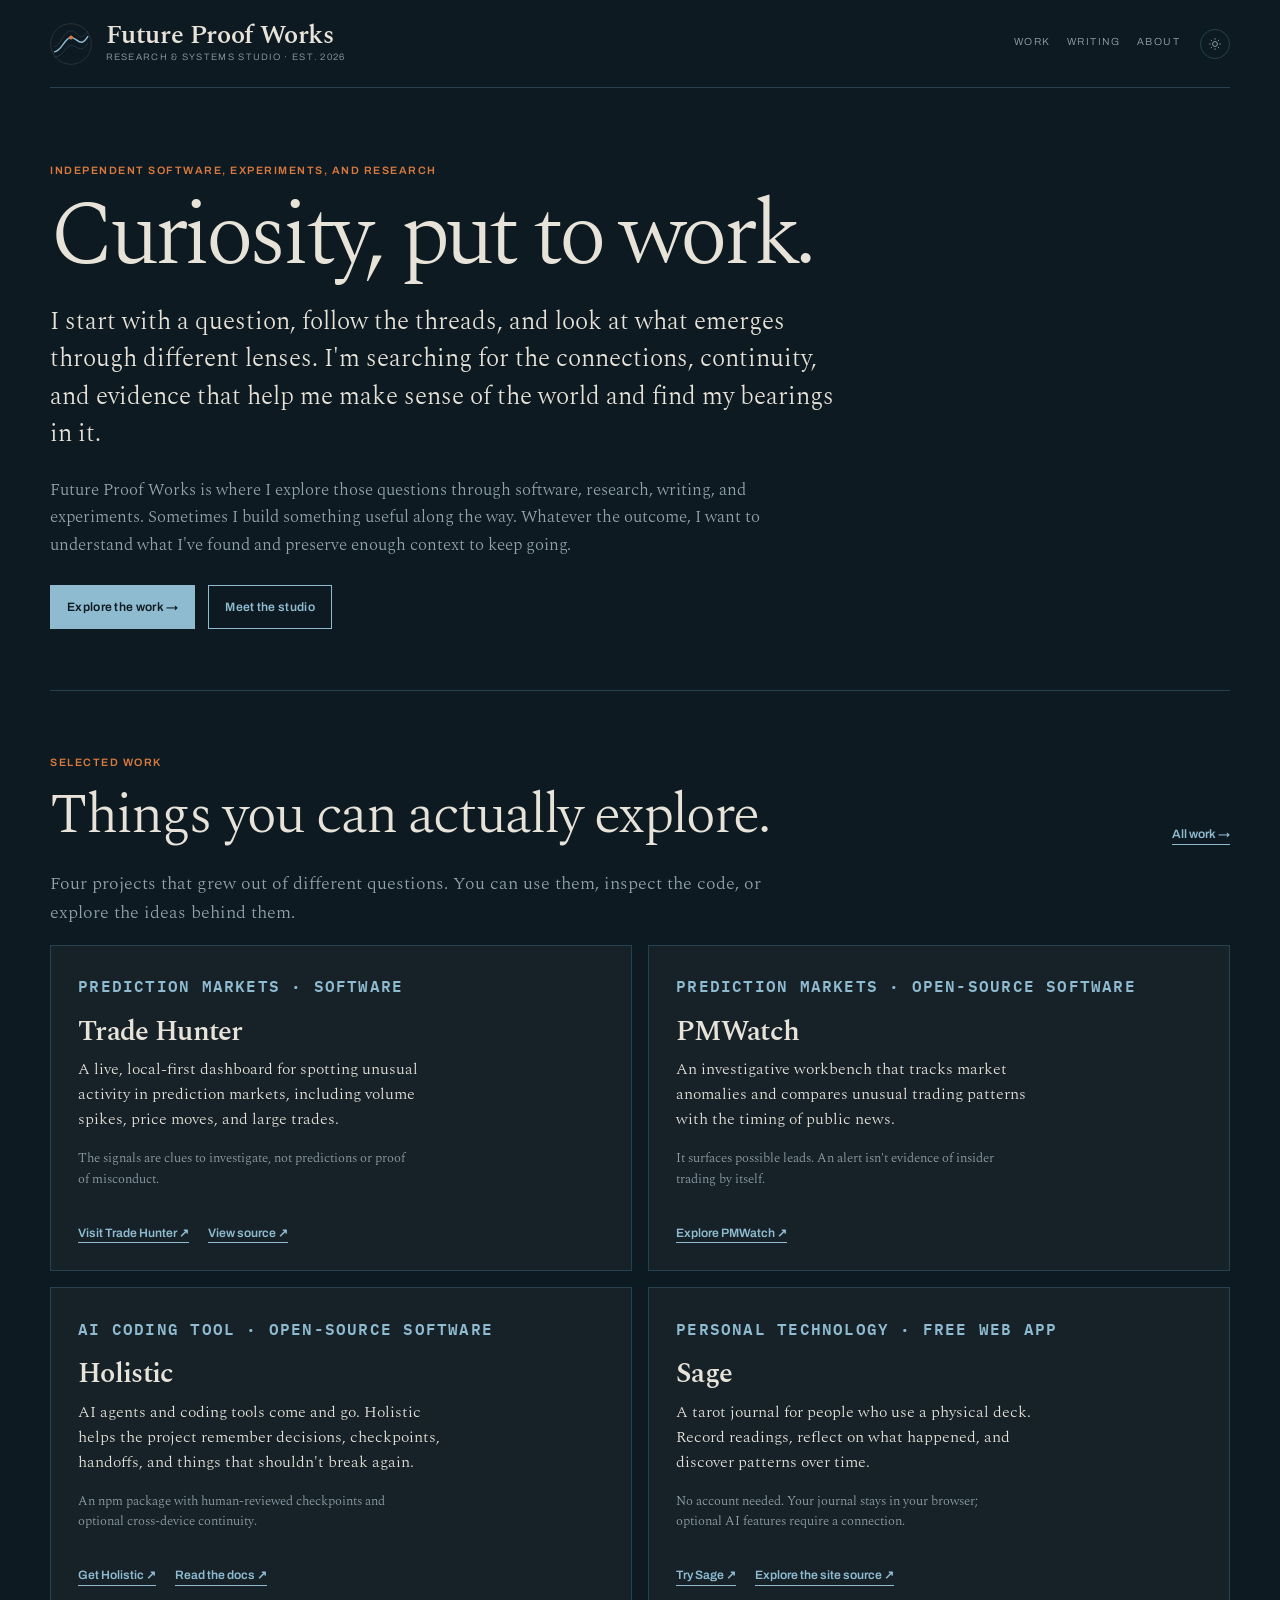
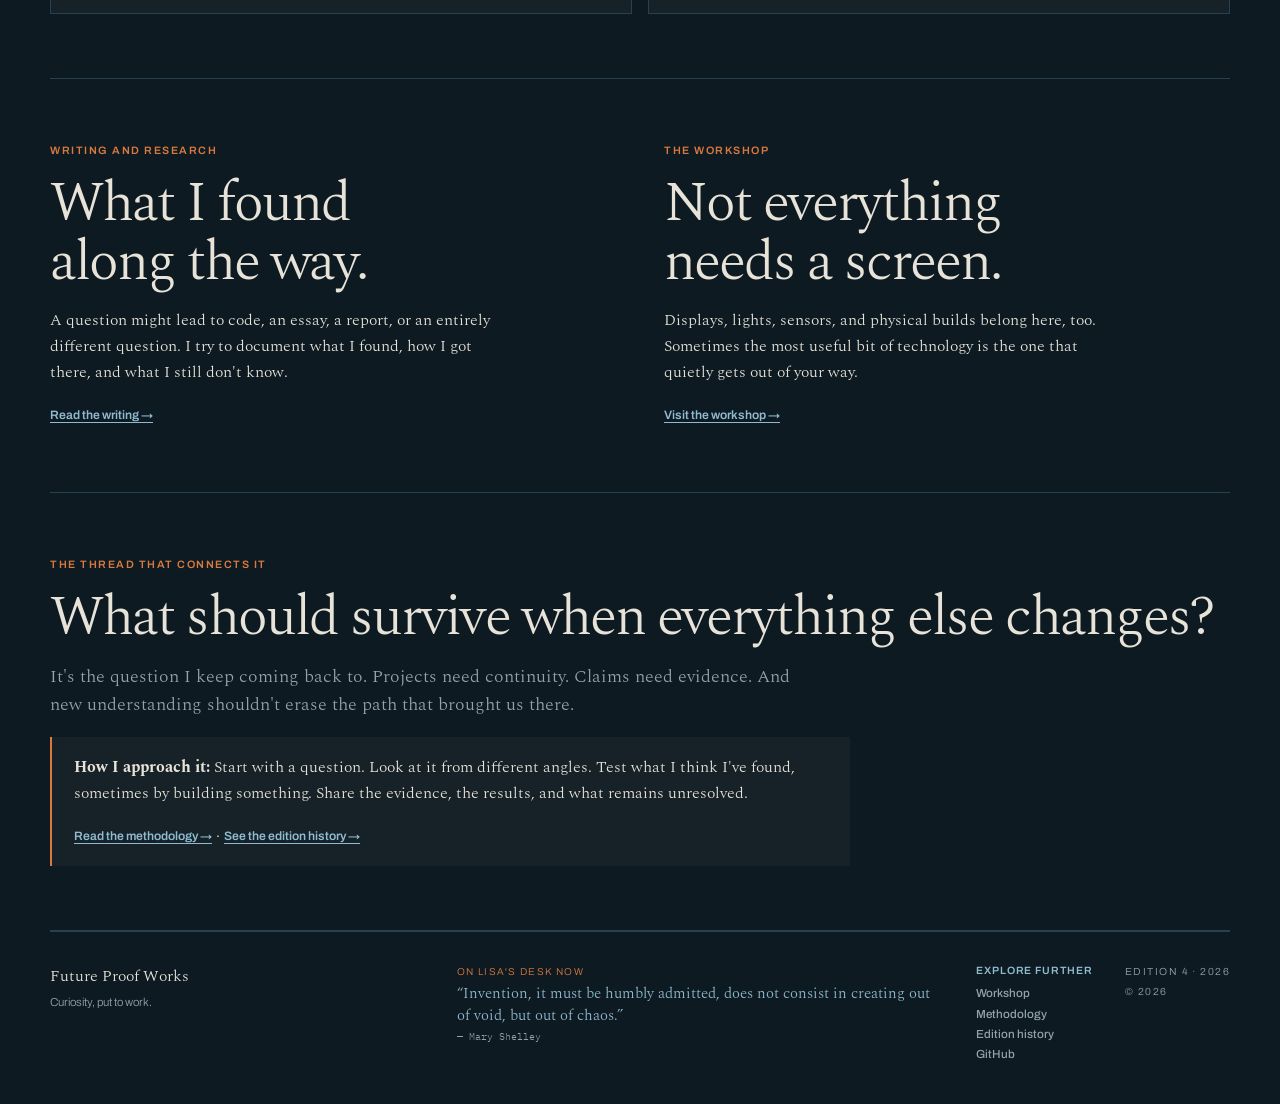
==== commit 0f660084: "Align PMWatch and Holistic labels across site pages" ====
--- a/index.html
+++ b/index.html
@@ -5,6 +5,6 @@
 <link rel="canonical" href="https://futureproofworks.com/"><meta charset="utf-8"><meta name="viewport" content="width=device-width, initial-scale=1"><meta name="theme-color" content="#F5F2EA" media="(prefers-color-scheme: light)"><meta name="theme-color" content="#0E1A21" media="(prefers-color-scheme: dark)"><link rel="icon" href="favicon.svg" type="image/svg+xml"><link rel="preconnect" href="https://fonts.googleapis.com"><link rel="preconnect" href="https://fonts.gstatic.com" crossorigin><link href="https://fonts.googleapis.com/css2?family=Archivo:wght@400;500;600;700&family=IBM+Plex+Mono:wght@400;500&family=Spectral:opsz,wght@7..72,300;7..72,600&display=swap" rel="stylesheet"><link rel="stylesheet" href="styles.css"><link rel="stylesheet" href="v3.css"><link rel="stylesheet" href="v4.css"><script>try{var t=localStorage.getItem("fpw-theme")||"dark";document.documentElement.setAttribute("data-theme",t)}catch(e){document.documentElement.setAttribute("data-theme","dark")}</script>
 </head><body><a class="skip-link" href="#main">Skip to content</a><header class="site-header"><a class="brand" href="index.html"><svg class="brand-mark" viewBox="0 0 64 64" aria-hidden="true"><circle class="ground" cx="32" cy="32" r="31"/><circle cx="32" cy="32" r="31" fill="none" stroke="currentColor" stroke-width="1" opacity=".18"/><path class="strata" d="M6 52 C 20 52, 24 34, 32 34 S 48 48, 58 30" fill="none" stroke-width="1"/><path class="strata" d="M6 36 C 16 36, 20 12, 32 12 S 44 32, 58 12" fill="none" stroke-width="1"/><path class="thread" d="M6 44 C 18 44, 22 22, 32 22 S 46 40, 58 20" fill="none" stroke-width="2.2"/><circle class="node" cx="32" cy="22" r="3"/></svg><span class="brand-text"><span class="brand-name">Future Proof Works</span><span class="brand-sub">Research &amp; systems studio · Est. 2026</span></span></a><div class="header-tools"><nav aria-label="Primary"><a href="investigations.html">Work</a><a href="publications.html">Writing</a><a href="about.html">About</a></nav><button class="theme-toggle" type="button" aria-label="Switch between light and dark"><svg class="moon" viewBox="0 0 24 24" fill="none" stroke="currentColor" stroke-width="1.6" aria-hidden="true"><path d="M20 14.5A8.5 8.5 0 0 1 9.5 4a8.5 8.5 0 1 0 10.5 10.5Z"/></svg><svg class="sun" viewBox="0 0 24 24" fill="none" stroke="currentColor" stroke-width="1.6" aria-hidden="true"><circle cx="12" cy="12" r="4.2"/><path d="M12 2v2.4M12 19.6V22M2 12h2.4M19.6 12H22M4.9 4.9l1.7 1.7M17.4 17.4l1.7 1.7M19.1 4.9l-1.7 1.7M6.6 17.4l-1.7 1.7"/></svg></button></div></header>
 <main id="main"><section class="v4-hero"><p class="v4-eyebrow">Independent software, experiments, and research</p><h1>Curiosity, put to work.</h1><p class="v4-lead">I start with a question, follow the threads, and look at what emerges through different lenses. I'm searching for the connections, continuity, and evidence that help me make sense of the world and find my bearings in it.</p><p class="v4-support">Future Proof Works is where I explore those questions through software, research, writing, and experiments. Sometimes I build something useful along the way. Whatever the outcome, I want to understand what I've found and preserve enough context to keep going.</p><div class="v4-actions"><a class="v4-button" href="#selected-work">Explore the work →</a><a class="v4-button v4-button-secondary" href="about.html">Meet the studio</a></div></section>
-<section class="v4-section" id="selected-work"><div class="v4-section-heading"><div><p class="v4-eyebrow">Selected work</p><h2>Things you can actually explore.</h2></div><a class="v4-inline-link" href="investigations.html">All work →</a></div><p class="v4-intro">Four projects that grew out of different questions. You can use them, inspect the code, or explore the ideas behind them.</p><div class="v4-grid"><article class="v4-card" id="trade-hunter"><p class="v4-label">Prediction markets · Software</p><h3><a href="https://tradehunter.site/">Trade Hunter</a></h3><p>A live, local-first dashboard for spotting unusual activity in prediction markets, including volume spikes, price moves, and large trades.</p><p class="v4-small">The signals are clues to investigate, not predictions or proof of misconduct.</p><div class="v4-links"><a href="https://tradehunter.site/">Visit Trade Hunter ↗</a><a href="https://github.com/lweiss01/trade-hunter">View source ↗</a></div></article><article class="v4-card" id="pmwatch"><p class="v4-label">Prediction markets · Open source</p><h3><a href="https://github.com/lweiss01/pmwatch">PMWatch</a></h3><p>An investigative workbench that tracks market anomalies and compares unusual trading patterns with the timing of public news.</p><p class="v4-small">It surfaces possible leads. An alert isn't evidence of insider trading by itself.</p><div class="v4-links"><a href="https://github.com/lweiss01/pmwatch">Explore PMWatch ↗</a></div></article><article class="v4-card" id="holistic"><p class="v4-label">AI development · Open-source software</p><h3><a href="https://www.npmjs.com/package/holistic">Holistic</a></h3><p>AI agents and coding tools come and go. Holistic helps the project remember decisions, checkpoints, handoffs, and things that shouldn't break again.</p><p class="v4-small">An npm package with human-reviewed checkpoints and optional cross-device continuity.</p><div class="v4-links"><a href="https://www.npmjs.com/package/holistic">Get Holistic ↗</a><a href="https://github.com/lweiss01/holistic">Read the docs ↗</a></div></article><article class="v4-card" id="sage"><p class="v4-label">Personal technology · Free web app</p><h3><a href="https://sagetarot.app/">Sage</a></h3><p>A tarot journal for people who use a physical deck. Record readings, reflect on what happened, and discover patterns over time.</p><p class="v4-small">No account needed. Your journal stays in your browser; optional AI features require a connection.</p><div class="v4-links"><a href="https://sagetarot.app/">Try Sage ↗</a><a href="https://github.com/lweiss01/sagetarot.app-site">Explore the site source ↗</a></div></article></div></section>
+<section class="v4-section" id="selected-work"><div class="v4-section-heading"><div><p class="v4-eyebrow">Selected work</p><h2>Things you can actually explore.</h2></div><a class="v4-inline-link" href="investigations.html">All work →</a></div><p class="v4-intro">Four projects that grew out of different questions. You can use them, inspect the code, or explore the ideas behind them.</p><div class="v4-grid"><article class="v4-card" id="trade-hunter"><p class="v4-label">Prediction markets · Software</p><h3><a href="https://tradehunter.site/">Trade Hunter</a></h3><p>A live, local-first dashboard for spotting unusual activity in prediction markets, including volume spikes, price moves, and large trades.</p><p class="v4-small">The signals are clues to investigate, not predictions or proof of misconduct.</p><div class="v4-links"><a href="https://tradehunter.site/">Visit Trade Hunter ↗</a><a href="https://github.com/lweiss01/trade-hunter">View source ↗</a></div></article><article class="v4-card" id="pmwatch"><p class="v4-label">Prediction Markets · Open-Source Software</p><h3><a href="https://github.com/lweiss01/pmwatch">PMWatch</a></h3><p>An investigative workbench that tracks market anomalies and compares unusual trading patterns with the timing of public news.</p><p class="v4-small">It surfaces possible leads. An alert isn't evidence of insider trading by itself.</p><div class="v4-links"><a href="https://github.com/lweiss01/pmwatch">Explore PMWatch ↗</a></div></article><article class="v4-card" id="holistic"><p class="v4-label">AI Coding Tool · Open-Source Software</p><h3><a href="https://www.npmjs.com/package/holistic">Holistic</a></h3><p>AI agents and coding tools come and go. Holistic helps the project remember decisions, checkpoints, handoffs, and things that shouldn't break again.</p><p class="v4-small">An npm package with human-reviewed checkpoints and optional cross-device continuity.</p><div class="v4-links"><a href="https://www.npmjs.com/package/holistic">Get Holistic ↗</a><a href="https://github.com/lweiss01/holistic">Read the docs ↗</a></div></article><article class="v4-card" id="sage"><p class="v4-label">Personal technology · Free web app</p><h3><a href="https://sagetarot.app/">Sage</a></h3><p>A tarot journal for people who use a physical deck. Record readings, reflect on what happened, and discover patterns over time.</p><p class="v4-small">No account needed. Your journal stays in your browser; optional AI features require a connection.</p><div class="v4-links"><a href="https://sagetarot.app/">Try Sage ↗</a><a href="https://github.com/lweiss01/sagetarot.app-site">Explore the site source ↗</a></div></article></div></section>
 <section class="v4-section"><div class="v4-split"><div><p class="v4-eyebrow">Writing and research</p><h2>What I found along the way.</h2><p>A question might lead to code, an essay, a report, or an entirely different question. I try to document what I found, how I got there, and what I still don't know.</p><a class="v4-inline-link" href="publications.html">Read the writing →</a></div><div><p class="v4-eyebrow">The workshop</p><h2>Not everything needs a screen.</h2><p>Displays, lights, sensors, and physical builds belong here, too. Sometimes the most useful bit of technology is the one that quietly gets out of your way.</p><a class="v4-inline-link" href="workshop.html">Visit the workshop →</a></div></div></section>
 <section class="v4-section"><p class="v4-eyebrow">The thread that connects it</p><h2>What should survive when everything else changes?</h2><p class="v4-intro">It's the question I keep coming back to. Projects need continuity. Claims need evidence. And new understanding shouldn't erase the path that brought us there.</p><div class="v4-note"><p><strong>How I approach it:</strong> Start with a question. Look at it from different angles. Test what I think I've found, sometimes by building something. Share the evidence, the results, and what remains unresolved.</p><p><a class="v4-inline-link" href="methodology.html">Read the methodology →</a> <span aria-hidden="true"> · </span> <a class="v4-inline-link" href="editions.html">See the edition history →</a></p></div></section></main><footer class="site-footer"><div><p class="footer-brand">Future Proof Works</p><p>Curiosity, put to work.</p></div><div class="desk-note"><p class="desk-label">On Lisa's desk now</p><p class="desk-quote">“Invention, it must be humbly admitted, does not consist in creating out of void, but out of chaos.”</p><p class="desk-attribution">— Mary Shelley</p></div><div class="footer-links" aria-label="More from the studio"><span class="footer-heading">Explore further</span><a href="workshop.html">Workshop</a><a href="methodology.html">Methodology</a><a href="editions.html">Edition history</a><a href="https://github.com/lweiss01">GitHub</a></div><div class="footer-version"><p>Edition 4 · 2026</p><p>© <span id="year"></span></p></div></footer><script src="script.js"></script><script type="application/ld+json">{"@context":"https://schema.org","@type":"Organization","name":"Future Proof Works","url":"https://futureproofworks.com/","founder":{"@type":"Person","name":"Lisa Fremlin Weiss"},"description":"An independent studio building and investigating software, research tools, publishing, and physical experiments."}</script></body></html>
--- a/v4.css
+++ b/v4.css
@@ -47,3 +47,29 @@
 .edition-list .edition .record{display:block}
 @media(max-width:900px){.site-footer{grid-template-columns:repeat(2,minmax(0,1fr))}.v4-grid{gap:.8rem}}
 @media(max-width:650px){.v4-hero{padding:3rem 0}.v4-section{padding:2.75rem 0}.v4-section-heading{display:block}.v4-grid,.v4-split{grid-template-columns:1fr}.v4-card{min-height:0}.v4-writing-item{grid-template-columns:1fr}.site-footer{grid-template-columns:1fr}.v4-actions{flex-direction:column;align-items:flex-start}}
+
+
+/* About: invitation to conversation, not a marketing funnel. */
+.v4-contact-layout{display:grid;grid-template-columns:minmax(0,.9fr) minmax(0,1.1fr);gap:clamp(2rem,6vw,6rem);align-items:start}
+.v4-contact-layout h2{max-width:12ch}
+.v4-contact-form{display:grid;gap:1.15rem;max-width:630px}
+.v4-contact-field{display:grid;gap:.4rem}
+.v4-contact-field label{font:600 .77rem/1.45 var(--sans);color:var(--ink)}
+.v4-contact-field input,.v4-contact-field textarea{width:100%;min-height:48px;background:var(--panel);color:var(--ink);border:1px solid var(--line);border-radius:0;padding:.85rem .95rem;font:400 1rem/1.5 var(--sans)}
+.v4-contact-field textarea{resize:vertical;min-height:135px}
+.v4-contact-field input::placeholder,.v4-contact-field textarea::placeholder{color:var(--muted);opacity:1}
+.v4-contact-field input:hover,.v4-contact-field textarea:hover{border-color:var(--muted)}
+.v4-contact-field input:focus-visible,.v4-contact-field textarea:focus-visible{outline:2px solid var(--deep);outline-offset:2px}
+.v4-contact-field [aria-invalid="true"]{border-color:var(--rust)}
+.v4-contact-error{font:500 .78rem/1.45 var(--sans);color:var(--rust)}
+.v4-contact-error:empty{display:none}
+.v4-contact-success{display:none;font:500 1rem/1.5 var(--sans);color:var(--deep);border-left:2px solid var(--rust);padding:.9rem 1.1rem;background:var(--panel);margin-bottom:1rem}
+.v4-contact-success:not(:empty){display:block}
+.v4-contact-submit{justify-self:start;min-height:46px;padding:.8rem 1.25rem;border:1px solid var(--deep);background:var(--deep);color:var(--vellum);font:600 .8rem/1.25 var(--sans);cursor:pointer}
+.v4-contact-submit:hover{background:var(--rust);border-color:var(--rust);color:var(--vellum)}
+.v4-contact-submit:disabled{cursor:wait;opacity:.65}
+.v4-contact-submit:focus-visible{outline:2px solid var(--rust);outline-offset:3px}
+.v4-contact-privacy{font:400 .78rem/1.55 var(--sans);color:var(--muted);max-width:54ch;margin:0}
+.v4-contact-privacy a{color:var(--deep);text-underline-offset:3px}
+.v4-contact-honeypot{position:absolute!important;width:1px;height:1px;overflow:hidden;clip-path:inset(50%);white-space:nowrap}
+@media(max-width:780px){.v4-contact-layout{grid-template-columns:1fr;gap:1.5rem}.v4-contact-layout h2{max-width:unset}}
